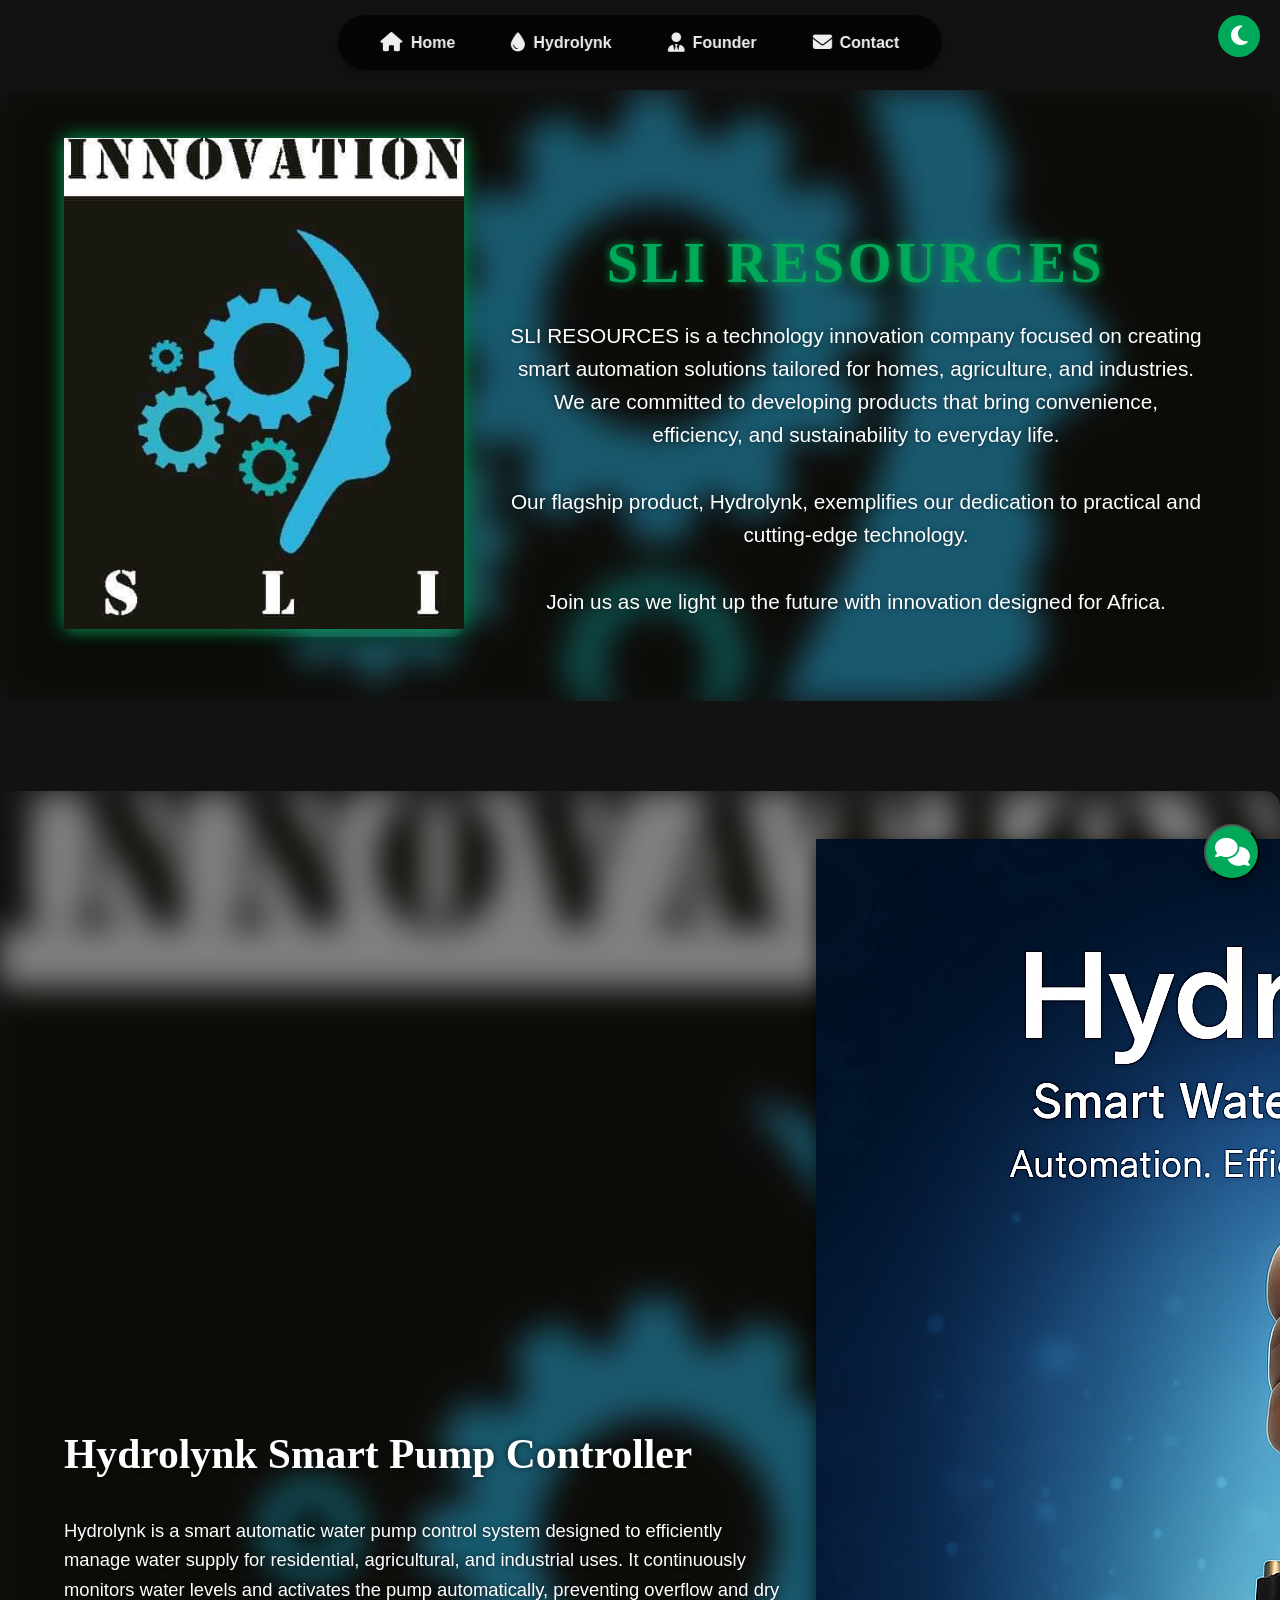
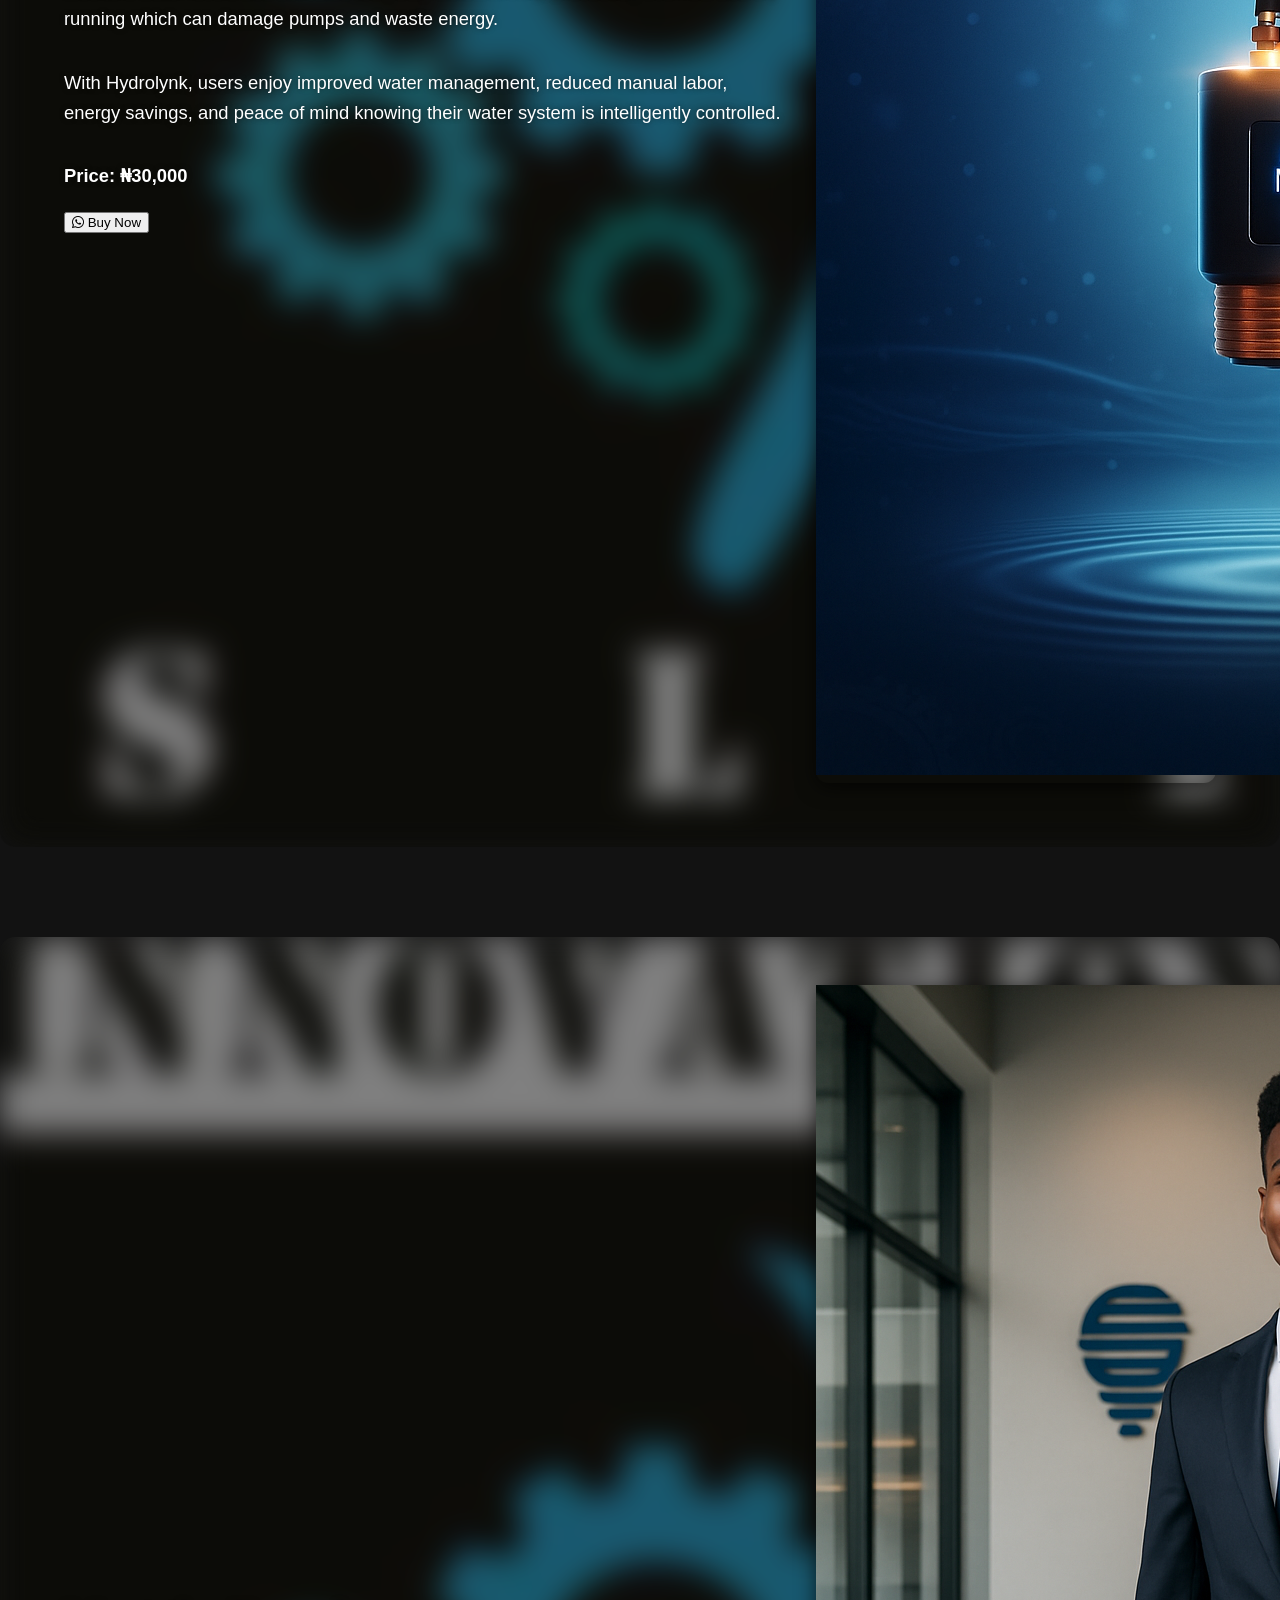
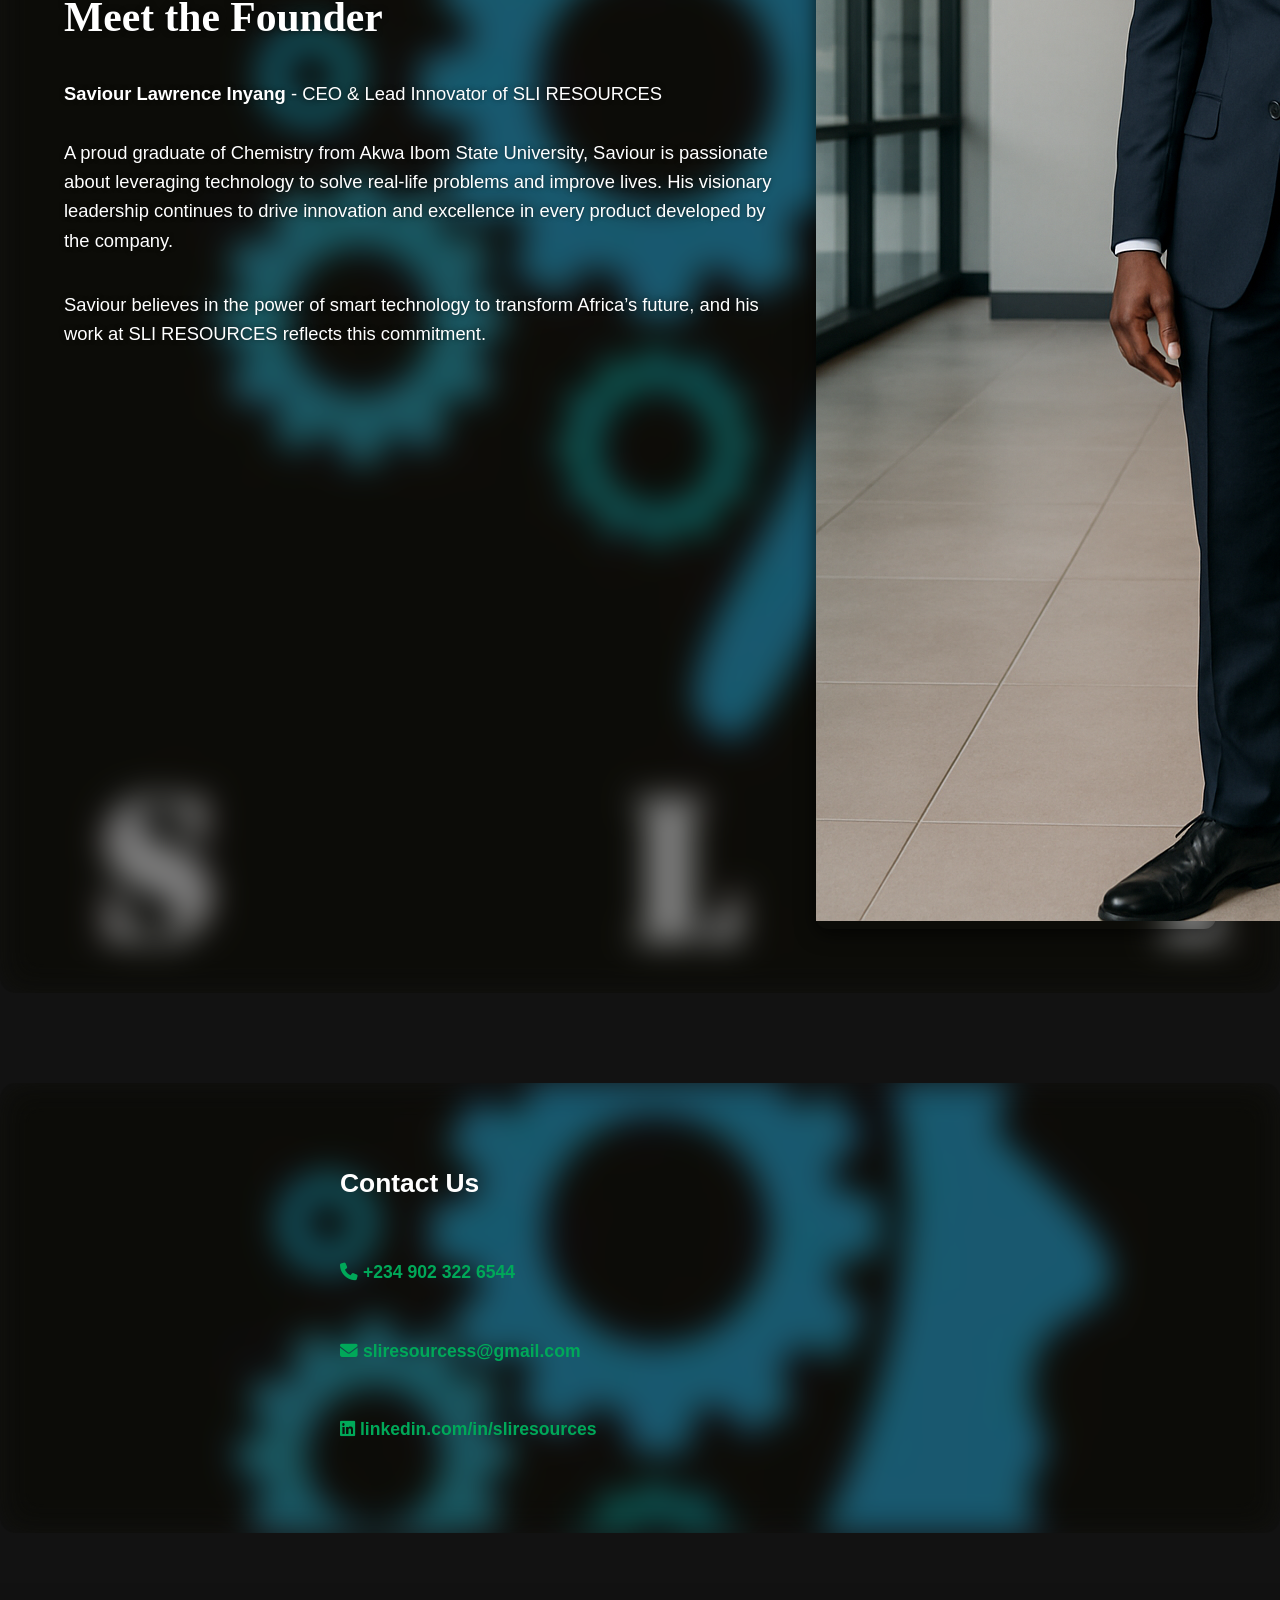
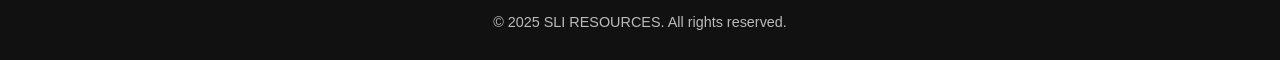
==== index.html @ bd96d29f "Update index.html" ====
<!DOCTYPE html>
<html lang="en">
<head>
<meta charset="UTF-8" />
<meta name="viewport" content="width=device-width, initial-scale=1" />
<title>SLI RESOURCES</title>
<link
  href="https://cdnjs.cloudflare.com/ajax/libs/font-awesome/6.5.0/css/all.min.css"
  rel="stylesheet"
/>
<style>
  /* Reset */
  * {
    box-sizing: border-box;
  }
  body {
    margin: 0;
    font-family: 'Segoe UI', Tahoma, Geneva, Verdana, sans-serif;
    background: #121212;
    color: #eee;
    overflow-x: hidden;
    transition: background-color 0.5s, color 0.5s;
  }
  body.light-mode {
    background: #fafafa;
    color: #222;
  }

  /* Floating Horizontal Menu */
  nav {
    position: fixed;
    top: 15px;
    left: 50%;
    transform: translateX(-50%);
    background: rgba(0,0,0,0.7);
    backdrop-filter: blur(10px);
    border-radius: 40px;
    padding: 8px 25px;
    display: flex;
    gap: 20px;
    z-index: 9999;
    box-shadow: 0 4px 12px rgba(0,0,0,0.3);
    transition: background 0.5s;
  }
  body.light-mode nav {
    background: rgba(255,255,255,0.9);
    box-shadow: 0 4px 15px rgba(0,0,0,0.15);
  }

  nav a {
    color: #eee;
    font-weight: 600;
    font-size: 1rem;
    text-decoration: none;
    display: flex;
    align-items: center;
    gap: 8px;
    padding: 10px 18px;
    border-radius: 30px;
    transition: background 0.3s, color 0.3s;
  }
  nav a i {
    font-size: 1.2rem;
  }
  nav a:hover,
  nav a:focus {
    background: #00a859;
    color: white;
  }
  body.light-mode nav a {
    color: #222;
  }
  body.light-mode nav a:hover,
  body.light-mode nav a:focus {
    background: #007d45;
    color: white;
  }

  /* Dark/Light mode toggle */
  .toggle-theme {
    position: fixed;
    top: 15px;
    right: 20px;
    background: #00a859;
    border: none;
    width: 42px;
    height: 42px;
    border-radius: 50%;
    cursor: pointer;
    color: white;
    font-size: 1.4rem;
    display: flex;
    align-items: center;
    justify-content: center;
    z-index: 10000;
    transition: background 0.3s;
  }
  .toggle-theme:hover {
    background: #007d45;
  }
  body.light-mode .toggle-theme {
    background: #555;
    color: #eee;
  }
  body.light-mode .toggle-theme:hover {
    background: #333;
  }

  /* Section base style */
  section {
    position: relative;
    min-height: 450px;
    padding: 3rem 5vw 4rem 5vw;
    display: flex;
    align-items: center;
    justify-content: center;
    overflow: hidden;
    color: white;
    margin-top: 90px; /* offset for fixed nav */
    border-radius: 15px;
    font-size: 1.1rem;
    line-height: 1.6;
    animation: fadeInUp 1s ease forwards;
  }
  body.light-mode section {
    color: #222;
  }

  /* Background image blur effect */
  section::before {
    content: "";
    position: absolute;
    top: 0; left: 0; right: 0; bottom: 0;
    background-repeat: no-repeat;
    background-position: center;
    background-size: cover;
    filter: blur(16px) brightness(0.5);
    z-index: 0;
    border-radius: 15px;
    transition: filter 0.5s;
  }
  body.light-mode section::before {
    filter: blur(16px) brightness(0.85);
  }

  /* Section content container */
  .content-wrapper {
    position: relative;
    z-index: 1;
    max-width: 1200px;
    width: 100%;
    display: flex;
    flex-wrap: wrap;
    gap: 2rem;
  }

  /* Text containers */
  .text-left, .text-right {
    flex: 1 1 400px;
    display: flex;
    flex-direction: column;
    justify-content: center;
  }
  .text-left h2, .text-right h2 {
    font-family: 'Georgia', serif;
    font-size: 2.6rem;
    margin-bottom: 0.6rem;
    text-shadow: 0 0 6px rgba(0,0,0,0.7);
  }
  body.light-mode .text-left h2,
  body.light-mode .text-right h2 {
    text-shadow: none;
  }
  .text-left p, .text-right p {
    font-family: 'Trebuchet MS', sans-serif;
    font-size: 1.15rem;
    margin-bottom: 1rem;
    text-shadow: 0 0 5px rgba(0,0,0,0.5);
  }
  body.light-mode .text-left p,
  body.light-mode .text-right p {
    text-shadow: none;
  }

  /* Images style */
  .side-image {
    flex: 1 1 380px;
    max-width: 380px;
    border-radius: 12px;
    box-shadow: 0 4px 20px rgba(0,0,0,0.7);
    transition: transform 0.3s ease;
    align-self: center;
  }
  .side-image:hover {
    transform: scale(1.05);
  }

  /* Specific backgrounds for each section */
  #home::before {
    background-image: url('sli-logo.png');
  }
  #hydrolynk::before {
    background-image: url('sli-logo.png');
  }
  #founder::before {
    background-image: url('sli-logo.png');
  }
  #contact::before {
    background-image: url('sli-logo.png');
  }

  /* Footer */
  footer {
    background: #111;
    color: #bbb;
    text-align: center;
    padding: 1rem 0;
    font-size: 0.9rem;
    margin-top: 50px;
  }
  body.light-mode footer {
    background: #eee;
    color: #444;
  }

  /* Chatbot */
  #chatbox {
    position: fixed;
    bottom: 80px;
    right: 20px;
    width: 320px;
    max-height: 420px;
    background: #fff;
    border: 2px solid #00a859;
    border-radius: 14px;
    display: none;
    flex-direction: column;
    box-shadow: 0 8px 20px rgba(0,0,0,0.3);
    z-index: 10001;
  }
  #chatbox-header {
    background: #00a859;
    color: #fff;
    padding: 12px 16px;
    border-radius: 12px 12px 0 0;
    font-weight: 700;
    font-size: 1.2rem;
  }
  #chatlog {
    flex: 1;
    overflow-y: auto;
    padding: 12px 16px;
    font-size: 14px;
    color: #222;
    background: #f7f7f7;
  }
  #userinput {
    border: none;
    border-top: 1px solid #ccc;
    padding: 12px 15px;
    font-size: 14px;
    outline: none;
  }

  /* Chat toggle button */
  .chat-toggle {
    position: fixed;
    bottom: 20px;
    right: 20px;
    background: #00a859;
    color: white;
    width: 56px;
    height: 56px;
    border-radius: 50%;
    font-size: 28px;
    cursor: pointer;
    display: flex;
    align-items: center;
    justify-content: center;
    box-shadow: 0 6px 14px rgba(0,0,0,0.3);
    z-index: 10000;
    transition: background 0.3s;
  }
  .chat-toggle:hover {
    background: #007d45;
  }

  /* Animations */
  @keyframes fadeInUp {
    0% {
      opacity: 0;
      transform: translateY(30px);
    }
    100% {
      opacity: 1;
      transform: translateY(0);
    }
  }

  /* Responsive */
  @media (max-width: 900px) {
    section {
      padding: 2rem 3vw 3rem 3vw;
    }
    .content-wrapper {
      flex-direction: column;
      align-items: center;
      gap: 1.8rem;
    }
    .text-left, .text-right, .side-image {
      max-width: 100%;
      flex: 1 1 100%;
    }
    nav {
      top: auto;
      bottom: 80px;
      left: 50%;
      transform: translateX(-50%);
      padding: 8px 15px;
      gap: 12px;
      border-radius: 25px;
    }
  }

  /* Links in contact */
  #contact a {
    color: #00a859;
    font-weight: 600;
    text-decoration: none;
  }
  body.light-mode #contact a {
    color: #007d45;
  }
  #contact a:hover {
    text-decoration: underline;
  }
</style>
</head>
<body>

  <!-- Dark/Light mode toggle -->
  <button aria-label="Toggle Dark/Light Mode" class="toggle-theme" onclick="toggleTheme()">
    <i class="fas fa-moon"></i>
  </button>

  <!-- Floating horizontal menu -->
  <nav aria-label="Primary">
    <a href="#home"><i class="fas fa-home"></i> Home</a>
    <a href="#hydrolynk"><i class="fas fa-tint"></i> Hydrolynk</a>
    <a href="#founder"><i class="fas fa-user-tie"></i> Founder</a>
    <a href="#contact"><i class="fas fa-envelope"></i> Contact</a>
  </nav>

  <!-- Home / Landing Section -->
  <section id="home" aria-label="About SLI RESOURCES">
    <div class="content-wrapper">
      <div class="side-image" style="flex-basis:100%; max-width:400px; margin: 0 auto;">
        <img src="sli-logo.png" alt="SLI RESOURCES Logo" style="width:100%; filter: drop-shadow(0 0 10px #00a859);" />
      </div>
      <div class="text-left" style="text-align:center; margin-top:1rem;">
        <h2 style="font-family: 'Georgia', serif; font-size: 3.5rem; letter-spacing: 4px; color: #00a859; text-shadow: 0 0 10px #00a859;">
          SLI RESOURCES
        </h2>
        <p style="font-family: 'Trebuchet MS', sans-serif; font-size: 1.3rem; max-width: 700px; margin: 0 auto; line-height: 1.6;">
          SLI RESOURCES is a technology innovation company focused on creating smart automation solutions tailored for homes, agriculture, and industries. We are committed to developing products that bring convenience, efficiency, and sustainability to everyday life.<br><br>
          Our flagship product, Hydrolynk, exemplifies our dedication to practical and cutting-edge technology.<br><br>
          Join us as we light up the future with innovation designed for Africa.
        </p>
      </div>
    </div>
  </section>

  <!-- Hydrolynk Product Section -->
  <section id="hydrolynk" aria-label="Hydrolynk Product">
    <div class="content-wrapper" style="justify-content: space-between;">
      <div class="text-left" style="flex-basis: 50%;">
        <h2>Hydrolynk Smart Pump Controller</h2>
        <p>
          Hydrolynk is a smart automatic water pump control system designed to efficiently manage water supply for residential, agricultural, and industrial uses. 
          It continuously monitors water levels and activates the pump automatically, preventing overflow and dry running which can damage pumps and waste energy.
        </p>
        <p>
          With Hydrolynk, users enjoy improved water management, reduced manual labor, energy savings, and peace of mind knowing their water system is intelligently controlled.
        </p>
        <p><strong>Price: ₦30,000</strong></p>
        <a href="https://wa.me/2349023226544?text=I%20want%20to%20buy%20Hydrolynk" target="_blank" rel="noopener" aria-label="Buy Hydrolynk on WhatsApp">
          <button class="buy-button"><i class="fab fa-whatsapp"></i> Buy Now</button>
        </a>
      </div>
      <div class="side-image" style="flex-basis: 45%; max-width: 400px;">
        <img src="hydrolynk.png" alt="Hydrolynk Smart Pump Controller" />
      </div>
    </div>
  </section>

  <!-- Founder Section -->
  <section id="founder" aria-label="Founder Saviour Lawrence Inyang">
    <div class="content-wrapper" style="justify-content: space-between;">
      <div class="text-left" style="flex-basis: 50%;">
        <h2>Meet the Founder</h2>
        <p>
          <strong>Saviour Lawrence Inyang</strong> - CEO & Lead Innovator of SLI RESOURCES<br><br>
          A proud graduate of Chemistry from Akwa Ibom State University, Saviour is passionate about leveraging technology to solve real-life problems and improve lives. 
          His visionary leadership continues to drive innovation and excellence in every product developed by the company.
        </p>
        <p>
          Saviour believes in the power of smart technology to transform Africa’s future, and his work at SLI RESOURCES reflects this commitment.
        </p>
      </div>
      <div class="side-image" style="flex-basis: 45%; max-width: 400px;">
        <img src="founder.png" alt="Saviour Lawrence Inyang, Founder" />
      </div>
    </div>
  </section>

  <!-- Contact Section -->
  <section id="contact" aria-label="Contact Information">
    <div class="content-wrapper" style="flex-direction: column; gap: 15px; max-width: 600px; margin: 0 auto;">
      <h2>Contact Us</h2>
      <p><i class="fas fa-phone" style="color:#00a859;"></i> <a href="tel:+2349023226544" aria-label="Call SLI Resources">+234 902 322 6544</a></p>
      <p><i class="fas fa-envelope" style="color:#00a859;"></i> <a href="mailto:sliresourcess@gmail.com" aria-label="Email SLI Resources">sliresourcess@gmail.com</a></p>
      <p><i class="fab fa-linkedin" style="color:#00a859;"></i> <a href="https://www.linkedin.com/in/sliresources" target="_blank" rel="noopener" aria-label="LinkedIn SLI Resources">linkedin.com/in/sliresources</a></p>
    </div>
  </section>

  <footer>
    <p>© 2025 SLI RESOURCES. All rights reserved.</p>
  </footer>

  <!-- ChatGPT Chatbot (FANNYREX) -->
  <div id="chatbox" role="region" aria-live="polite" aria-label="FANNYREX chat assistant">
    <div id="chatbox-header" aria-live="assertive">FANNYREX 💬</div>
    <div id="chatlog"></div>
    <input
      id="userinput"
      type="text"
      placeholder="Ask FANNYREX..."
      aria-label="Type your message to FANNYREX"
      autocomplete="off"
    />
  </div>
  <button class="chat-toggle" aria-label="Open Chat with FANNYREX" onclick="toggleChat()">
    <i class="fas fa-comments"></i>
  </button>

  <script>
    // Toggle Dark/Light Mode
    function toggleTheme() {
      document.body.classList.toggle('light-mode');
      const btn = document.querySelector('.toggle-theme i');
      if(document.body.classList.contains('light-mode')) {
        btn.classList.remove('fa-moon');
        btn.classList.add('fa-sun');
      } else {
        btn.classList.remove('fa-sun');
        btn.classList.add('fa-moon');
      }
    }

    // Toggle Chatbox
    function toggleChat() {
      const chatbox = document.getElement
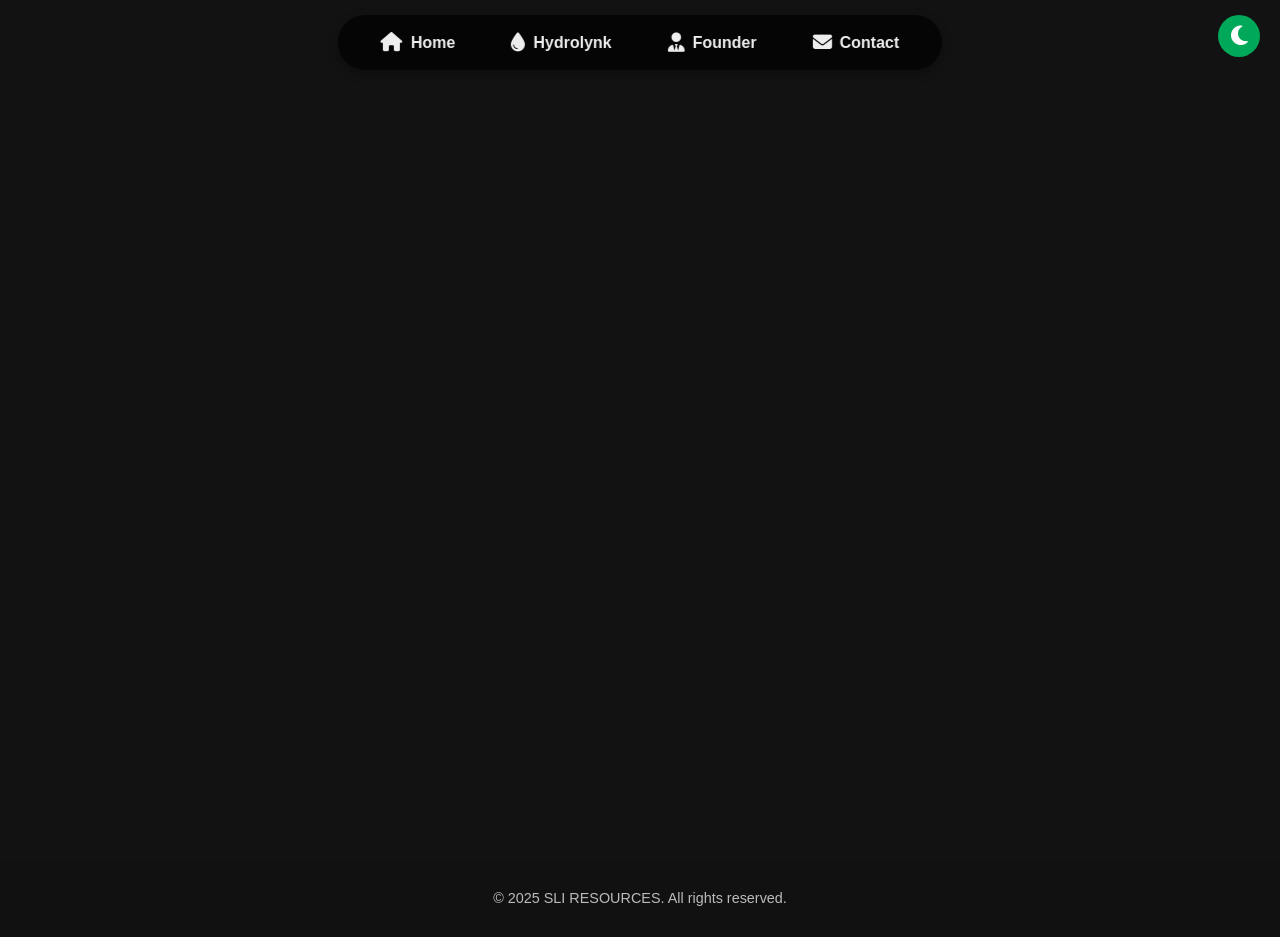
==== commit a4e82281: "Update index.html" ====
--- a/index.html
+++ b/index.html
@@ -9,7 +9,7 @@
   rel="stylesheet"
 />
 <style>
-  /* Reset */
+  /* Reset and base */
   * {
     box-sizing: border-box;
   }
@@ -46,7 +46,6 @@
     background: rgba(255,255,255,0.9);
     box-shadow: 0 4px 15px rgba(0,0,0,0.15);
   }
-
   nav a {
     color: #eee;
     font-weight: 600;
@@ -58,6 +57,7 @@
     padding: 10px 18px;
     border-radius: 30px;
     transition: background 0.3s, color 0.3s;
+    cursor: pointer;
   }
   nav a i {
     font-size: 1.2rem;
@@ -106,44 +106,74 @@
     background: #333;
   }
 
-  /* Section base style */
+  /* Sections container to hold all sections horizontally */
+  #sections-container {
+    display: flex;
+    overflow-x: auto;
+    scroll-behavior: smooth;
+    padding-top: 100px; /* leave space for nav */
+    gap: 2rem;
+    max-width: 100vw;
+    height: 90vh;
+  }
+
+  /* Hide scrollbar */
+  #sections-container::-webkit-scrollbar {
+    display: none;
+  }
+  #sections-container {
+    -ms-overflow-style: none;
+    scrollbar-width: none;
+  }
+
+  /* Each section: full width in horizontal scroll */
   section {
+    flex: 0 0 100vw;
+    max-width: 100vw;
     position: relative;
-    min-height: 450px;
     padding: 3rem 5vw 4rem 5vw;
     display: flex;
     align-items: center;
     justify-content: center;
     overflow: hidden;
     color: white;
-    margin-top: 90px; /* offset for fixed nav */
     border-radius: 15px;
     font-size: 1.1rem;
     line-height: 1.6;
-    animation: fadeInUp 1s ease forwards;
+    transition: background-color 0.5s, color 0.5s;
+    opacity: 0;
+    transform: translateY(40px);
+    animation-fill-mode: forwards;
   }
   body.light-mode section {
     color: #222;
   }
-
-  /* Background image blur effect */
+  section.visible {
+    animation: fadeInUp 1s ease forwards;
+  }
+
+  /* Background blur with max size SLI logo */
   section::before {
     content: "";
     position: absolute;
-    top: 0; left: 0; right: 0; bottom: 0;
+    top: 50%;
+    left: 50%;
+    width: 150vw;
+    height: 150vh;
     background-repeat: no-repeat;
     background-position: center;
-    background-size: cover;
-    filter: blur(16px) brightness(0.5);
+    background-size: contain;
+    filter: blur(16px) brightness(0.4);
     z-index: 0;
     border-radius: 15px;
+    transform: translate(-50%, -50%);
     transition: filter 0.5s;
   }
   body.light-mode section::before {
-    filter: blur(16px) brightness(0.85);
-  }
-
-  /* Section content container */
+    filter: blur(16px) brightness(0.75);
+  }
+
+  /* Section content wrapper */
   .content-wrapper {
     position: relative;
     z-index: 1;
@@ -195,16 +225,10 @@
     transform: scale(1.05);
   }
 
-  /* Specific backgrounds for each section */
-  #home::before {
-    background-image: url('sli-logo.png');
-  }
-  #hydrolynk::before {
-    background-image: url('sli-logo.png');
-  }
-  #founder::before {
-    background-image: url('sli-logo.png');
-  }
+  /* Specific background images: all use SLI logo png */
+  #home::before,
+  #hydrolynk::before,
+  #founder::before,
   #contact::before {
     background-image: url('sli-logo.png');
   }
@@ -289,7 +313,7 @@
   @keyframes fadeInUp {
     0% {
       opacity: 0;
-      transform: translateY(30px);
+      transform: translateY(40px);
     }
     100% {
       opacity: 1;
@@ -299,17 +323,17 @@
 
   /* Responsive */
   @media (max-width: 900px) {
+    #sections-container {
+      height: auto;
+      flex-direction: column;
+      padding-top: 80px;
+    }
     section {
-      padding: 2rem 3vw 3rem 3vw;
-    }
-    .content-wrapper {
-      flex-direction: column;
-      align-items: center;
-      gap: 1.8rem;
-    }
-    .text-left, .text-right, .side-image {
+      flex: none;
       max-width: 100%;
-      flex: 1 1 100%;
+      margin-bottom: 3rem;
+      opacity: 1 !important;
+      transform: none !important;
     }
     nav {
       top: auto;
@@ -320,9 +344,21 @@
       gap: 12px;
       border-radius: 25px;
     }
-  }
-
-  /* Links in contact */
+    .content-wrapper {
+      flex-direction: column;
+      gap: 1.5rem;
+    }
+    .text-left, .text-right, .side-image {
+      max-width: 100%;
+      flex: none;
+      text-align: center;
+    }
+    .side-image {
+      margin: 0 auto;
+    }
+  }
+
+  /* Contact links */
   #contact a {
     color: #00a859;
     font-weight: 600;
@@ -334,6 +370,7 @@
   #contact a:hover {
     text-decoration: underline;
   }
+
 </style>
 </head>
 <body>
@@ -344,84 +381,91 @@
   </button>
 
   <!-- Floating horizontal menu -->
-  <nav aria-label="Primary">
-    <a href="#home"><i class="fas fa-home"></i> Home</a>
-    <a href="#hydrolynk"><i class="fas fa-tint"></i> Hydrolynk</a>
-    <a href="#founder"><i class="fas fa-user-tie"></i> Founder</a>
-    <a href="#contact"><i class="fas fa-envelope"></i> Contact</a>
+  <nav aria-label="Primary Navigation">
+    <a href="#" data-section="home"><i class="fas fa-home"></i> Home</a>
+    <a href="#" data-section="hydrolynk"><i class="fas fa-tint"></i> Hydrolynk</a>
+    <a href="#" data-section="founder"><i class="fas fa-user-tie"></i> Founder</a>
+    <a href="#" data-section="contact"><i class="fas fa-envelope"></i> Contact</a>
   </nav>
 
-  <!-- Home / Landing Section -->
-  <section id="home" aria-label="About SLI RESOURCES">
-    <div class="content-wrapper">
-      <div class="side-image" style="flex-basis:100%; max-width:400px; margin: 0 auto;">
-        <img src="sli-logo.png" alt="SLI RESOURCES Logo" style="width:100%; filter: drop-shadow(0 0 10px #00a859);" />
+  <!-- Sections container - horizontally scrollable and click to view -->
+  <div id="sections-container" role="main" aria-live="polite">
+    
+    <!-- Home Section -->
+    <section id="home" aria-label="About SLI RESOURCES">
+      <div class="content-wrapper">
+        <div class="side-image" style="flex-basis:100%; max-width:400px; margin: 0 auto;">
+          <img src="sli-logo.png" alt="SLI RESOURCES Logo" style="width:100%; filter: drop-shadow(0 0 12px #00a859);" />
+        </div>
+        <div class="text-left" style="text-align:center; margin-top:1rem;">
+          <h2 style="font-family: 'Georgia', serif; font-size: 3.5rem; letter-spacing: 4px; color: #00a859; text-shadow: 0 0 12px #00a859;">
+            SLI RESOURCES
+          </h2>
+          <p style="font-family: 'Trebuchet MS', sans-serif; font-size: 1.3rem; max-width: 700px; margin: 0 auto; line-height: 1.6;">
+            SLI RESOURCES is a pioneering technology innovation company focused on developing smart automation solutions tailored for homes, agriculture, and industries. 
+            We pride ourselves on creating products that combine convenience, efficiency, and sustainability.<br><br>
+            Our mission is to improve everyday life through practical, cutting-edge technology designed for Africa’s unique needs. Our flagship product, Hydrolynk, demonstrates our commitment to quality and innovation.<br><br>
+            Join us as we light up the future with solutions that matter.
+          </p>
+        </div>
       </div>
-      <div class="text-left" style="text-align:center; margin-top:1rem;">
-        <h2 style="font-family: 'Georgia', serif; font-size: 3.5rem; letter-spacing: 4px; color: #00a859; text-shadow: 0 0 10px #00a859;">
-          SLI RESOURCES
-        </h2>
-        <p style="font-family: 'Trebuchet MS', sans-serif; font-size: 1.3rem; max-width: 700px; margin: 0 auto; line-height: 1.6;">
-          SLI RESOURCES is a technology innovation company focused on creating smart automation solutions tailored for homes, agriculture, and industries. We are committed to developing products that bring convenience, efficiency, and sustainability to everyday life.<br><br>
-          Our flagship product, Hydrolynk, exemplifies our dedication to practical and cutting-edge technology.<br><br>
-          Join us as we light up the future with innovation designed for Africa.
-        </p>
+    </section>
+
+    <!-- Hydrolynk Product Section -->
+    <section id="hydrolynk" aria-label="Hydrolynk Product">
+      <div class="content-wrapper" style="justify-content: space-between;">
+        <div class="text-left" style="flex-basis: 50%;">
+          <h2>Hydrolynk Smart Pump Controller</h2>
+          <p>
+            Hydrolynk is an intelligent automatic water pump control system designed to provide efficient water management for homes, farms, and industries. 
+            It monitors water levels in tanks and reservoirs and automatically controls the pump to prevent dry running and overflow, extending pump life and conserving energy.
+          </p>
+          <p>
+            Featuring an intuitive design, Hydrolynk ensures reliable water supply with minimal manual intervention, reducing labor and providing peace of mind.
+          </p>
+          <p><strong>Price: ₦30,000</strong></p>
+          <a href="https://wa.me/2349023226544?text=I%20want%20to%20buy%20Hydrolynk" target="_blank" rel="noopener" aria-label="Buy Hydrolynk on WhatsApp">
+            <button class="buy-button" style="background:#25D366; color:#fff; font-weight:700; padding: 10px 20px; border:none; border-radius:6px; cursor:pointer;">
+              <i class="fab fa-whatsapp"></i> Buy Now
+            </button>
+          </a>
+        </div>
+        <div class="side-image" style="flex-basis: 45%; max-width: 400px;">
+          <img src="hydrolynk.png" alt="Hydrolynk Smart Pump Controller" />
+        </div>
       </div>
-    </div>
-  </section>
-
-  <!-- Hydrolynk Product Section -->
-  <section id="hydrolynk" aria-label="Hydrolynk Product">
-    <div class="content-wrapper" style="justify-content: space-between;">
-      <div class="text-left" style="flex-basis: 50%;">
-        <h2>Hydrolynk Smart Pump Controller</h2>
-        <p>
-          Hydrolynk is a smart automatic water pump control system designed to efficiently manage water supply for residential, agricultural, and industrial uses. 
-          It continuously monitors water levels and activates the pump automatically, preventing overflow and dry running which can damage pumps and waste energy.
-        </p>
-        <p>
-          With Hydrolynk, users enjoy improved water management, reduced manual labor, energy savings, and peace of mind knowing their water system is intelligently controlled.
-        </p>
-        <p><strong>Price: ₦30,000</strong></p>
-        <a href="https://wa.me/2349023226544?text=I%20want%20to%20buy%20Hydrolynk" target="_blank" rel="noopener" aria-label="Buy Hydrolynk on WhatsApp">
-          <button class="buy-button"><i class="fab fa-whatsapp"></i> Buy Now</button>
-        </a>
+    </section>
+
+    <!-- Founder Section -->
+    <section id="founder" aria-label="Founder Saviour Lawrence Inyang">
+      <div class="content-wrapper" style="justify-content: space-between;">
+        <div class="text-left" style="flex-basis: 50%;">
+          <h2>Meet the Founder</h2>
+          <p>
+            <strong>Saviour Lawrence Inyang</strong> – CEO & Lead Innovator at SLI RESOURCES<br><br>
+            A graduate of Chemistry from Akwa Ibom State University, Saviour is passionate about leveraging technology to solve real-life challenges and improve the quality of life.
+          </p>
+          <p>
+            Under his visionary leadership, SLI RESOURCES continues to develop impactful innovations such as Hydrolynk and other smart devices tailored for the African market.
+          </p>
+        </div>
+        <div class="side-image" style="flex-basis: 45%; max-width: 400px;">
+          <img src="founder.png" alt="Saviour Lawrence Inyang, Founder" />
+        </div>
       </div>
-      <div class="side-image" style="flex-basis: 45%; max-width: 400px;">
-        <img src="hydrolynk.png" alt="Hydrolynk Smart Pump Controller" />
+    </section>
+
+    <!-- Contact Section -->
+    <section id="contact" aria-label="Contact Information">
+      <div class="content-wrapper" style="flex-direction: column; gap: 15px; max-width: 600px; margin: 0 auto;">
+        <h2>Contact Us</h2>
+        <p><i class="fas fa-phone" style="color:#00a859;"></i> <a href="tel:+2349023226544" aria-label="Call SLI Resources">+234 902 322 6544</a></p>
+        <p><i class="fas fa-envelope" style="color:#00a859;"></i> <a href="mailto:sliresourcess@gmail.com" aria-label="Email SLI Resources">sliresourcess@gmail.com</a></p>
+        <p><i class="fab fa-linkedin" style="color:#00a859;"></i> <a href="https://www.linkedin.com/in/sliresources" target="_blank" rel="noopener" aria-label="LinkedIn SLI Resources">linkedin.com/in/sliresources</a></p>
       </div>
-    </div>
-  </section>
-
-  <!-- Founder Section -->
-  <section id="founder" aria-label="Founder Saviour Lawrence Inyang">
-    <div class="content-wrapper" style="justify-content: space-between;">
-      <div class="text-left" style="flex-basis: 50%;">
-        <h2>Meet the Founder</h2>
-        <p>
-          <strong>Saviour Lawrence Inyang</strong> - CEO & Lead Innovator of SLI RESOURCES<br><br>
-          A proud graduate of Chemistry from Akwa Ibom State University, Saviour is passionate about leveraging technology to solve real-life problems and improve lives. 
-          His visionary leadership continues to drive innovation and excellence in every product developed by the company.
-        </p>
-        <p>
-          Saviour believes in the power of smart technology to transform Africa’s future, and his work at SLI RESOURCES reflects this commitment.
-        </p>
-      </div>
-      <div class="side-image" style="flex-basis: 45%; max-width: 400px;">
-        <img src="founder.png" alt="Saviour Lawrence Inyang, Founder" />
-      </div>
-    </div>
-  </section>
-
-  <!-- Contact Section -->
-  <section id="contact" aria-label="Contact Information">
-    <div class="content-wrapper" style="flex-direction: column; gap: 15px; max-width: 600px; margin: 0 auto;">
-      <h2>Contact Us</h2>
-      <p><i class="fas fa-phone" style="color:#00a859;"></i> <a href="tel:+2349023226544" aria-label="Call SLI Resources">+234 902 322 6544</a></p>
-      <p><i class="fas fa-envelope" style="color:#00a859;"></i> <a href="mailto:sliresourcess@gmail.com" aria-label="Email SLI Resources">sliresourcess@gmail.com</a></p>
-      <p><i class="fab fa-linkedin" style="color:#00a859;"></i> <a href="https://www.linkedin.com/in/sliresources" target="_blank" rel="noopener" aria-label="LinkedIn SLI Resources">linkedin.com/in/sliresources</a></p>
-    </div>
-  </section>
+    </section>
+
+  </div>
 
   <footer>
     <p>© 2025 SLI RESOURCES. All rights reserved.</p>
@@ -429,34 +473,14 @@
 
   <!-- ChatGPT Chatbot (FANNYREX) -->
   <div id="chatbox" role="region" aria-live="polite" aria-label="FANNYREX chat assistant">
-    <div id="chatbox-header" aria-live="assertive">FANNYREX 💬</div>
-    <div id="chatlog"></div>
+    <div id="chatbox-header" aria-live="assertive" style="background:#00a859; color:#fff; padding:10px 15px; font-weight:bold; border-radius: 12px 12px 0 0;">
+      FANNYREX 💬
+    </div>
+    <div id="chatlog" style="flex:1; overflow-y:auto; padding:12px 15px; background:#f7f7f7; color:#222; font-size:14px; max-height:300px;"></div>
     <input
       id="userinput"
       type="text"
       placeholder="Ask FANNYREX..."
       aria-label="Type your message to FANNYREX"
       autocomplete="off"
-    />
-  </div>
-  <button class="chat-toggle" aria-label="Open Chat with FANNYREX" onclick="toggleChat()">
-    <i class="fas fa-comments"></i>
-  </button>
-
-  <script>
-    // Toggle Dark/Light Mode
-    function toggleTheme() {
-      document.body.classList.toggle('light-mode');
-      const btn = document.querySelector('.toggle-theme i');
-      if(document.body.classList.contains('light-mode')) {
-        btn.classList.remove('fa-moon');
-        btn.classList.add('fa-sun');
-      } else {
-        btn.classList.remove('fa-sun');
-        btn.classList.add('fa-moon');
-      }
-    }
-
-    // Toggle Chatbox
-    function toggleChat() {
-      const chatbox = document.getElement
+      style
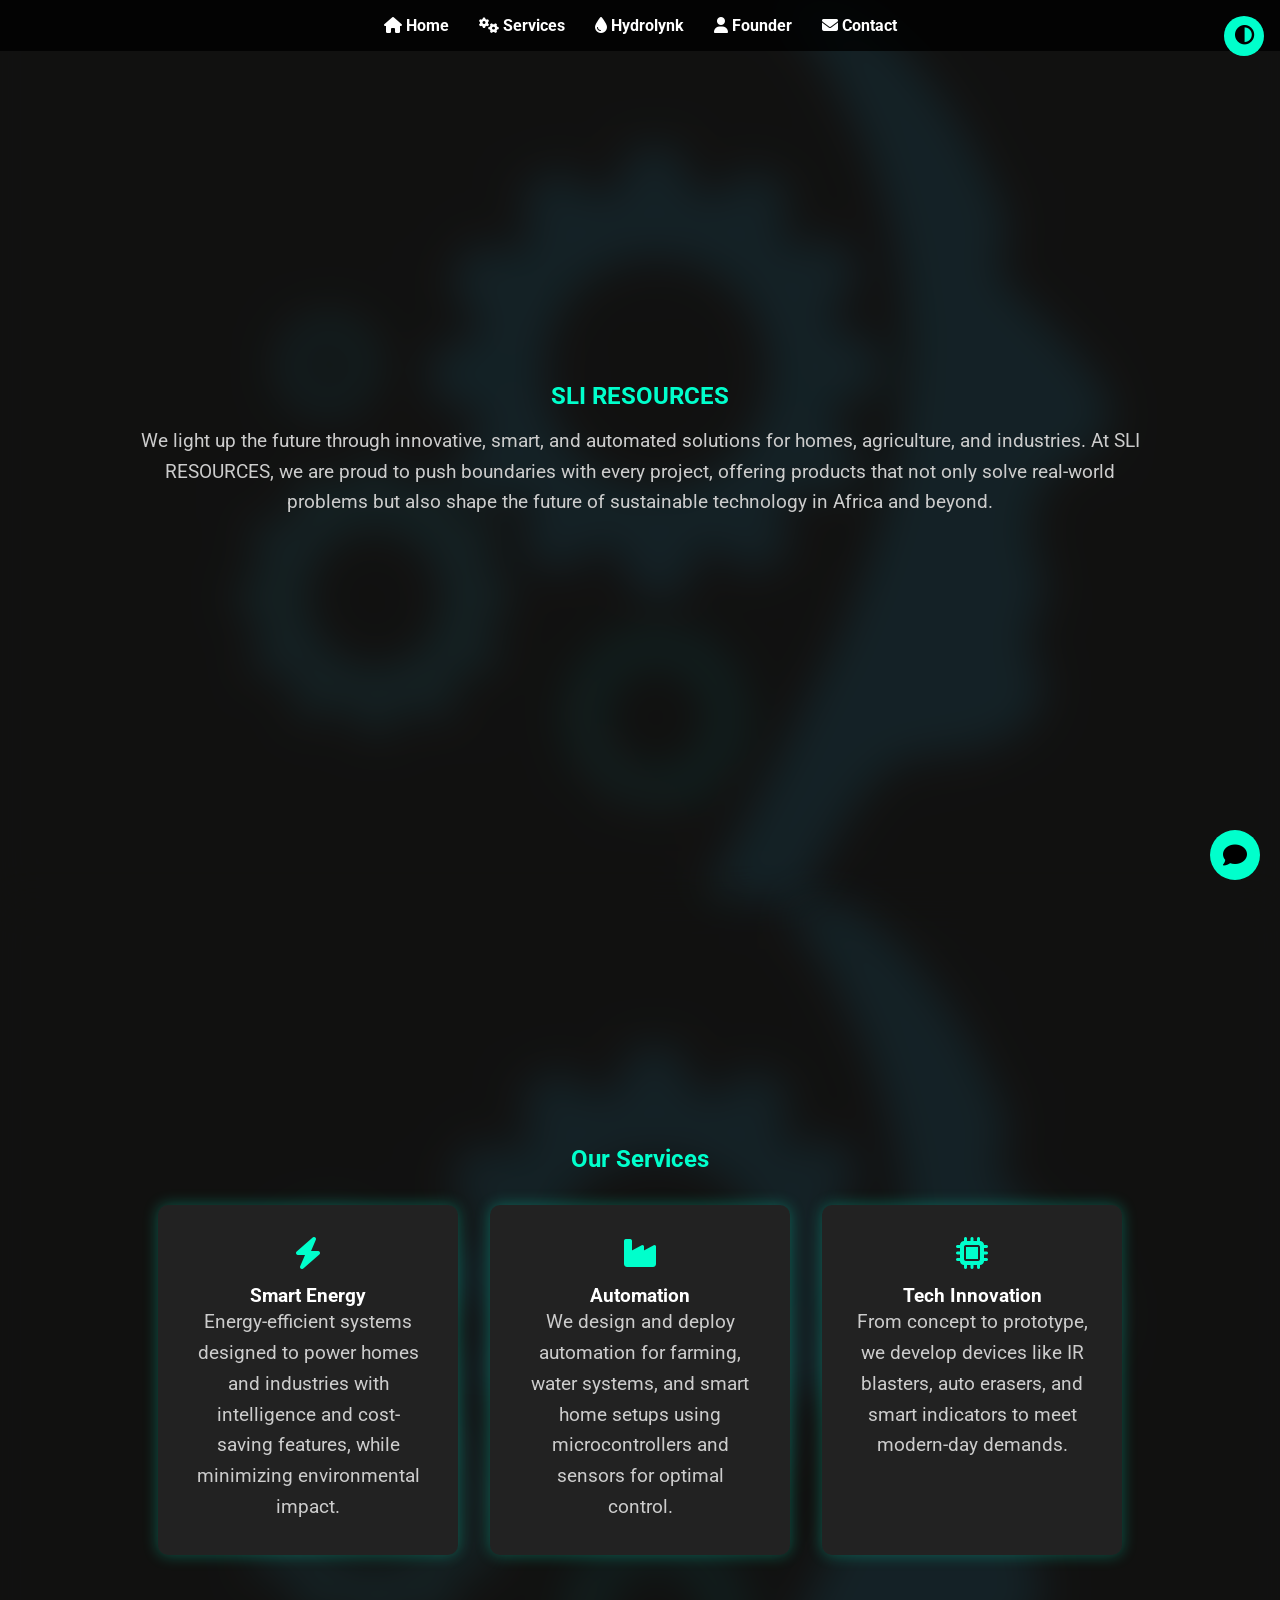
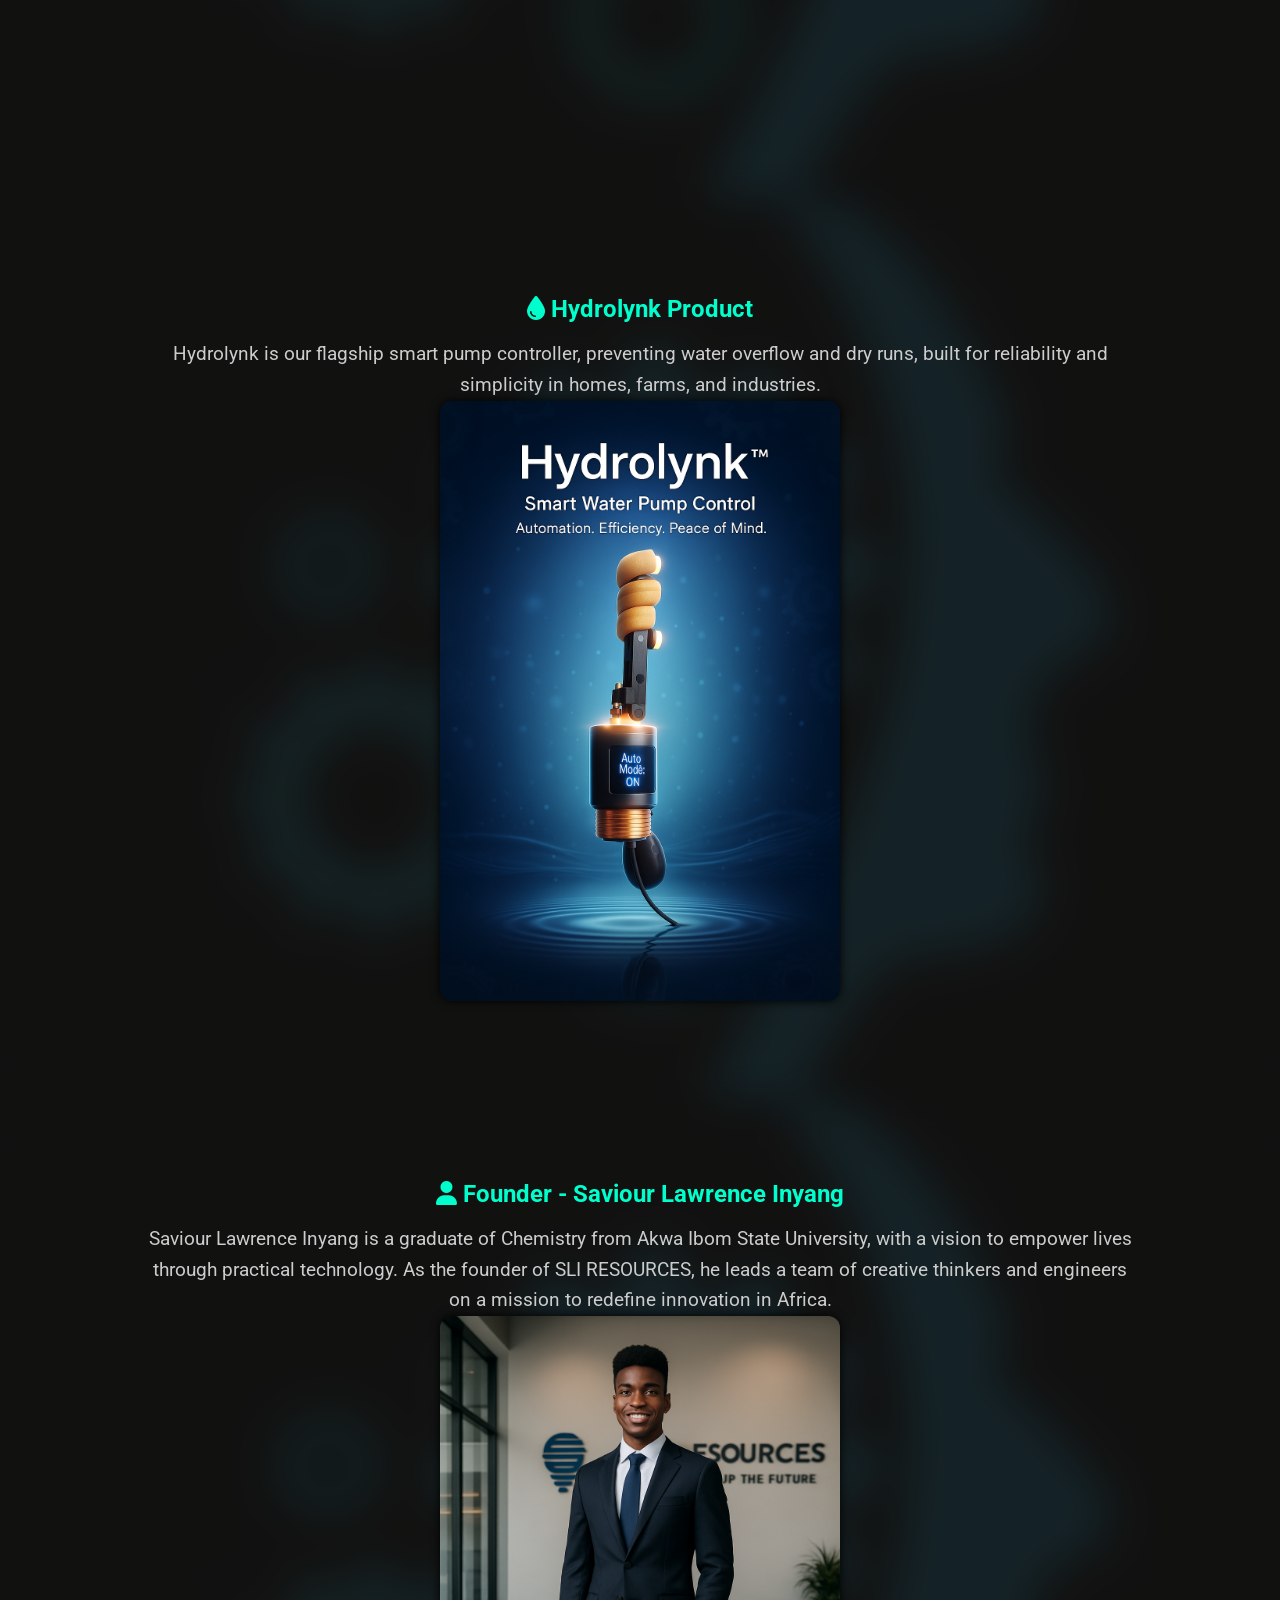
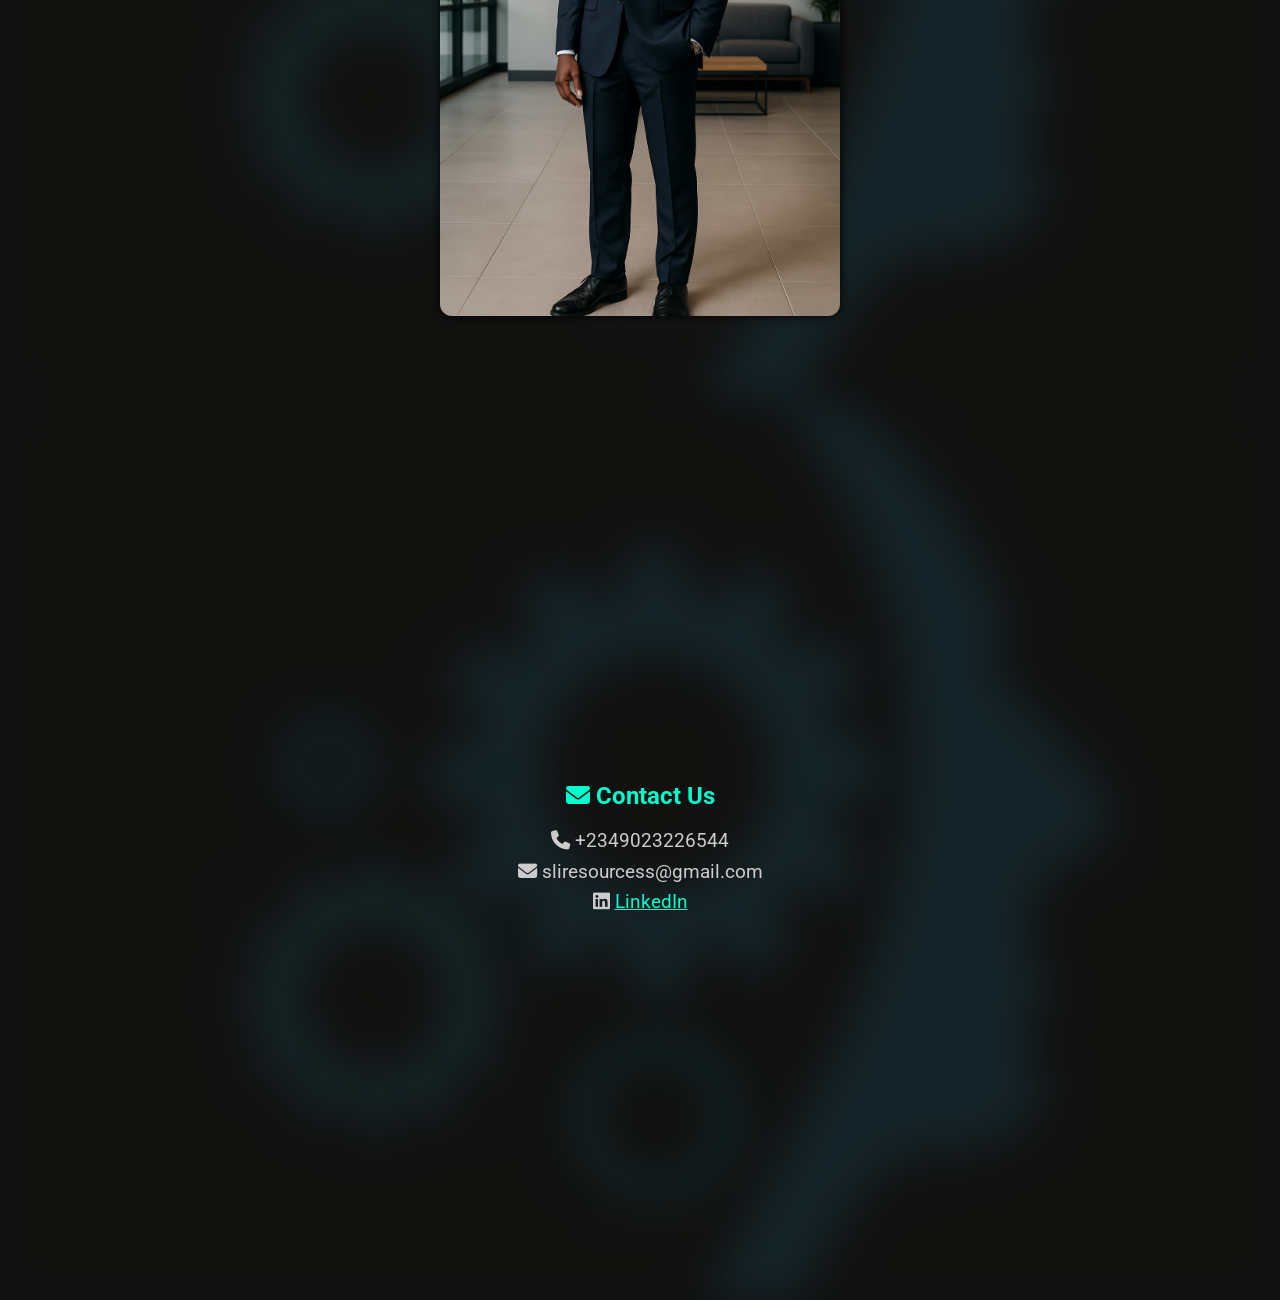
==== commit 6b762389: "Update index.html" ====
--- a/index.html
+++ b/index.html
@@ -1,486 +1,234 @@
 <!DOCTYPE html>
 <html lang="en">
 <head>
-<meta charset="UTF-8" />
-<meta name="viewport" content="width=device-width, initial-scale=1" />
-<title>SLI RESOURCES</title>
-<link
-  href="https://cdnjs.cloudflare.com/ajax/libs/font-awesome/6.5.0/css/all.min.css"
-  rel="stylesheet"
-/>
-<style>
-  /* Reset and base */
-  * {
-    box-sizing: border-box;
-  }
-  body {
-    margin: 0;
-    font-family: 'Segoe UI', Tahoma, Geneva, Verdana, sans-serif;
-    background: #121212;
-    color: #eee;
-    overflow-x: hidden;
-    transition: background-color 0.5s, color 0.5s;
-  }
-  body.light-mode {
-    background: #fafafa;
-    color: #222;
-  }
-
-  /* Floating Horizontal Menu */
-  nav {
-    position: fixed;
-    top: 15px;
-    left: 50%;
-    transform: translateX(-50%);
-    background: rgba(0,0,0,0.7);
-    backdrop-filter: blur(10px);
-    border-radius: 40px;
-    padding: 8px 25px;
-    display: flex;
-    gap: 20px;
-    z-index: 9999;
-    box-shadow: 0 4px 12px rgba(0,0,0,0.3);
-    transition: background 0.5s;
-  }
-  body.light-mode nav {
-    background: rgba(255,255,255,0.9);
-    box-shadow: 0 4px 15px rgba(0,0,0,0.15);
-  }
-  nav a {
-    color: #eee;
-    font-weight: 600;
-    font-size: 1rem;
-    text-decoration: none;
-    display: flex;
-    align-items: center;
-    gap: 8px;
-    padding: 10px 18px;
-    border-radius: 30px;
-    transition: background 0.3s, color 0.3s;
-    cursor: pointer;
-  }
-  nav a i {
-    font-size: 1.2rem;
-  }
-  nav a:hover,
-  nav a:focus {
-    background: #00a859;
-    color: white;
-  }
-  body.light-mode nav a {
-    color: #222;
-  }
-  body.light-mode nav a:hover,
-  body.light-mode nav a:focus {
-    background: #007d45;
-    color: white;
-  }
-
-  /* Dark/Light mode toggle */
-  .toggle-theme {
-    position: fixed;
-    top: 15px;
-    right: 20px;
-    background: #00a859;
-    border: none;
-    width: 42px;
-    height: 42px;
-    border-radius: 50%;
-    cursor: pointer;
-    color: white;
-    font-size: 1.4rem;
-    display: flex;
-    align-items: center;
-    justify-content: center;
-    z-index: 10000;
-    transition: background 0.3s;
-  }
-  .toggle-theme:hover {
-    background: #007d45;
-  }
-  body.light-mode .toggle-theme {
-    background: #555;
-    color: #eee;
-  }
-  body.light-mode .toggle-theme:hover {
-    background: #333;
-  }
-
-  /* Sections container to hold all sections horizontally */
-  #sections-container {
-    display: flex;
-    overflow-x: auto;
-    scroll-behavior: smooth;
-    padding-top: 100px; /* leave space for nav */
-    gap: 2rem;
-    max-width: 100vw;
-    height: 90vh;
-  }
-
-  /* Hide scrollbar */
-  #sections-container::-webkit-scrollbar {
-    display: none;
-  }
-  #sections-container {
-    -ms-overflow-style: none;
-    scrollbar-width: none;
-  }
-
-  /* Each section: full width in horizontal scroll */
-  section {
-    flex: 0 0 100vw;
-    max-width: 100vw;
-    position: relative;
-    padding: 3rem 5vw 4rem 5vw;
-    display: flex;
-    align-items: center;
-    justify-content: center;
-    overflow: hidden;
-    color: white;
-    border-radius: 15px;
-    font-size: 1.1rem;
-    line-height: 1.6;
-    transition: background-color 0.5s, color 0.5s;
-    opacity: 0;
-    transform: translateY(40px);
-    animation-fill-mode: forwards;
-  }
-  body.light-mode section {
-    color: #222;
-  }
-  section.visible {
-    animation: fadeInUp 1s ease forwards;
-  }
-
-  /* Background blur with max size SLI logo */
-  section::before {
-    content: "";
-    position: absolute;
-    top: 50%;
-    left: 50%;
-    width: 150vw;
-    height: 150vh;
-    background-repeat: no-repeat;
-    background-position: center;
-    background-size: contain;
-    filter: blur(16px) brightness(0.4);
-    z-index: 0;
-    border-radius: 15px;
-    transform: translate(-50%, -50%);
-    transition: filter 0.5s;
-  }
-  body.light-mode section::before {
-    filter: blur(16px) brightness(0.75);
-  }
-
-  /* Section content wrapper */
-  .content-wrapper {
-    position: relative;
-    z-index: 1;
-    max-width: 1200px;
-    width: 100%;
-    display: flex;
-    flex-wrap: wrap;
-    gap: 2rem;
-  }
-
-  /* Text containers */
-  .text-left, .text-right {
-    flex: 1 1 400px;
-    display: flex;
-    flex-direction: column;
-    justify-content: center;
-  }
-  .text-left h2, .text-right h2 {
-    font-family: 'Georgia', serif;
-    font-size: 2.6rem;
-    margin-bottom: 0.6rem;
-    text-shadow: 0 0 6px rgba(0,0,0,0.7);
-  }
-  body.light-mode .text-left h2,
-  body.light-mode .text-right h2 {
-    text-shadow: none;
-  }
-  .text-left p, .text-right p {
-    font-family: 'Trebuchet MS', sans-serif;
-    font-size: 1.15rem;
-    margin-bottom: 1rem;
-    text-shadow: 0 0 5px rgba(0,0,0,0.5);
-  }
-  body.light-mode .text-left p,
-  body.light-mode .text-right p {
-    text-shadow: none;
-  }
-
-  /* Images style */
-  .side-image {
-    flex: 1 1 380px;
-    max-width: 380px;
-    border-radius: 12px;
-    box-shadow: 0 4px 20px rgba(0,0,0,0.7);
-    transition: transform 0.3s ease;
-    align-self: center;
-  }
-  .side-image:hover {
-    transform: scale(1.05);
-  }
-
-  /* Specific background images: all use SLI logo png */
-  #home::before,
-  #hydrolynk::before,
-  #founder::before,
-  #contact::before {
-    background-image: url('sli-logo.png');
-  }
-
-  /* Footer */
-  footer {
-    background: #111;
-    color: #bbb;
-    text-align: center;
-    padding: 1rem 0;
-    font-size: 0.9rem;
-    margin-top: 50px;
-  }
-  body.light-mode footer {
-    background: #eee;
-    color: #444;
-  }
-
-  /* Chatbot */
-  #chatbox {
-    position: fixed;
-    bottom: 80px;
-    right: 20px;
-    width: 320px;
-    max-height: 420px;
-    background: #fff;
-    border: 2px solid #00a859;
-    border-radius: 14px;
-    display: none;
-    flex-direction: column;
-    box-shadow: 0 8px 20px rgba(0,0,0,0.3);
-    z-index: 10001;
-  }
-  #chatbox-header {
-    background: #00a859;
-    color: #fff;
-    padding: 12px 16px;
-    border-radius: 12px 12px 0 0;
-    font-weight: 700;
-    font-size: 1.2rem;
-  }
-  #chatlog {
-    flex: 1;
-    overflow-y: auto;
-    padding: 12px 16px;
-    font-size: 14px;
-    color: #222;
-    background: #f7f7f7;
-  }
-  #userinput {
-    border: none;
-    border-top: 1px solid #ccc;
-    padding: 12px 15px;
-    font-size: 14px;
-    outline: none;
-  }
-
-  /* Chat toggle button */
-  .chat-toggle {
-    position: fixed;
-    bottom: 20px;
-    right: 20px;
-    background: #00a859;
-    color: white;
-    width: 56px;
-    height: 56px;
-    border-radius: 50%;
-    font-size: 28px;
-    cursor: pointer;
-    display: flex;
-    align-items: center;
-    justify-content: center;
-    box-shadow: 0 6px 14px rgba(0,0,0,0.3);
-    z-index: 10000;
-    transition: background 0.3s;
-  }
-  .chat-toggle:hover {
-    background: #007d45;
-  }
-
-  /* Animations */
-  @keyframes fadeInUp {
-    0% {
-      opacity: 0;
-      transform: translateY(40px);
-    }
-    100% {
-      opacity: 1;
-      transform: translateY(0);
-    }
-  }
-
-  /* Responsive */
-  @media (max-width: 900px) {
-    #sections-container {
-      height: auto;
+  <meta charset="UTF-8" />
+  <meta name="viewport" content="width=device-width, initial-scale=1.0" />
+  <title>SLI RESOURCES</title>
+  <link rel="stylesheet" href="https://cdnjs.cloudflare.com/ajax/libs/font-awesome/6.5.0/css/all.min.css"/>
+  <link href="https://fonts.googleapis.com/css2?family=Roboto:wght@400;700&display=swap" rel="stylesheet">
+  <style>
+    * { margin: 0; padding: 0; box-sizing: border-box; }
+    html, body { font-family: 'Roboto', sans-serif; scroll-behavior: smooth; }
+    body { background-color: #111; color: #fff; overflow-x: hidden; }
+
+    nav {
+      position: fixed;
+      top: 0;
+      left: 0;
+      right: 0;
+      background: rgba(0, 0, 0, 0.8);
+      display: flex;
+      justify-content: center;
+      gap: 30px;
+      padding: 1rem;
+      z-index: 999;
+    }
+    nav a {
+      color: #fff;
+      text-decoration: none;
+      font-weight: bold;
+      transition: color 0.3s;
+    }
+    nav a:hover {
+      color: #00ffcc;
+    }
+
+    .toggle-mode {
+      position: fixed;
+      top: 1rem;
+      right: 1rem;
+      background: #00ffcc;
+      color: #000;
+      border: none;
+      border-radius: 50%;
+      width: 40px;
+      height: 40px;
+      font-size: 1.2rem;
+      cursor: pointer;
+      z-index: 1000;
+    }
+
+    section {
+      min-height: 100vh;
+      display: flex;
+      align-items: center;
+      justify-content: center;
+      position: relative;
+      padding: 4rem 2rem;
+      text-align: center;
+    }
+    section::before {
+      content: "";
+      position: absolute;
+      top: 0;
+      left: 0;
+      width: 100%;
+      height: 100%;
+      background-image: url('sli-logo.png');
+      background-size: cover;
+      background-position: center;
+      opacity: 0.1;
+      filter: blur(20px);
+      z-index: 0;
+    }
+    .content {
+      position: relative;
+      z-index: 1;
+      max-width: 1000px;
+      margin: auto;
+    }
+    h1, h2 {
+      color: #00ffcc;
+      margin-bottom: 1rem;
+    }
+    p {
+      font-size: 1.2rem;
+      line-height: 1.6;
+      color: #ccc;
+    }
+    img.side-image {
+      width: 100%;
+      max-width: 400px;
+      border-radius: 12px;
+      box-shadow: 0 0 10px #000;
+    }
+
+    .chatbot {
+      position: fixed;
+      bottom: 80px;
+      right: 20px;
+      width: 320px;
+      height: 400px;
+      background: #fff;
+      border-radius: 10px;
+      display: none;
       flex-direction: column;
-      padding-top: 80px;
-    }
-    section {
-      flex: none;
-      max-width: 100%;
-      margin-bottom: 3rem;
-      opacity: 1 !important;
-      transform: none !important;
-    }
-    nav {
-      top: auto;
-      bottom: 80px;
-      left: 50%;
-      transform: translateX(-50%);
-      padding: 8px 15px;
-      gap: 12px;
-      border-radius: 25px;
-    }
-    .content-wrapper {
-      flex-direction: column;
-      gap: 1.5rem;
-    }
-    .text-left, .text-right, .side-image {
-      max-width: 100%;
-      flex: none;
-      text-align: center;
-    }
-    .side-image {
-      margin: 0 auto;
-    }
-  }
-
-  /* Contact links */
-  #contact a {
-    color: #00a859;
-    font-weight: 600;
-    text-decoration: none;
-  }
-  body.light-mode #contact a {
-    color: #007d45;
-  }
-  #contact a:hover {
-    text-decoration: underline;
-  }
-
-</style>
+      z-index: 9999;
+    }
+    .chat-toggle {
+      position: fixed;
+      bottom: 20px;
+      right: 20px;
+      width: 50px;
+      height: 50px;
+      background: #00ffcc;
+      color: #000;
+      border-radius: 50%;
+      display: flex;
+      align-items: center;
+      justify-content: center;
+      font-size: 1.5rem;
+      cursor: pointer;
+      z-index: 1000;
+    }
+
+    .services {
+      display: flex;
+      flex-wrap: wrap;
+      justify-content: center;
+      gap: 2rem;
+      margin-top: 2rem;
+    }
+    .service {
+      background: #222;
+      padding: 2rem;
+      border-radius: 10px;
+      max-width: 300px;
+      box-shadow: 0 0 15px rgba(0, 255, 204, 0.3);
+    }
+    .service i {
+      font-size: 2rem;
+      color: #00ffcc;
+      margin-bottom: 1rem;
+    }
+  </style>
 </head>
 <body>
-
-  <!-- Dark/Light mode toggle -->
-  <button aria-label="Toggle Dark/Light Mode" class="toggle-theme" onclick="toggleTheme()">
-    <i class="fas fa-moon"></i>
-  </button>
-
-  <!-- Floating horizontal menu -->
-  <nav aria-label="Primary Navigation">
-    <a href="#" data-section="home"><i class="fas fa-home"></i> Home</a>
-    <a href="#" data-section="hydrolynk"><i class="fas fa-tint"></i> Hydrolynk</a>
-    <a href="#" data-section="founder"><i class="fas fa-user-tie"></i> Founder</a>
-    <a href="#" data-section="contact"><i class="fas fa-envelope"></i> Contact</a>
+  <button class="toggle-mode" onclick="document.body.classList.toggle('light')"><i class="fas fa-adjust"></i></button>
+
+  <nav>
+    <a href="#home"><i class="fas fa-house"></i> Home</a>
+    <a href="#services"><i class="fas fa-cogs"></i> Services</a>
+    <a href="#hydrolynk"><i class="fas fa-tint"></i> Hydrolynk</a>
+    <a href="#founder"><i class="fas fa-user"></i> Founder</a>
+    <a href="#contact"><i class="fas fa-envelope"></i> Contact</a>
   </nav>
 
-  <!-- Sections container - horizontally scrollable and click to view -->
-  <div id="sections-container" role="main" aria-live="polite">
-    
-    <!-- Home Section -->
-    <section id="home" aria-label="About SLI RESOURCES">
-      <div class="content-wrapper">
-        <div class="side-image" style="flex-basis:100%; max-width:400px; margin: 0 auto;">
-          <img src="sli-logo.png" alt="SLI RESOURCES Logo" style="width:100%; filter: drop-shadow(0 0 12px #00a859);" />
+  <section id="home">
+    <div class="content">
+      <h1>SLI RESOURCES</h1>
+      <p>We light up the future through innovative, smart, and automated solutions for homes, agriculture, and industries. At SLI RESOURCES, we are proud to push boundaries with every project, offering products that not only solve real-world problems but also shape the future of sustainable technology in Africa and beyond.</p>
+    </div>
+  </section>
+
+  <section id="services">
+    <div class="content">
+      <h2>Our Services</h2>
+      <div class="services">
+        <div class="service">
+          <i class="fas fa-bolt"></i>
+          <h3>Smart Energy</h3>
+          <p>Energy-efficient systems designed to power homes and industries with intelligence and cost-saving features, while minimizing environmental impact.</p>
         </div>
-        <div class="text-left" style="text-align:center; margin-top:1rem;">
-          <h2 style="font-family: 'Georgia', serif; font-size: 3.5rem; letter-spacing: 4px; color: #00a859; text-shadow: 0 0 12px #00a859;">
-            SLI RESOURCES
-          </h2>
-          <p style="font-family: 'Trebuchet MS', sans-serif; font-size: 1.3rem; max-width: 700px; margin: 0 auto; line-height: 1.6;">
-            SLI RESOURCES is a pioneering technology innovation company focused on developing smart automation solutions tailored for homes, agriculture, and industries. 
-            We pride ourselves on creating products that combine convenience, efficiency, and sustainability.<br><br>
-            Our mission is to improve everyday life through practical, cutting-edge technology designed for Africa’s unique needs. Our flagship product, Hydrolynk, demonstrates our commitment to quality and innovation.<br><br>
-            Join us as we light up the future with solutions that matter.
-          </p>
+        <div class="service">
+          <i class="fas fa-industry"></i>
+          <h3>Automation</h3>
+          <p>We design and deploy automation for farming, water systems, and smart home setups using microcontrollers and sensors for optimal control.</p>
+        </div>
+        <div class="service">
+          <i class="fas fa-microchip"></i>
+          <h3>Tech Innovation</h3>
+          <p>From concept to prototype, we develop devices like IR blasters, auto erasers, and smart indicators to meet modern-day demands.</p>
         </div>
       </div>
-    </section>
-
-    <!-- Hydrolynk Product Section -->
-    <section id="hydrolynk" aria-label="Hydrolynk Product">
-      <div class="content-wrapper" style="justify-content: space-between;">
-        <div class="text-left" style="flex-basis: 50%;">
-          <h2>Hydrolynk Smart Pump Controller</h2>
-          <p>
-            Hydrolynk is an intelligent automatic water pump control system designed to provide efficient water management for homes, farms, and industries. 
-            It monitors water levels in tanks and reservoirs and automatically controls the pump to prevent dry running and overflow, extending pump life and conserving energy.
-          </p>
-          <p>
-            Featuring an intuitive design, Hydrolynk ensures reliable water supply with minimal manual intervention, reducing labor and providing peace of mind.
-          </p>
-          <p><strong>Price: ₦30,000</strong></p>
-          <a href="https://wa.me/2349023226544?text=I%20want%20to%20buy%20Hydrolynk" target="_blank" rel="noopener" aria-label="Buy Hydrolynk on WhatsApp">
-            <button class="buy-button" style="background:#25D366; color:#fff; font-weight:700; padding: 10px 20px; border:none; border-radius:6px; cursor:pointer;">
-              <i class="fab fa-whatsapp"></i> Buy Now
-            </button>
-          </a>
-        </div>
-        <div class="side-image" style="flex-basis: 45%; max-width: 400px;">
-          <img src="hydrolynk.png" alt="Hydrolynk Smart Pump Controller" />
-        </div>
-      </div>
-    </section>
-
-    <!-- Founder Section -->
-    <section id="founder" aria-label="Founder Saviour Lawrence Inyang">
-      <div class="content-wrapper" style="justify-content: space-between;">
-        <div class="text-left" style="flex-basis: 50%;">
-          <h2>Meet the Founder</h2>
-          <p>
-            <strong>Saviour Lawrence Inyang</strong> – CEO & Lead Innovator at SLI RESOURCES<br><br>
-            A graduate of Chemistry from Akwa Ibom State University, Saviour is passionate about leveraging technology to solve real-life challenges and improve the quality of life.
-          </p>
-          <p>
-            Under his visionary leadership, SLI RESOURCES continues to develop impactful innovations such as Hydrolynk and other smart devices tailored for the African market.
-          </p>
-        </div>
-        <div class="side-image" style="flex-basis: 45%; max-width: 400px;">
-          <img src="founder.png" alt="Saviour Lawrence Inyang, Founder" />
-        </div>
-      </div>
-    </section>
-
-    <!-- Contact Section -->
-    <section id="contact" aria-label="Contact Information">
-      <div class="content-wrapper" style="flex-direction: column; gap: 15px; max-width: 600px; margin: 0 auto;">
-        <h2>Contact Us</h2>
-        <p><i class="fas fa-phone" style="color:#00a859;"></i> <a href="tel:+2349023226544" aria-label="Call SLI Resources">+234 902 322 6544</a></p>
-        <p><i class="fas fa-envelope" style="color:#00a859;"></i> <a href="mailto:sliresourcess@gmail.com" aria-label="Email SLI Resources">sliresourcess@gmail.com</a></p>
-        <p><i class="fab fa-linkedin" style="color:#00a859;"></i> <a href="https://www.linkedin.com/in/sliresources" target="_blank" rel="noopener" aria-label="LinkedIn SLI Resources">linkedin.com/in/sliresources</a></p>
-      </div>
-    </section>
-
+    </div>
+  </section>
+
+  <section id="hydrolynk">
+    <div class="content">
+      <h2><i class="fas fa-tint"></i> Hydrolynk Product</h2>
+      <p>Hydrolynk is our flagship smart pump controller, preventing water overflow and dry runs, built for reliability and simplicity in homes, farms, and industries.</p>
+      <img class="side-image" src="hydrolynk.png" alt="Hydrolynk Product" />
+    </div>
+  </section>
+
+  <section id="founder">
+    <div class="content">
+      <h2><i class="fas fa-user"></i> Founder - Saviour Lawrence Inyang</h2>
+      <p>Saviour Lawrence Inyang is a graduate of Chemistry from Akwa Ibom State University, with a vision to empower lives through practical technology. As the founder of SLI RESOURCES, he leads a team of creative thinkers and engineers on a mission to redefine innovation in Africa.</p>
+      <img class="side-image" src="founder.png" alt="Founder Image" />
+    </div>
+  </section>
+
+  <section id="contact">
+    <div class="content">
+      <h2><i class="fas fa-envelope"></i> Contact Us</h2>
+      <p><i class="fas fa-phone"></i> +2349023226544</p>
+      <p><i class="fas fa-envelope"></i> sliresourcess@gmail.com</p>
+      <p><i class="fab fa-linkedin"></i> <a href="https://www.linkedin.com/in/sliresources" target="_blank" style="color: #00ffcc;">LinkedIn</a></p>
+    </div>
+  </section>
+
+  <!-- Chatbot Toggle -->
+  <div class="chat-toggle" onclick="toggleChatbot()">
+    <i class="fas fa-comment"></i>
   </div>
 
-  <footer>
-    <p>© 2025 SLI RESOURCES. All rights reserved.</p>
-  </footer>
-
-  <!-- ChatGPT Chatbot (FANNYREX) -->
-  <div id="chatbox" role="region" aria-live="polite" aria-label="FANNYREX chat assistant">
-    <div id="chatbox-header" aria-live="assertive" style="background:#00a859; color:#fff; padding:10px 15px; font-weight:bold; border-radius: 12px 12px 0 0;">
-      FANNYREX 💬
-    </div>
-    <div id="chatlog" style="flex:1; overflow-y:auto; padding:12px 15px; background:#f7f7f7; color:#222; font-size:14px; max-height:300px;"></div>
-    <input
-      id="userinput"
-      type="text"
-      placeholder="Ask FANNYREX..."
-      aria-label="Type your message to FANNYREX"
-      autocomplete="off"
-      style
+  <!-- Chatbot Box -->
+  <div class="chatbot" id="chatbot">
+    <iframe
+      src="https://chat.openai.com/"
+      width="100%"
+      height="100%"
+      style="border:none; border-radius: 10px;">
+    </iframe>
+  </div>
+
+  <script>
+    function toggleChatbot() {
+      const chatbot = document.getElementById('chatbot');
+      chatbot.style.display = chatbot.style.display === 'flex' ? 'none' : 'flex';
+    }
+  </script>
+</body>
+  </html>
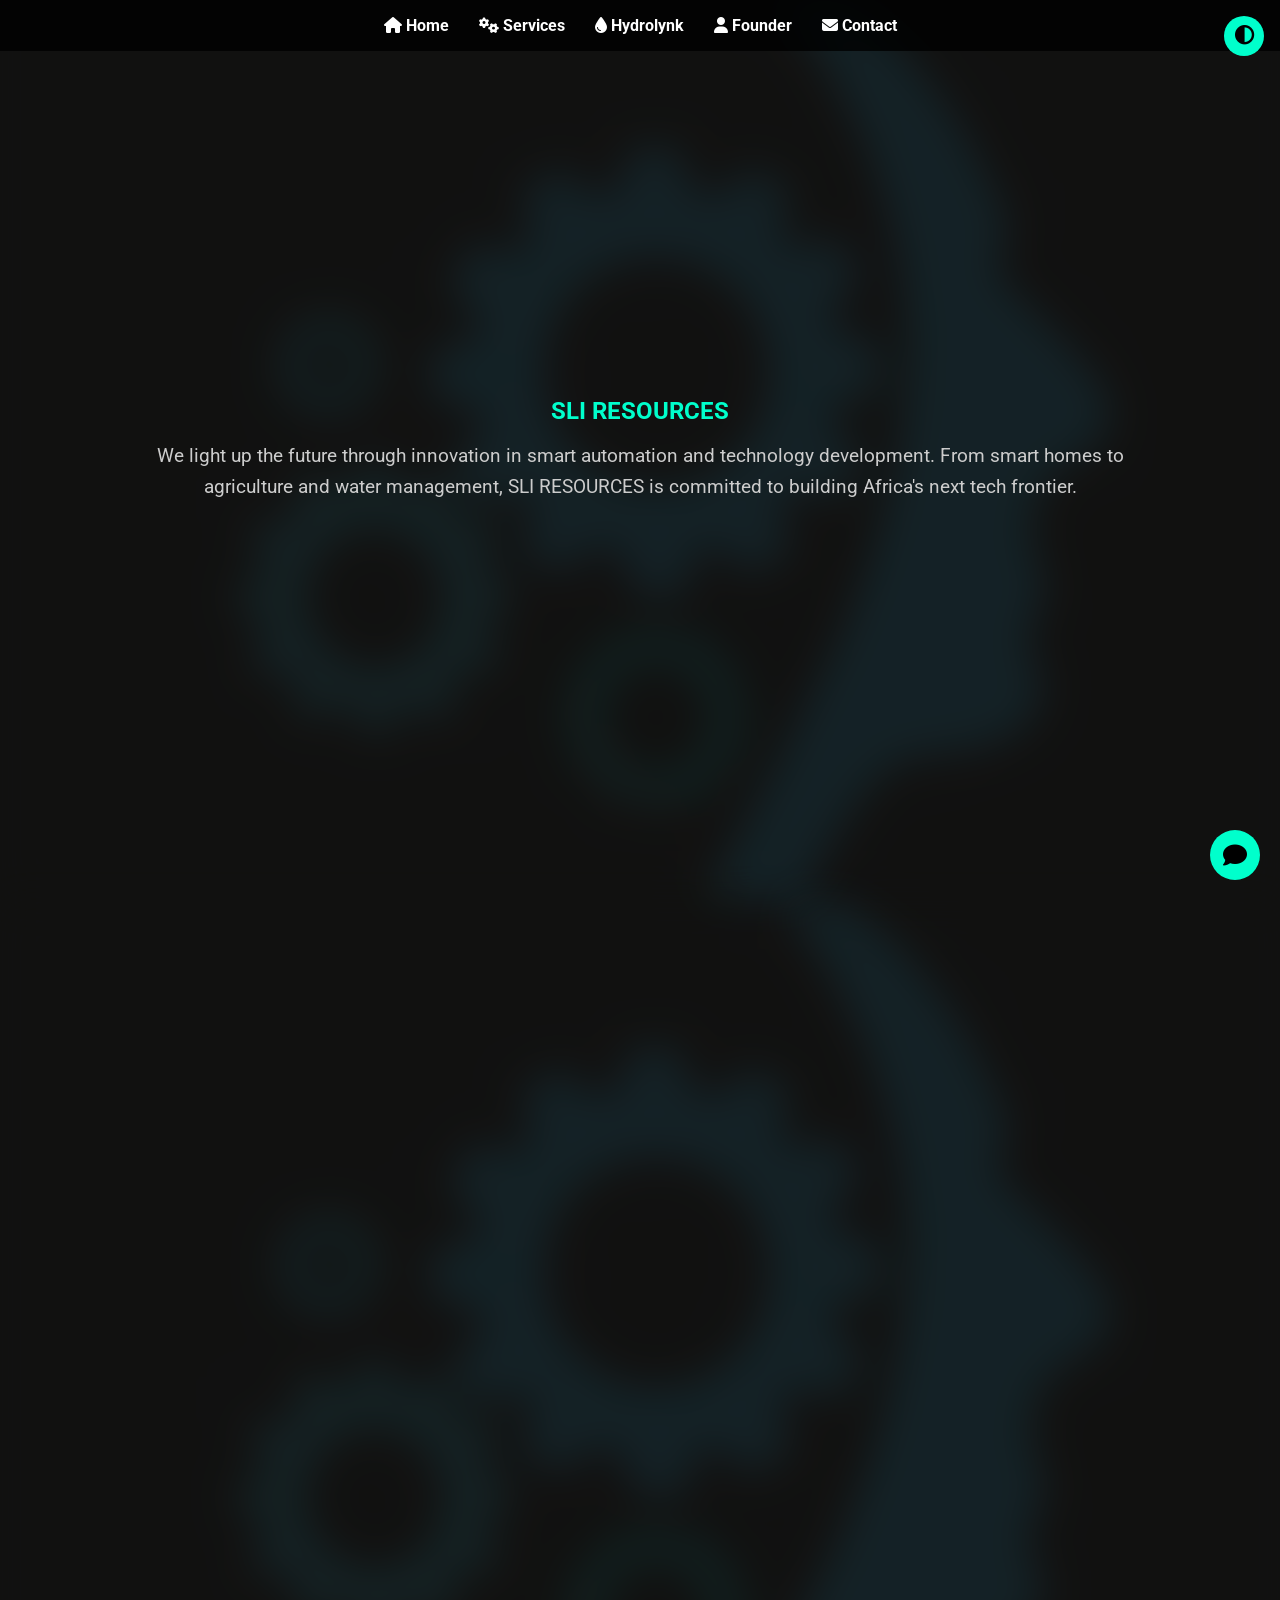
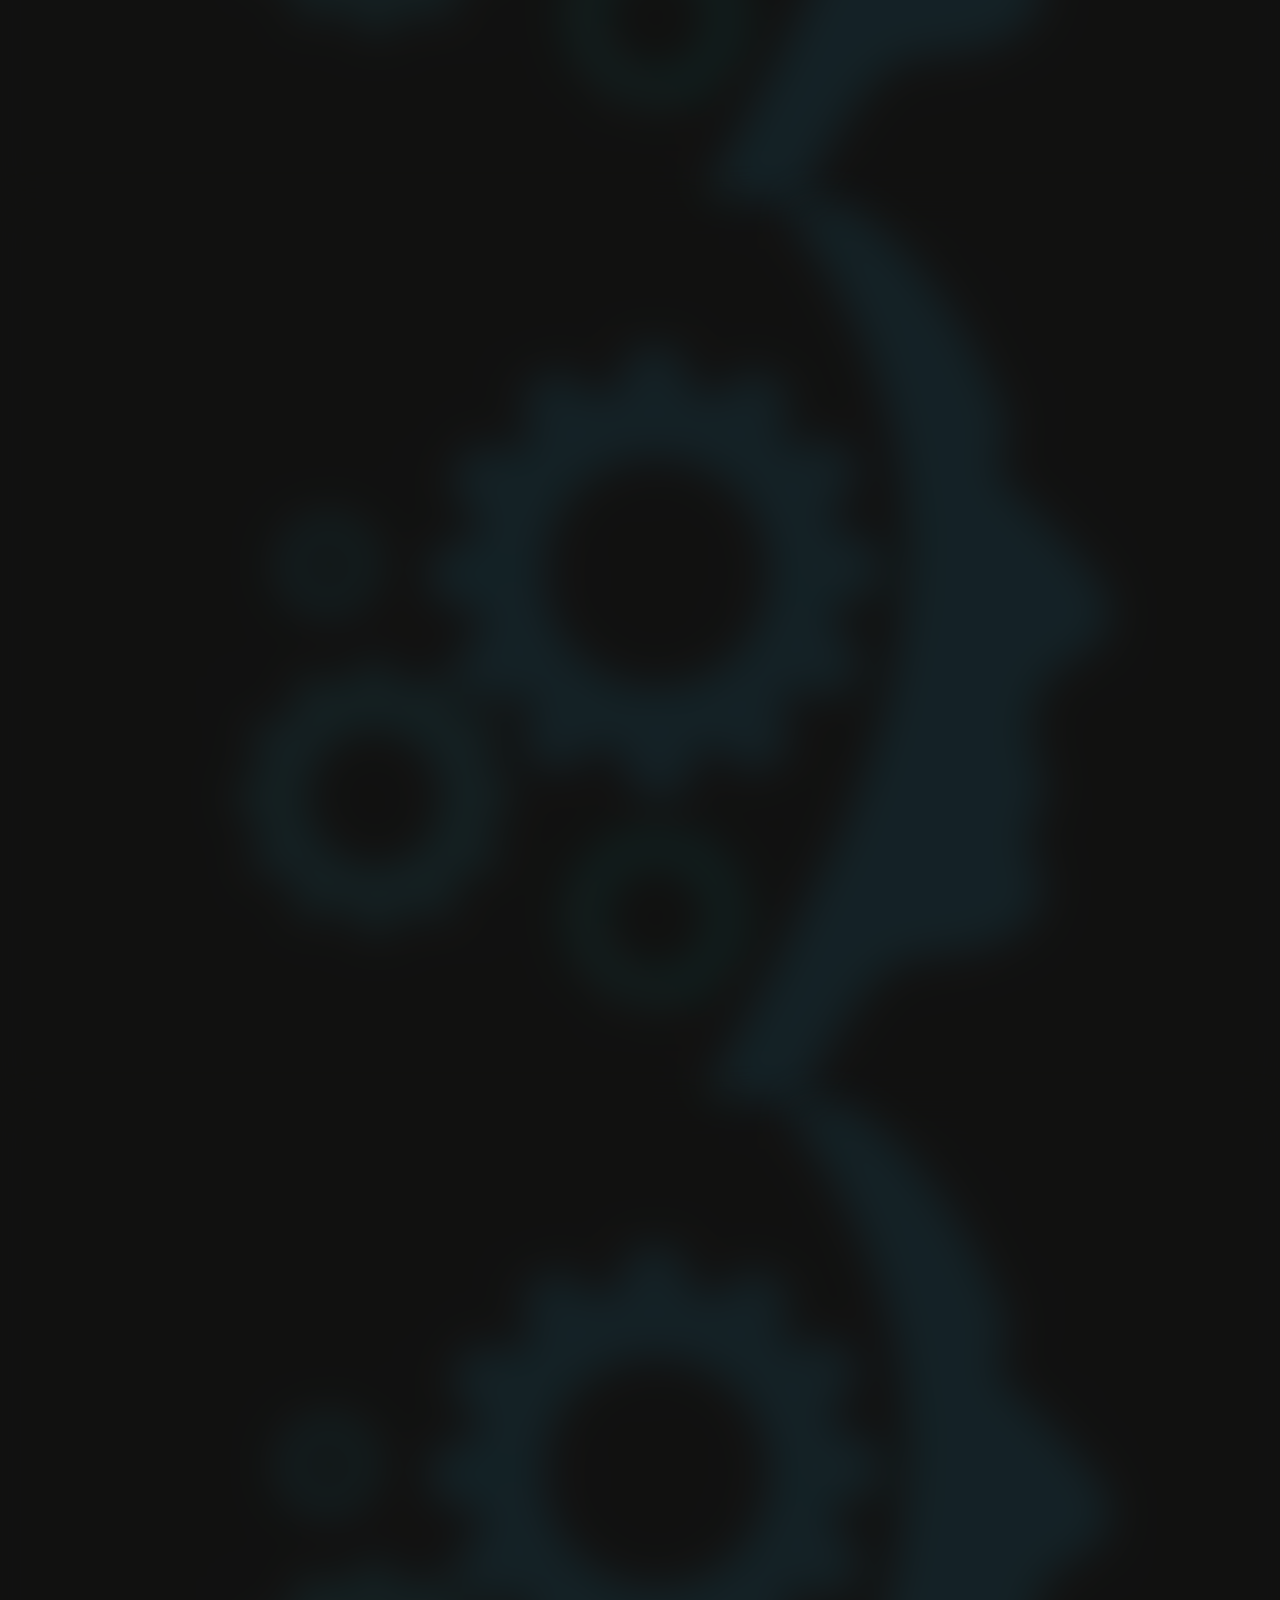
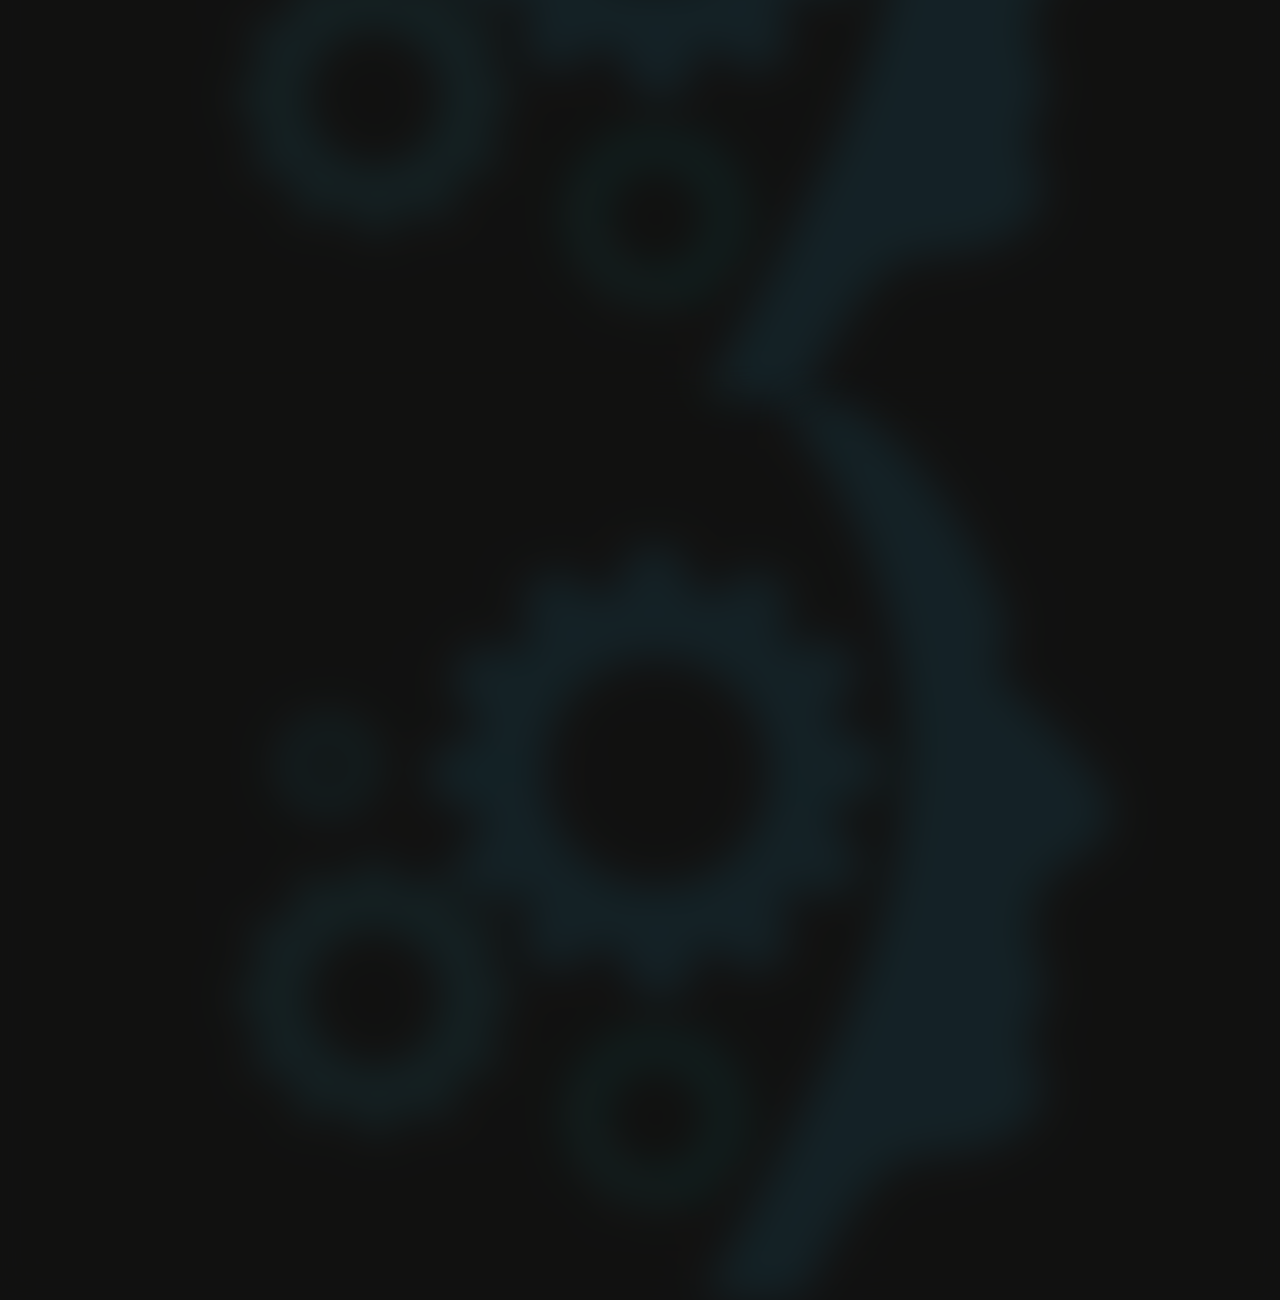
==== commit 63f96e81: "Update index.html" ====
--- a/index.html
+++ b/index.html
@@ -1,234 +1,214 @@
-<!DOCTYPE html>
-<html lang="en">
+<!DOCTYPE html><html lang="en">
 <head>
-  <meta charset="UTF-8" />
-  <meta name="viewport" content="width=device-width, initial-scale=1.0" />
+  <meta charset="UTF-8">
+  <meta name="viewport" content="width=device-width, initial-scale=1.0">
   <title>SLI RESOURCES</title>
-  <link rel="stylesheet" href="https://cdnjs.cloudflare.com/ajax/libs/font-awesome/6.5.0/css/all.min.css"/>
-  <link href="https://fonts.googleapis.com/css2?family=Roboto:wght@400;700&display=swap" rel="stylesheet">
+  <link rel="stylesheet" href="https://cdnjs.cloudflare.com/ajax/libs/font-awesome/6.5.0/css/all.min.css">
+  <link href="https://fonts.googleapis.com/css2?family=Roboto:wght@300;700&display=swap" rel="stylesheet">
   <style>
     * { margin: 0; padding: 0; box-sizing: border-box; }
-    html, body { font-family: 'Roboto', sans-serif; scroll-behavior: smooth; }
-    body { background-color: #111; color: #fff; overflow-x: hidden; }
-
-    nav {
-      position: fixed;
-      top: 0;
-      left: 0;
-      right: 0;
-      background: rgba(0, 0, 0, 0.8);
-      display: flex;
-      justify-content: center;
-      gap: 30px;
-      padding: 1rem;
-      z-index: 999;
-    }
-    nav a {
+    html, body {
+      font-family: 'Roboto', sans-serif;
+      background-color: #111;
       color: #fff;
-      text-decoration: none;
-      font-weight: bold;
-      transition: color 0.3s;
-    }
-    nav a:hover {
-      color: #00ffcc;
-    }
-
-    .toggle-mode {
-      position: fixed;
-      top: 1rem;
-      right: 1rem;
-      background: #00ffcc;
-      color: #000;
-      border: none;
-      border-radius: 50%;
-      width: 40px;
-      height: 40px;
-      font-size: 1.2rem;
-      cursor: pointer;
-      z-index: 1000;
-    }
-
-    section {
-      min-height: 100vh;
-      display: flex;
-      align-items: center;
-      justify-content: center;
-      position: relative;
-      padding: 4rem 2rem;
-      text-align: center;
-    }
-    section::before {
-      content: "";
-      position: absolute;
-      top: 0;
-      left: 0;
-      width: 100%;
-      height: 100%;
-      background-image: url('sli-logo.png');
-      background-size: cover;
-      background-position: center;
-      opacity: 0.1;
-      filter: blur(20px);
-      z-index: 0;
-    }
-    .content {
-      position: relative;
-      z-index: 1;
-      max-width: 1000px;
-      margin: auto;
-    }
-    h1, h2 {
-      color: #00ffcc;
-      margin-bottom: 1rem;
-    }
-    p {
-      font-size: 1.2rem;
-      line-height: 1.6;
-      color: #ccc;
-    }
-    img.side-image {
-      width: 100%;
-      max-width: 400px;
-      border-radius: 12px;
-      box-shadow: 0 0 10px #000;
-    }
-
-    .chatbot {
-      position: fixed;
-      bottom: 80px;
-      right: 20px;
-      width: 320px;
-      height: 400px;
-      background: #fff;
-      border-radius: 10px;
-      display: none;
-      flex-direction: column;
-      z-index: 9999;
-    }
-    .chat-toggle {
-      position: fixed;
-      bottom: 20px;
-      right: 20px;
-      width: 50px;
-      height: 50px;
-      background: #00ffcc;
-      color: #000;
-      border-radius: 50%;
-      display: flex;
-      align-items: center;
-      justify-content: center;
-      font-size: 1.5rem;
-      cursor: pointer;
-      z-index: 1000;
-    }
-
-    .services {
-      display: flex;
-      flex-wrap: wrap;
-      justify-content: center;
-      gap: 2rem;
-      margin-top: 2rem;
-    }
-    .service {
-      background: #222;
-      padding: 2rem;
-      border-radius: 10px;
-      max-width: 300px;
-      box-shadow: 0 0 15px rgba(0, 255, 204, 0.3);
-    }
-    .service i {
-      font-size: 2rem;
-      color: #00ffcc;
-      margin-bottom: 1rem;
-    }
+      scroll-behavior: smooth;
+      overflow-x: hidden;
+    }body.light {
+  background-color: #f5f5f5;
+  color: #000;
+}
+
+nav {
+  position: fixed;
+  top: 0;
+  width: 100%;
+  background: rgba(0, 0, 0, 0.8);
+  display: flex;
+  justify-content: center;
+  gap: 30px;
+  padding: 1rem;
+  z-index: 1000;
+}
+nav a {
+  color: #fff;
+  font-weight: bold;
+  text-decoration: none;
+}
+nav a:hover {
+  color: #00ffcc;
+}
+
+.toggle-mode {
+  position: fixed;
+  top: 1rem;
+  right: 1rem;
+  background: #00ffcc;
+  color: #000;
+  border: none;
+  border-radius: 50%;
+  width: 40px;
+  height: 40px;
+  font-size: 1.2rem;
+  cursor: pointer;
+  z-index: 1001;
+}
+
+section {
+  min-height: 100vh;
+  display: flex;
+  align-items: center;
+  justify-content: center;
+  position: relative;
+  padding: 4rem 2rem;
+  text-align: center;
+}
+section::before {
+  content: "";
+  position: absolute;
+  top: 0;
+  left: 0;
+  width: 100%;
+  height: 100%;
+  background-image: url('sli-logo.png');
+  background-size: cover;
+  background-position: center;
+  opacity: 0.1;
+  filter: blur(20px);
+  z-index: 0;
+}
+
+.content {
+  position: relative;
+  z-index: 1;
+  max-width: 1000px;
+  display: none;
+  flex-direction: column;
+  align-items: center;
+  text-align: center;
+}
+
+.active { display: flex !important; }
+
+h1, h2 {
+  color: #00ffcc;
+  margin-bottom: 1rem;
+}
+p {
+  font-size: 1.2rem;
+  line-height: 1.6;
+  color: #ccc;
+}
+
+.row {
+  display: flex;
+  flex-direction: row;
+  flex-wrap: wrap;
+  justify-content: center;
+  gap: 2rem;
+}
+
+.side-image {
+  max-width: 400px;
+  height: auto;
+  border-radius: 12px;
+  box-shadow: 0 0 10px #000;
+}
+
+.chatbot {
+  position: fixed;
+  bottom: 80px;
+  right: 20px;
+  width: 320px;
+  height: 400px;
+  background: #fff;
+  border-radius: 10px;
+  display: none;
+  flex-direction: column;
+  z-index: 9999;
+}
+.chat-toggle {
+  position: fixed;
+  bottom: 20px;
+  right: 20px;
+  width: 50px;
+  height: 50px;
+  background: #00ffcc;
+  color: #000;
+  border-radius: 50%;
+  display: flex;
+  align-items: center;
+  justify-content: center;
+  font-size: 1.5rem;
+  cursor: pointer;
+  z-index: 1000;
+}
+
   </style>
 </head>
 <body>
-  <button class="toggle-mode" onclick="document.body.classList.toggle('light')"><i class="fas fa-adjust"></i></button>
-
-  <nav>
-    <a href="#home"><i class="fas fa-house"></i> Home</a>
-    <a href="#services"><i class="fas fa-cogs"></i> Services</a>
-    <a href="#hydrolynk"><i class="fas fa-tint"></i> Hydrolynk</a>
-    <a href="#founder"><i class="fas fa-user"></i> Founder</a>
-    <a href="#contact"><i class="fas fa-envelope"></i> Contact</a>
-  </nav>
-
-  <section id="home">
-    <div class="content">
+  <button class="toggle-mode" onclick="document.body.classList.toggle('light')">
+    <i class="fas fa-adjust"></i>
+  </button>  <nav>
+    <a href="#" onclick="showSection('home')"><i class="fas fa-house"></i> Home</a>
+    <a href="#" onclick="showSection('services')"><i class="fas fa-cogs"></i> Services</a>
+    <a href="#" onclick="showSection('hydrolynk')"><i class="fas fa-tint"></i> Hydrolynk</a>
+    <a href="#" onclick="showSection('founder')"><i class="fas fa-user"></i> Founder</a>
+    <a href="#" onclick="showSection('contact')"><i class="fas fa-envelope"></i> Contact</a>
+  </nav>  <section id="home">
+    <div class="content active">
       <h1>SLI RESOURCES</h1>
-      <p>We light up the future through innovative, smart, and automated solutions for homes, agriculture, and industries. At SLI RESOURCES, we are proud to push boundaries with every project, offering products that not only solve real-world problems but also shape the future of sustainable technology in Africa and beyond.</p>
-    </div>
-  </section>
-
-  <section id="services">
+      <p>We light up the future through innovation in smart automation and technology development. From smart homes to agriculture and water management, SLI RESOURCES is committed to building Africa's next tech frontier.</p>
+    </div>
+  </section>  <section id="services">
     <div class="content">
       <h2>Our Services</h2>
-      <div class="services">
-        <div class="service">
-          <i class="fas fa-bolt"></i>
-          <h3>Smart Energy</h3>
-          <p>Energy-efficient systems designed to power homes and industries with intelligence and cost-saving features, while minimizing environmental impact.</p>
+      <p>SLI RESOURCES provides services in smart energy systems, IoT automation, and hardware development. We specialize in solutions like Hydrolynk, IR blasters, and smart erasers to transform how users interact with technology.</p>
+    </div>
+  </section>  <section id="hydrolynk">
+    <div class="content">
+      <div class="row">
+        <div>
+          <h2>Hydrolynk</h2>
+          <p>Hydrolynk is an automatic water pump controller that ensures optimal water usage without manual intervention. It prevents dry runs and overflow with real-time monitoring, suitable for homes, farms, and industries.</p>
         </div>
-        <div class="service">
-          <i class="fas fa-industry"></i>
-          <h3>Automation</h3>
-          <p>We design and deploy automation for farming, water systems, and smart home setups using microcontrollers and sensors for optimal control.</p>
+        <img src="hydrolynk.png" alt="Hydrolynk" class="side-image">
+      </div>
+    </div>
+  </section>  <section id="founder">
+    <div class="content">
+      <div class="row">
+        <div>
+          <h2>Saviour Lawrence Inyang</h2>
+          <p>Founder & CEO, SLI RESOURCES. A graduate of Chemistry from Akwa Ibom State University with a deep passion for innovation and transforming challenges into scalable tech solutions.</p>
         </div>
-        <div class="service">
-          <i class="fas fa-microchip"></i>
-          <h3>Tech Innovation</h3>
-          <p>From concept to prototype, we develop devices like IR blasters, auto erasers, and smart indicators to meet modern-day demands.</p>
-        </div>
+        <img src="founder.png" alt="Founder" class="side-image">
       </div>
     </div>
-  </section>
-
-  <section id="hydrolynk">
-    <div class="content">
-      <h2><i class="fas fa-tint"></i> Hydrolynk Product</h2>
-      <p>Hydrolynk is our flagship smart pump controller, preventing water overflow and dry runs, built for reliability and simplicity in homes, farms, and industries.</p>
-      <img class="side-image" src="hydrolynk.png" alt="Hydrolynk Product" />
-    </div>
-  </section>
-
-  <section id="founder">
-    <div class="content">
-      <h2><i class="fas fa-user"></i> Founder - Saviour Lawrence Inyang</h2>
-      <p>Saviour Lawrence Inyang is a graduate of Chemistry from Akwa Ibom State University, with a vision to empower lives through practical technology. As the founder of SLI RESOURCES, he leads a team of creative thinkers and engineers on a mission to redefine innovation in Africa.</p>
-      <img class="side-image" src="founder.png" alt="Founder Image" />
-    </div>
-  </section>
-
-  <section id="contact">
-    <div class="content">
-      <h2><i class="fas fa-envelope"></i> Contact Us</h2>
+  </section>  <section id="contact">
+    <div class="content">
+      <h2>Contact Us</h2>
       <p><i class="fas fa-phone"></i> +2349023226544</p>
       <p><i class="fas fa-envelope"></i> sliresourcess@gmail.com</p>
-      <p><i class="fab fa-linkedin"></i> <a href="https://www.linkedin.com/in/sliresources" target="_blank" style="color: #00ffcc;">LinkedIn</a></p>
-    </div>
-  </section>
-
-  <!-- Chatbot Toggle -->
-  <div class="chat-toggle" onclick="toggleChatbot()">
+      <p><i class="fab fa-linkedin"></i> <a href="https://www.linkedin.com/in/sliresources" target="_blank" style="color:#00ffcc;">LinkedIn</a></p>
+    </div>
+  </section>  <div class="chat-toggle" onclick="toggleChatbot()">
     <i class="fas fa-comment"></i>
-  </div>
-
-  <!-- Chatbot Box -->
-  <div class="chatbot" id="chatbot">
+  </div>  <div class="chatbot" id="chatbot">
     <iframe
       src="https://chat.openai.com/"
       width="100%"
       height="100%"
       style="border:none; border-radius: 10px;">
     </iframe>
-  </div>
-
-  <script>
+  </div>  <script>
     function toggleChatbot() {
-      const chatbot = document.getElementById('chatbot');
-      chatbot.style.display = chatbot.style.display === 'flex' ? 'none' : 'flex';
+      const bot = document.getElementById('chatbot');
+      bot.style.display = bot.style.display === 'flex' ? 'none' : 'flex';
     }
-  </script>
-</body>
-  </html>
+
+    function showSection(id) {
+      document.querySelectorAll('.content').forEach(sec => sec.classList.remove('active'));
+      document.querySelector(`#${id} .content`).classList.add('active');
+    }
+  </script></body>
+      </html>
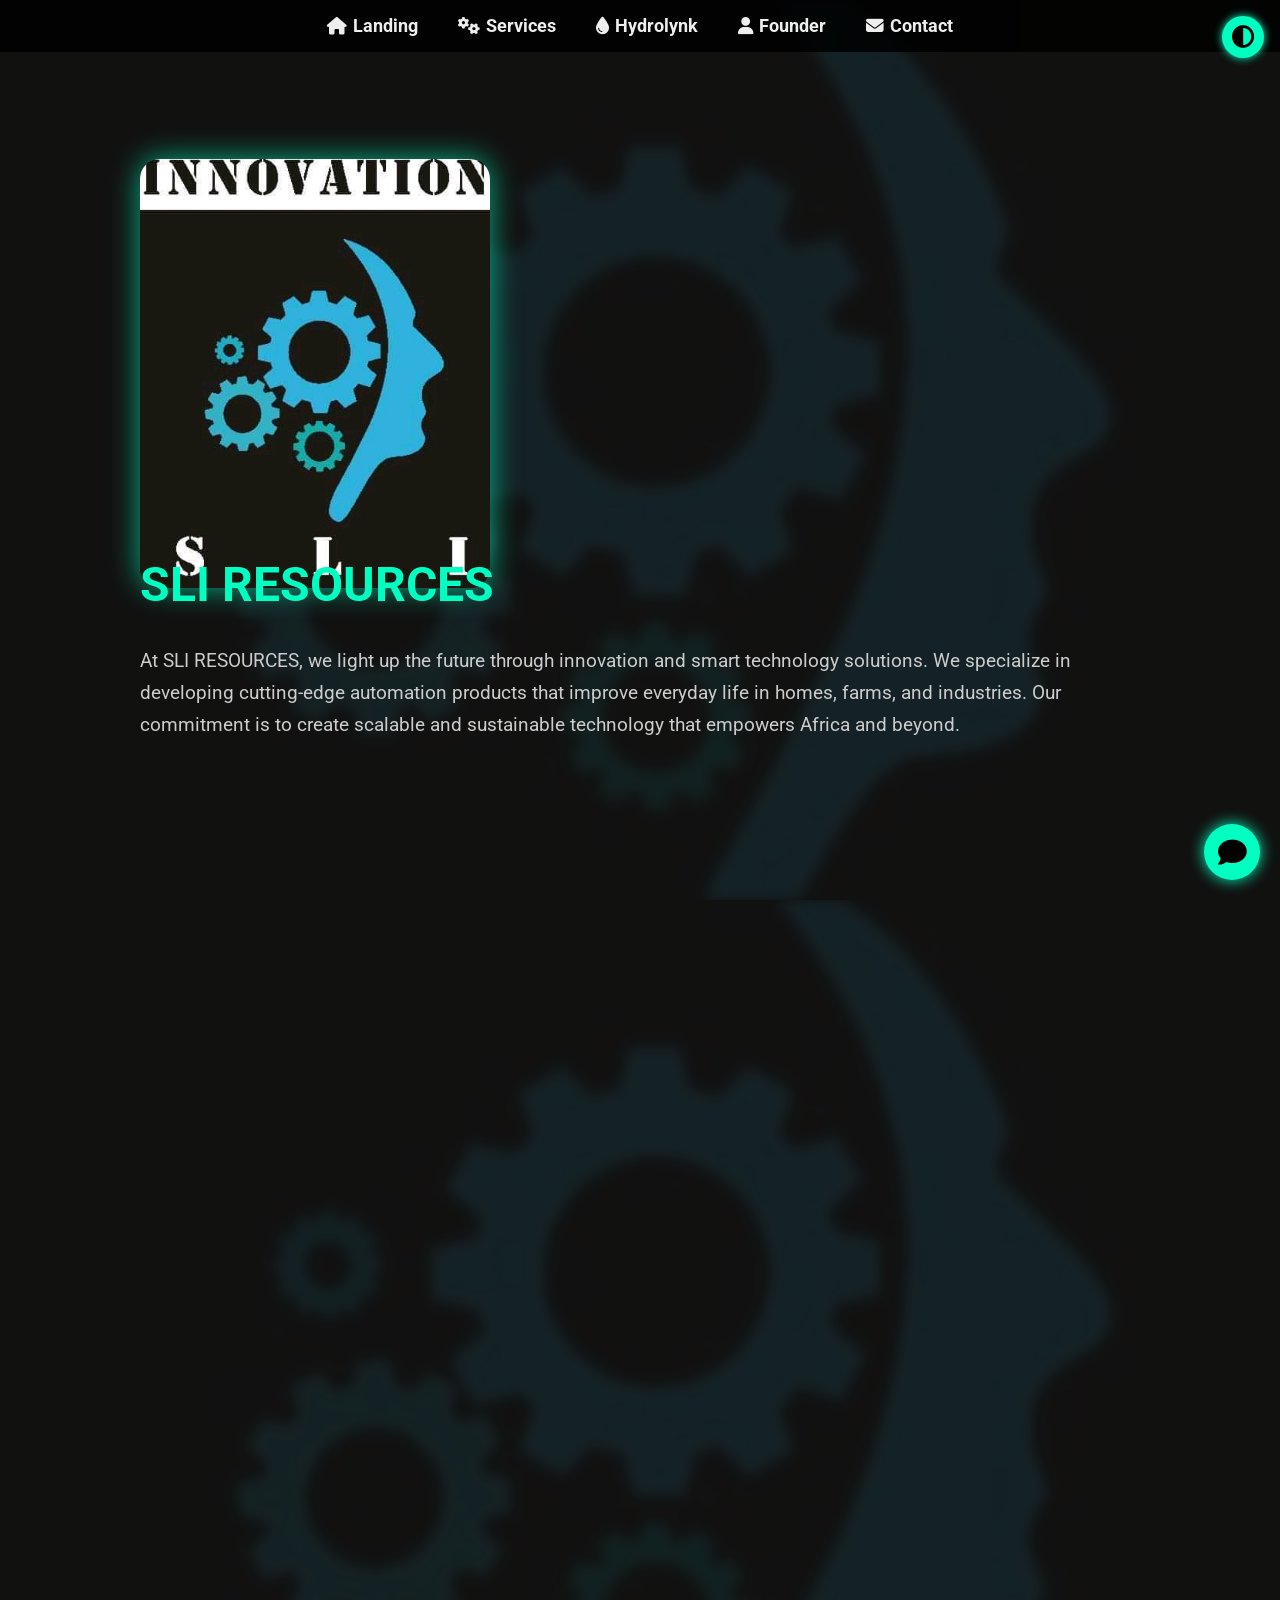
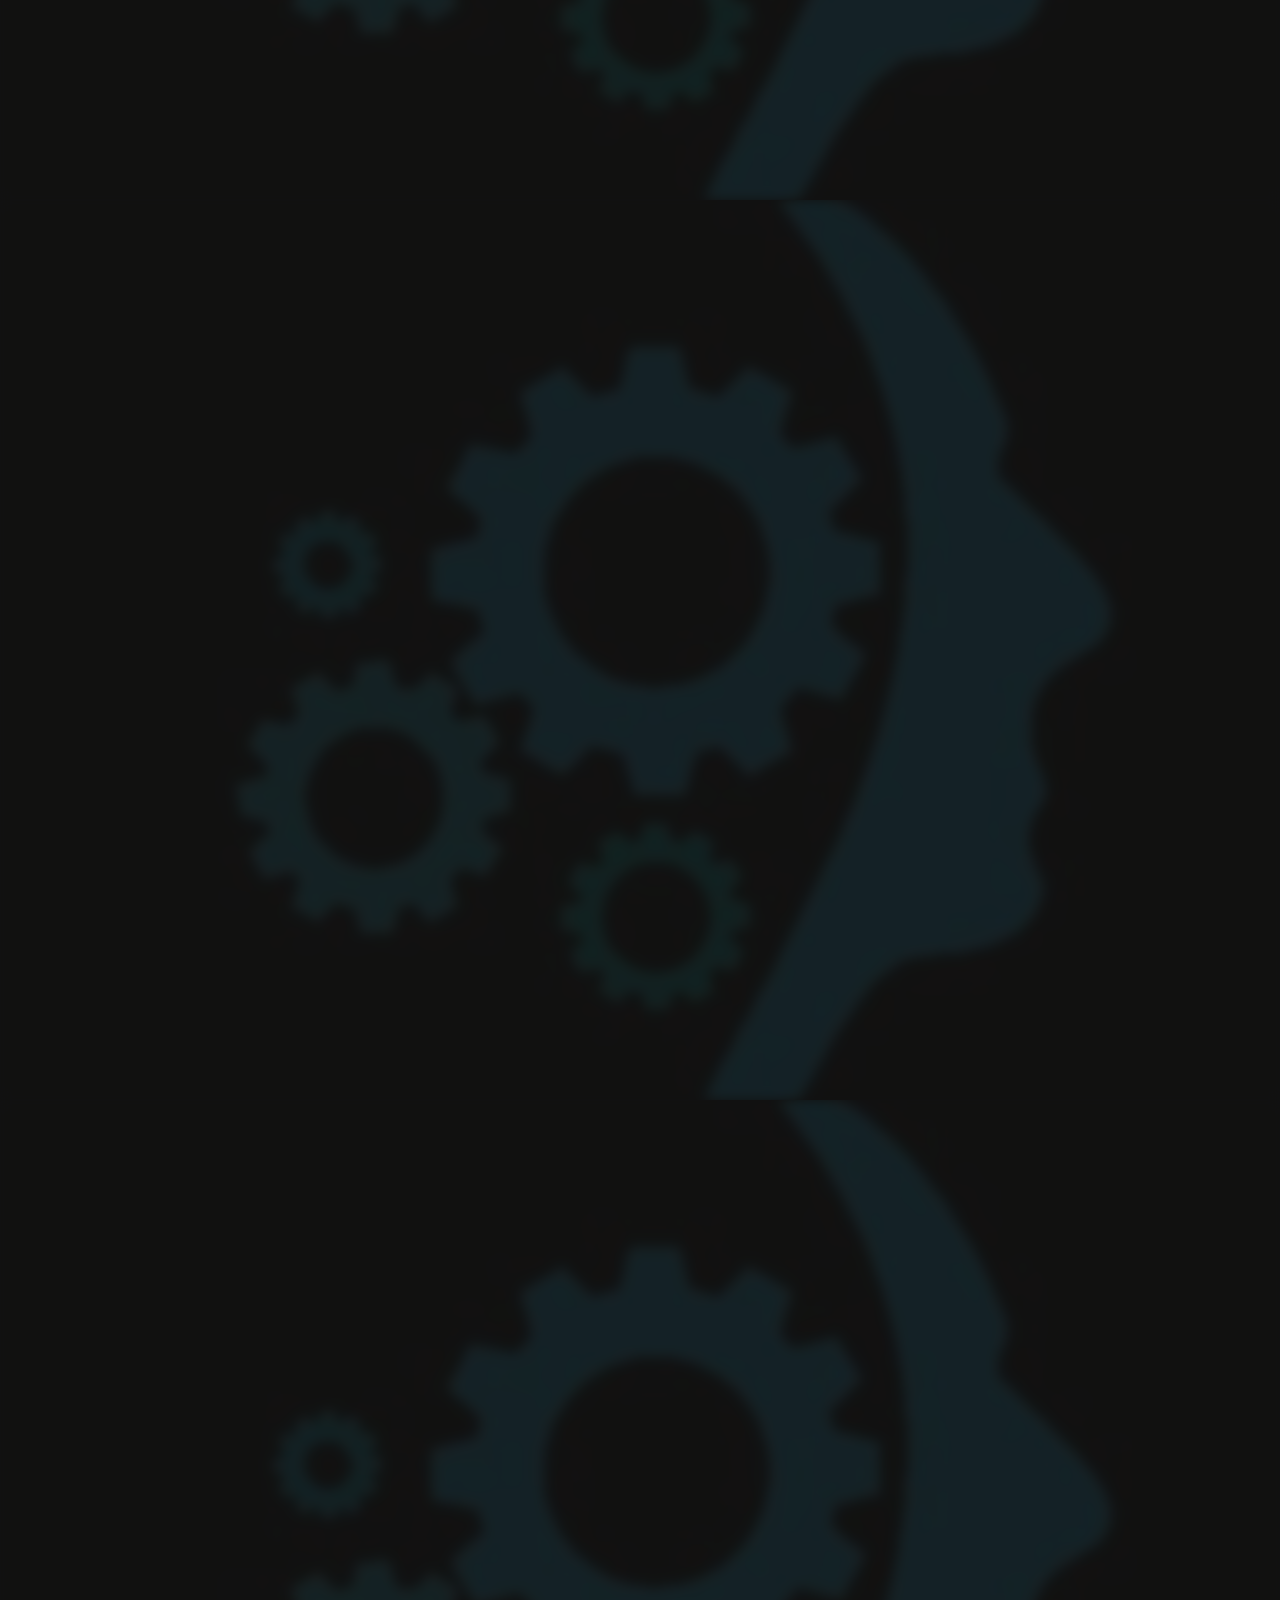
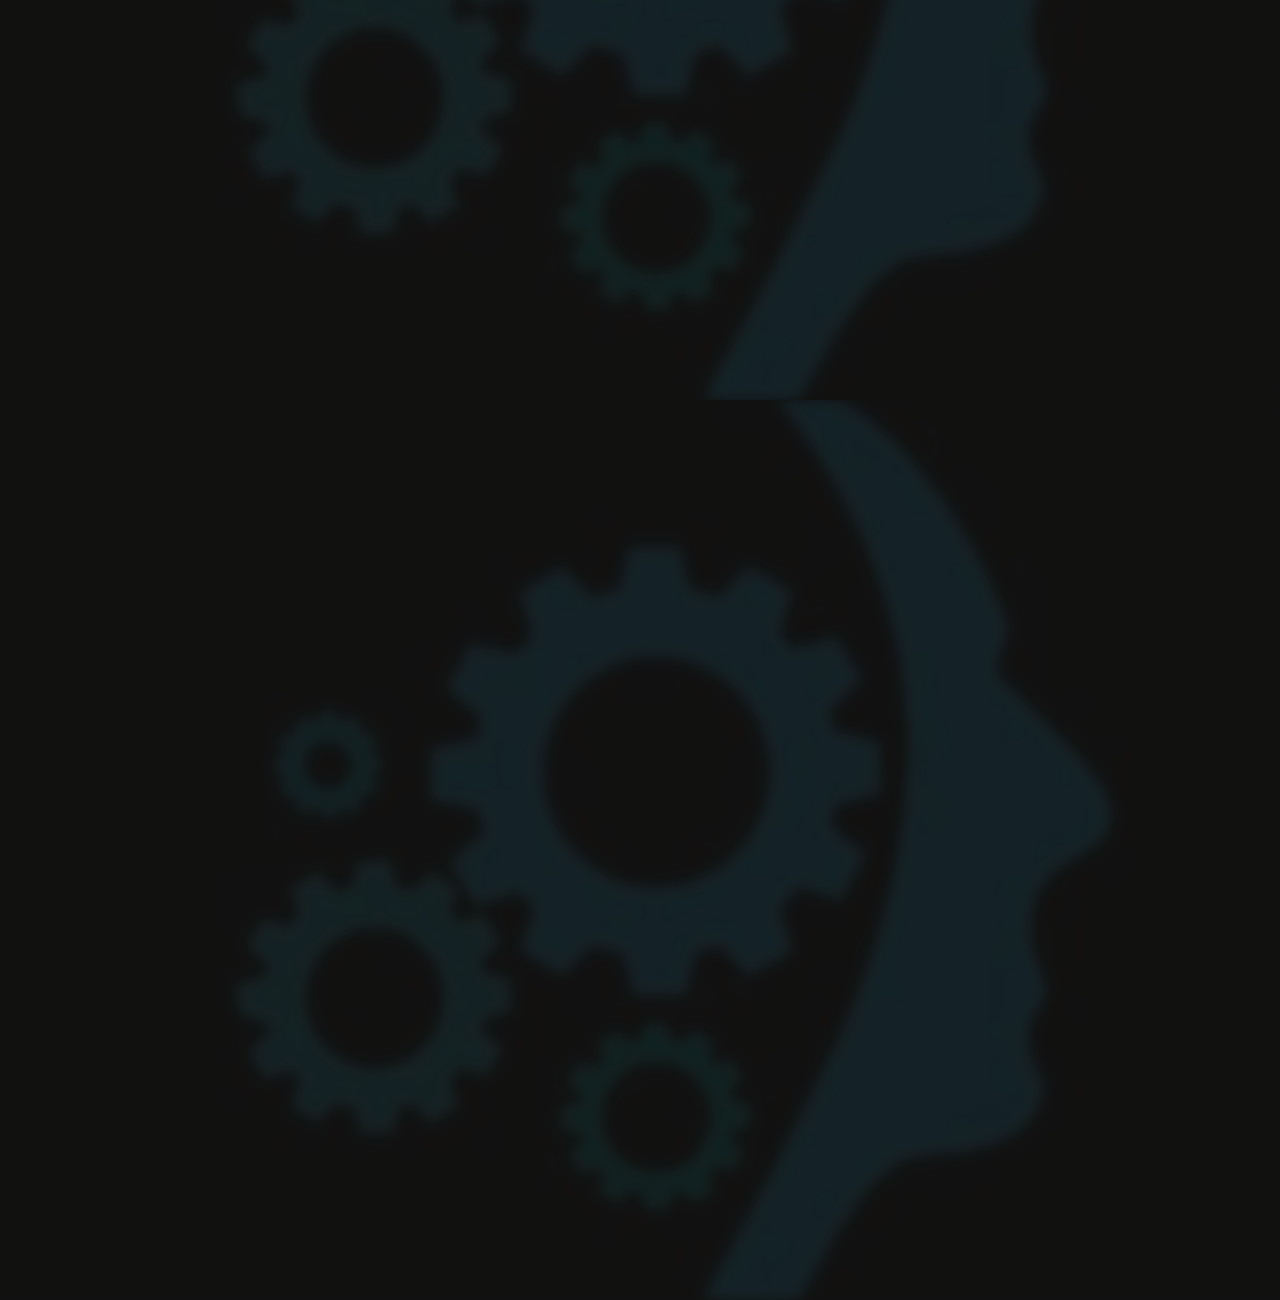
==== commit 0de44985: "Update index.html" ====
--- a/index.html
+++ b/index.html
@@ -1,214 +1,424 @@
-<!DOCTYPE html><html lang="en">
+<!DOCTYPE html>
+<html lang="en">
 <head>
-  <meta charset="UTF-8">
-  <meta name="viewport" content="width=device-width, initial-scale=1.0">
-  <title>SLI RESOURCES</title>
-  <link rel="stylesheet" href="https://cdnjs.cloudflare.com/ajax/libs/font-awesome/6.5.0/css/all.min.css">
-  <link href="https://fonts.googleapis.com/css2?family=Roboto:wght@300;700&display=swap" rel="stylesheet">
-  <style>
-    * { margin: 0; padding: 0; box-sizing: border-box; }
-    html, body {
-      font-family: 'Roboto', sans-serif;
-      background-color: #111;
-      color: #fff;
-      scroll-behavior: smooth;
-      overflow-x: hidden;
-    }body.light {
-  background-color: #f5f5f5;
-  color: #000;
-}
-
-nav {
-  position: fixed;
-  top: 0;
-  width: 100%;
-  background: rgba(0, 0, 0, 0.8);
-  display: flex;
-  justify-content: center;
-  gap: 30px;
-  padding: 1rem;
-  z-index: 1000;
-}
-nav a {
-  color: #fff;
-  font-weight: bold;
-  text-decoration: none;
-}
-nav a:hover {
-  color: #00ffcc;
-}
-
-.toggle-mode {
-  position: fixed;
-  top: 1rem;
-  right: 1rem;
-  background: #00ffcc;
-  color: #000;
-  border: none;
-  border-radius: 50%;
-  width: 40px;
-  height: 40px;
-  font-size: 1.2rem;
-  cursor: pointer;
-  z-index: 1001;
-}
-
-section {
-  min-height: 100vh;
-  display: flex;
-  align-items: center;
-  justify-content: center;
-  position: relative;
-  padding: 4rem 2rem;
-  text-align: center;
-}
-section::before {
-  content: "";
-  position: absolute;
-  top: 0;
-  left: 0;
-  width: 100%;
-  height: 100%;
-  background-image: url('sli-logo.png');
-  background-size: cover;
-  background-position: center;
-  opacity: 0.1;
-  filter: blur(20px);
-  z-index: 0;
-}
-
-.content {
-  position: relative;
-  z-index: 1;
-  max-width: 1000px;
-  display: none;
-  flex-direction: column;
-  align-items: center;
-  text-align: center;
-}
-
-.active { display: flex !important; }
-
-h1, h2 {
-  color: #00ffcc;
-  margin-bottom: 1rem;
-}
-p {
-  font-size: 1.2rem;
-  line-height: 1.6;
-  color: #ccc;
-}
-
-.row {
-  display: flex;
-  flex-direction: row;
-  flex-wrap: wrap;
-  justify-content: center;
-  gap: 2rem;
-}
-
-.side-image {
-  max-width: 400px;
-  height: auto;
-  border-radius: 12px;
-  box-shadow: 0 0 10px #000;
-}
-
-.chatbot {
-  position: fixed;
-  bottom: 80px;
-  right: 20px;
-  width: 320px;
-  height: 400px;
-  background: #fff;
-  border-radius: 10px;
-  display: none;
-  flex-direction: column;
-  z-index: 9999;
-}
-.chat-toggle {
-  position: fixed;
-  bottom: 20px;
-  right: 20px;
-  width: 50px;
-  height: 50px;
-  background: #00ffcc;
-  color: #000;
-  border-radius: 50%;
-  display: flex;
-  align-items: center;
-  justify-content: center;
-  font-size: 1.5rem;
-  cursor: pointer;
-  z-index: 1000;
-}
-
-  </style>
+<meta charset="UTF-8" />
+<meta name="viewport" content="width=device-width, initial-scale=1" />
+<title>SLI RESOURCES</title>
+<link rel="stylesheet" href="https://cdnjs.cloudflare.com/ajax/libs/font-awesome/6.5.0/css/all.min.css" />
+<link href="https://fonts.googleapis.com/css2?family=Roboto:wght@300;700&display=swap" rel="stylesheet" />
+<style>
+  /* Reset & basics */
+  * {
+    margin: 0; padding: 0; box-sizing: border-box;
+  }
+  body {
+    font-family: 'Roboto', sans-serif;
+    background-color: #111;
+    color: #eee;
+    overflow-x: hidden;
+    scroll-behavior: smooth;
+  }
+  body.light {
+    background-color: #f9f9f9;
+    color: #222;
+  }
+
+  /* Blurred background with SLI logo for all sections */
+  section::before {
+    content: "";
+    position: absolute;
+    top: 0; left: 0; width: 100%; height: 100%;
+    background-image: url('sli-logo.png');
+    background-repeat: no-repeat;
+    background-position: center;
+    background-size: cover;
+    filter: blur(6px);
+    opacity: 0.1;
+    z-index: 0;
+  }
+
+  /* Sections base styles */
+  section {
+    position: relative;
+    min-height: 100vh;
+    display: flex;
+    align-items: center;
+    justify-content: center;
+    padding: 4rem 2rem;
+    overflow: hidden;
+  }
+  section .content {
+    position: relative;
+    z-index: 1;
+    max-width: 1000px;
+    display: none;
+    flex-direction: column;
+    gap: 1rem;
+    text-align: left;
+  }
+  section .content.active {
+    display: flex;
+  }
+
+  /* Nav styles - horizontal, floating */
+  nav {
+    position: fixed;
+    top: 0; left: 0; right: 0;
+    background: rgba(0,0,0,0.85);
+    display: flex;
+    justify-content: center;
+    gap: 2.5rem;
+    padding: 1rem 2rem;
+    z-index: 10000;
+    font-weight: 700;
+  }
+  nav a {
+    color: #eee;
+    text-decoration: none;
+    display: flex;
+    align-items: center;
+    gap: 6px;
+    font-size: 1.1rem;
+    transition: color 0.3s ease;
+    cursor: pointer;
+  }
+  nav a:hover {
+    color: #00ffc1;
+  }
+  body.light nav {
+    background: rgba(255,255,255,0.85);
+  }
+  body.light nav a {
+    color: #222;
+  }
+  body.light nav a:hover {
+    color: #009973;
+  }
+
+  /* Dark/Light mode toggle */
+  .toggle-mode {
+    position: fixed;
+    top: 1rem;
+    right: 1rem;
+    background: #00ffc1;
+    color: #000;
+    border: none;
+    border-radius: 50%;
+    width: 42px;
+    height: 42px;
+    font-size: 1.4rem;
+    cursor: pointer;
+    z-index: 10001;
+    display: flex;
+    align-items: center;
+    justify-content: center;
+    box-shadow: 0 0 8px #00ffc1;
+    transition: background 0.3s ease;
+  }
+  .toggle-mode:hover {
+    background: #00d8a8;
+  }
+
+  /* Section headings */
+  h1, h2 {
+    color: #00ffc1;
+    margin-bottom: 1rem;
+    user-select: none;
+  }
+  body.light h1, body.light h2 {
+    color: #009973;
+  }
+
+  /* Paragraph styles */
+  p {
+    font-size: 1.18rem;
+    line-height: 1.7;
+    color: #ccc;
+  }
+  body.light p {
+    color: #444;
+  }
+
+  /* Layout for Hydrolynk and Founder - image left, text right */
+  .row {
+    display: flex;
+    flex-wrap: wrap;
+    align-items: center;
+    gap: 2rem;
+  }
+  .row img {
+    max-width: 400px;
+    width: 100%;
+    border-radius: 12px;
+    box-shadow: 0 0 15px rgba(0,255,193,0.3);
+    z-index: 1;
+    user-select: none;
+  }
+  .row .text {
+    flex: 1;
+  }
+
+  /* Landing section (SLI Resources picture + title below) */
+  #landing {
+    flex-direction: column;
+    text-align: center;
+    justify-content: center;
+    gap: 2rem;
+  }
+  #landing img {
+    max-width: 350px;
+    border-radius: 20px;
+    box-shadow: 0 0 30px #00ffc1aa;
+  }
+  #landing h1 {
+    font-size: 3rem;
+    margin-top: -3rem;
+    user-select: none;
+  }
+
+  /* Contact section with floating icons */
+  #contact p {
+    display: flex;
+    align-items: center;
+    gap: 12px;
+    font-size: 1.2rem;
+  }
+  #contact p i {
+    color: #00ffc1;
+    min-width: 22px;
+    text-align: center;
+  }
+  body.light #contact p i {
+    color: #009973;
+  }
+
+  /* Floating chat icon bottom right */
+  .chat-toggle {
+    position: fixed;
+    bottom: 20px;
+    right: 20px;
+    width: 56px;
+    height: 56px;
+    background: #00ffc1;
+    border-radius: 50%;
+    display: flex;
+    align-items: center;
+    justify-content: center;
+    color: #000;
+    font-size: 1.8rem;
+    cursor: pointer;
+    box-shadow: 0 0 15px #00ffc1;
+    z-index: 10002;
+  }
+  .chatbot {
+    position: fixed;
+    bottom: 86px;
+    right: 20px;
+    width: 360px;
+    height: 480px;
+    background: #fff;
+    border-radius: 12px;
+    box-shadow: 0 0 30px #00ffc1cc;
+    display: none;
+    flex-direction: column;
+    z-index: 10003;
+  }
+  body.light .chatbot {
+    background: #f9f9f9;
+  }
+  .chatbot iframe {
+    border: none;
+    border-radius: 12px;
+    width: 100%;
+    height: 100%;
+  }
+
+  /* Animations for section reveal */
+  @keyframes fadeInUp {
+    from {
+      opacity: 0;
+      transform: translateY(20px);
+    }
+    to {
+      opacity: 1;
+      transform: translateY(0);
+    }
+  }
+  .content.active {
+    animation: fadeInUp 0.7s ease forwards;
+  }
+
+  /* Responsive */
+  @media (max-width: 900px) {
+    nav {
+      gap: 1.2rem;
+      padding: 0.7rem 1rem;
+    }
+    nav a {
+      font-size: 0.95rem;
+    }
+    .row {
+      flex-direction: column;
+    }
+    .row img {
+      max-width: 100%;
+    }
+    .row .text {
+      width: 100%;
+    }
+    #landing h1 {
+      font-size: 2.2rem;
+    }
+  }
+</style>
 </head>
 <body>
-  <button class="toggle-mode" onclick="document.body.classList.toggle('light')">
-    <i class="fas fa-adjust"></i>
-  </button>  <nav>
-    <a href="#" onclick="showSection('home')"><i class="fas fa-house"></i> Home</a>
-    <a href="#" onclick="showSection('services')"><i class="fas fa-cogs"></i> Services</a>
-    <a href="#" onclick="showSection('hydrolynk')"><i class="fas fa-tint"></i> Hydrolynk</a>
-    <a href="#" onclick="showSection('founder')"><i class="fas fa-user"></i> Founder</a>
-    <a href="#" onclick="showSection('contact')"><i class="fas fa-envelope"></i> Contact</a>
-  </nav>  <section id="home">
-    <div class="content active">
-      <h1>SLI RESOURCES</h1>
-      <p>We light up the future through innovation in smart automation and technology development. From smart homes to agriculture and water management, SLI RESOURCES is committed to building Africa's next tech frontier.</p>
-    </div>
-  </section>  <section id="services">
-    <div class="content">
-      <h2>Our Services</h2>
-      <p>SLI RESOURCES provides services in smart energy systems, IoT automation, and hardware development. We specialize in solutions like Hydrolynk, IR blasters, and smart erasers to transform how users interact with technology.</p>
-    </div>
-  </section>  <section id="hydrolynk">
-    <div class="content">
-      <div class="row">
-        <div>
-          <h2>Hydrolynk</h2>
-          <p>Hydrolynk is an automatic water pump controller that ensures optimal water usage without manual intervention. It prevents dry runs and overflow with real-time monitoring, suitable for homes, farms, and industries.</p>
-        </div>
-        <img src="hydrolynk.png" alt="Hydrolynk" class="side-image">
+
+<!-- Dark/Light toggle -->
+<button class="toggle-mode" aria-label="Toggle dark/light mode" title="Toggle dark/light mode" onclick="toggleDarkLight()">
+  <i class="fas fa-adjust"></i>
+</button>
+
+<!-- Navigation -->
+<nav>
+  <a onclick="showSection('landing')" role="button" tabindex="0"><i class="fas fa-house"></i> Landing</a>
+  <a onclick="showSection('services')" role="button" tabindex="0"><i class="fas fa-cogs"></i> Services</a>
+  <a onclick="showSection('hydrolynk')" role="button" tabindex="0"><i class="fas fa-tint"></i> Hydrolynk</a>
+  <a onclick="showSection('founder')" role="button" tabindex="0"><i class="fas fa-user"></i> Founder</a>
+  <a onclick="showSection('contact')" role="button" tabindex="0"><i class="fas fa-envelope"></i> Contact</a>
+</nav>
+
+<!-- Landing Section -->
+<section id="landing">
+  <div class="content active">
+    <img src="sli-logo.png" alt="SLI Resources Logo" draggable="false" />
+    <h1>SLI RESOURCES</h1>
+    <p>
+      At SLI RESOURCES, we light up the future through innovation and smart technology solutions. 
+      We specialize in developing cutting-edge automation products that improve everyday life in homes, farms, and industries. Our commitment is to create scalable and sustainable technology that empowers Africa and beyond.
+    </p>
+  </div>
+</section>
+
+<!-- Services Section -->
+<section id="services">
+  <div class="content">
+    <h2>Our Services</h2>
+    <p>
+      SLI RESOURCES offers comprehensive tech services including IoT solutions, smart energy systems, hardware design, and software integration.
+      We deliver customized smart products such as automatic water pump controllers, rechargeable whiteboards with erasers, IR blasters, and more.
+      Our expert team works closely with clients to transform ideas into reliable, market-ready products.
+    </p>
+    <p>
+      We also provide consultancy in product innovation, prototyping, and manufacturing, focusing on quality and user-friendly designs.
+      Whether for personal or industrial use, our services aim to automate, simplify, and improve technological interactions.
+    </p>
+  </div>
+</section>
+
+<!-- Hydrolynk Section -->
+<section id="hydrolynk">
+  <div class="content">
+    <div class="row" style="justify-content:center;">
+      <img src="hydrolynk.png" alt="Hydrolynk Smart Pump Controller" draggable="false" />
+      <div class="text">
+        <h2>Hydrolynk Smart Pump Controller</h2>
+        <p>
+          Hydrolynk is an innovative automatic water pump controller designed to intelligently manage water flow.
+          It prevents dry running of pumps and flooding by monitoring water levels continuously.
+          Suitable for home use, farms, and industrial applications, Hydrolynk saves energy and protects your equipment.
+        </p>
+        <p>
+          Equipped with durable components and easy installation, Hydrolynk helps you conserve water and reduce manual labor.
+          Enjoy smart control, alerts, and efficient water management with our flagship product.
+        </p>
+        <p><strong>Price: ₦30,000</strong></p>
+        <a href="https://wa.me/2349023226544?text=I%20want%20to%20buy%20Hydrolynk" target="_blank" style="text-decoration:none;">
+          <button style="padding: 12px 25px; font-size:1rem; background:#00ffc1; border:none; border-radius:8px; cursor:pointer; color:#000; box-shadow: 0 0 10px #00ffc1;">
+            <i class="fas fa-shopping-cart"></i> Buy Now on WhatsApp
+          </button>
+        </a>
       </div>
     </div>
-  </section>  <section id="founder">
-    <div class="content">
-      <div class="row">
-        <div>
-          <h2>Saviour Lawrence Inyang</h2>
-          <p>Founder & CEO, SLI RESOURCES. A graduate of Chemistry from Akwa Ibom State University with a deep passion for innovation and transforming challenges into scalable tech solutions.</p>
-        </div>
-        <img src="founder.png" alt="Founder" class="side-image">
+  </div>
+</section>
+
+<!-- Founder Section -->
+<section id="founder">
+  <div class="content">
+    <div class="row" style="justify-content:center; flex-wrap: nowrap;">
+      <img src="founder.png" alt="Saviour Lawrence Inyang, Founder of SLI RESOURCES" draggable="false" />
+      <div class="text">
+        <h2>Saviour Lawrence Inyang</h2>
+        <p>
+          Founder & CEO of SLI RESOURCES, Saviour Lawrence is a visionary innovator and entrepreneur with a Chemistry degree from Akwa Ibom State University.
+          With a passion for transforming ideas into impactful technology, he leads the company towards creating smart, sustainable solutions for everyday challenges.
+        </p>
+        <p>
+          Under his guidance, SLI RESOURCES has grown into a hub of innovation, focused on smart automation, energy efficiency, and practical tech products that empower communities.
+        </p>
       </div>
     </div>
-  </section>  <section id="contact">
-    <div class="content">
-      <h2>Contact Us</h2>
-      <p><i class="fas fa-phone"></i> +2349023226544</p>
-      <p><i class="fas fa-envelope"></i> sliresourcess@gmail.com</p>
-      <p><i class="fab fa-linkedin"></i> <a href="https://www.linkedin.com/in/sliresources" target="_blank" style="color:#00ffcc;">LinkedIn</a></p>
-    </div>
-  </section>  <div class="chat-toggle" onclick="toggleChatbot()">
-    <i class="fas fa-comment"></i>
-  </div>  <div class="chatbot" id="chatbot">
-    <iframe
-      src="https://chat.openai.com/"
-      width="100%"
-      height="100%"
-      style="border:none; border-radius: 10px;">
-    </iframe>
-  </div>  <script>
-    function toggleChatbot() {
-      const bot = document.getElementById('chatbot');
-      bot.style.display = bot.style.display === 'flex' ? 'none' : 'flex';
-    }
-
-    function showSection(id) {
-      document.querySelectorAll('.content').forEach(sec => sec.classList.remove('active'));
-      document.querySelector(`#${id} .content`).classList.add('active');
-    }
-  </script></body>
-      </html>
+  </div>
+</section>
+
+<!-- Contact Section -->
+<section id="contact">
+  <div class="content">
+    <h2>Contact Us</h2>
+    <p><i class="fas fa-phone"></i> +234 902 322 6544</p>
+    <p><i class="fas fa-envelope"></i> sliresourcess@gmail.com</p>
+    <p><i class="fab fa-linkedin"></i> <a href="https://www.linkedin.com/in/sliresources" target="_blank" style="color:#00ffc1; text-decoration:none;">LinkedIn Profile</a></p>
+  </div>
+</section>
+
+<!-- Floating Chatbot Icon -->
+<div class="chat-toggle" title="Chat with FANNYREX AI" aria-label="Chat with FANNYREX AI" tabindex="0" role="button" onclick="toggleChatbot()">
+  <i class="fas fa-comment"></i>
+</div>
+
+<!-- Chatbot container -->
+<div class="chatbot" id="chatbot" aria-live="polite" aria-label="Chatbot window">
+  <iframe src="https://chat.openai.com" allow="clipboard-read; clipboard-write" loading="lazy" title="FANNYREX AI Chatbot"></iframe>
+</div>
+
+<script>
+  // Dark/Light mode toggle
+  function toggleDarkLight() {
+    document.body.classList.toggle('light');
+  }
+
+  // Show/hide sections content
+  function showSection(id) {
+    document.querySelectorAll('section .content').forEach(c => c.classList.remove('active'));
+    document.getElementById(id).querySelector('.content').classList.add('active');
+    // Scroll to top of section smoothly
+    window.scrollTo({ top: document.getElementById(id).offsetTop - 60, behavior: 'smooth' });
+  }
+
+  // Chatbot toggle
+  function toggleChatbot() {
+    const bot = document.getElementById('chatbot');
+    if (bot.style.display === 'flex') {
+      bot.style.display = 'none';
+    } else {
+      bot.style.display = 'flex';
+    }
+  }
+
+  // Accessibility: allow nav links to open on keyboard Enter key
+  document.querySelectorAll('nav a').forEach(link => {
+    link.addEventListener('keydown', e => {
+      if (e.key === 'Enter' || e.key === ' ') {
+        e.preventDefault();
+        link.click();
+      }
+    });
+  });
+
+  // Initially show landing content only
+  showSection('landing');
+</script>
+
+</body>
+  </html>
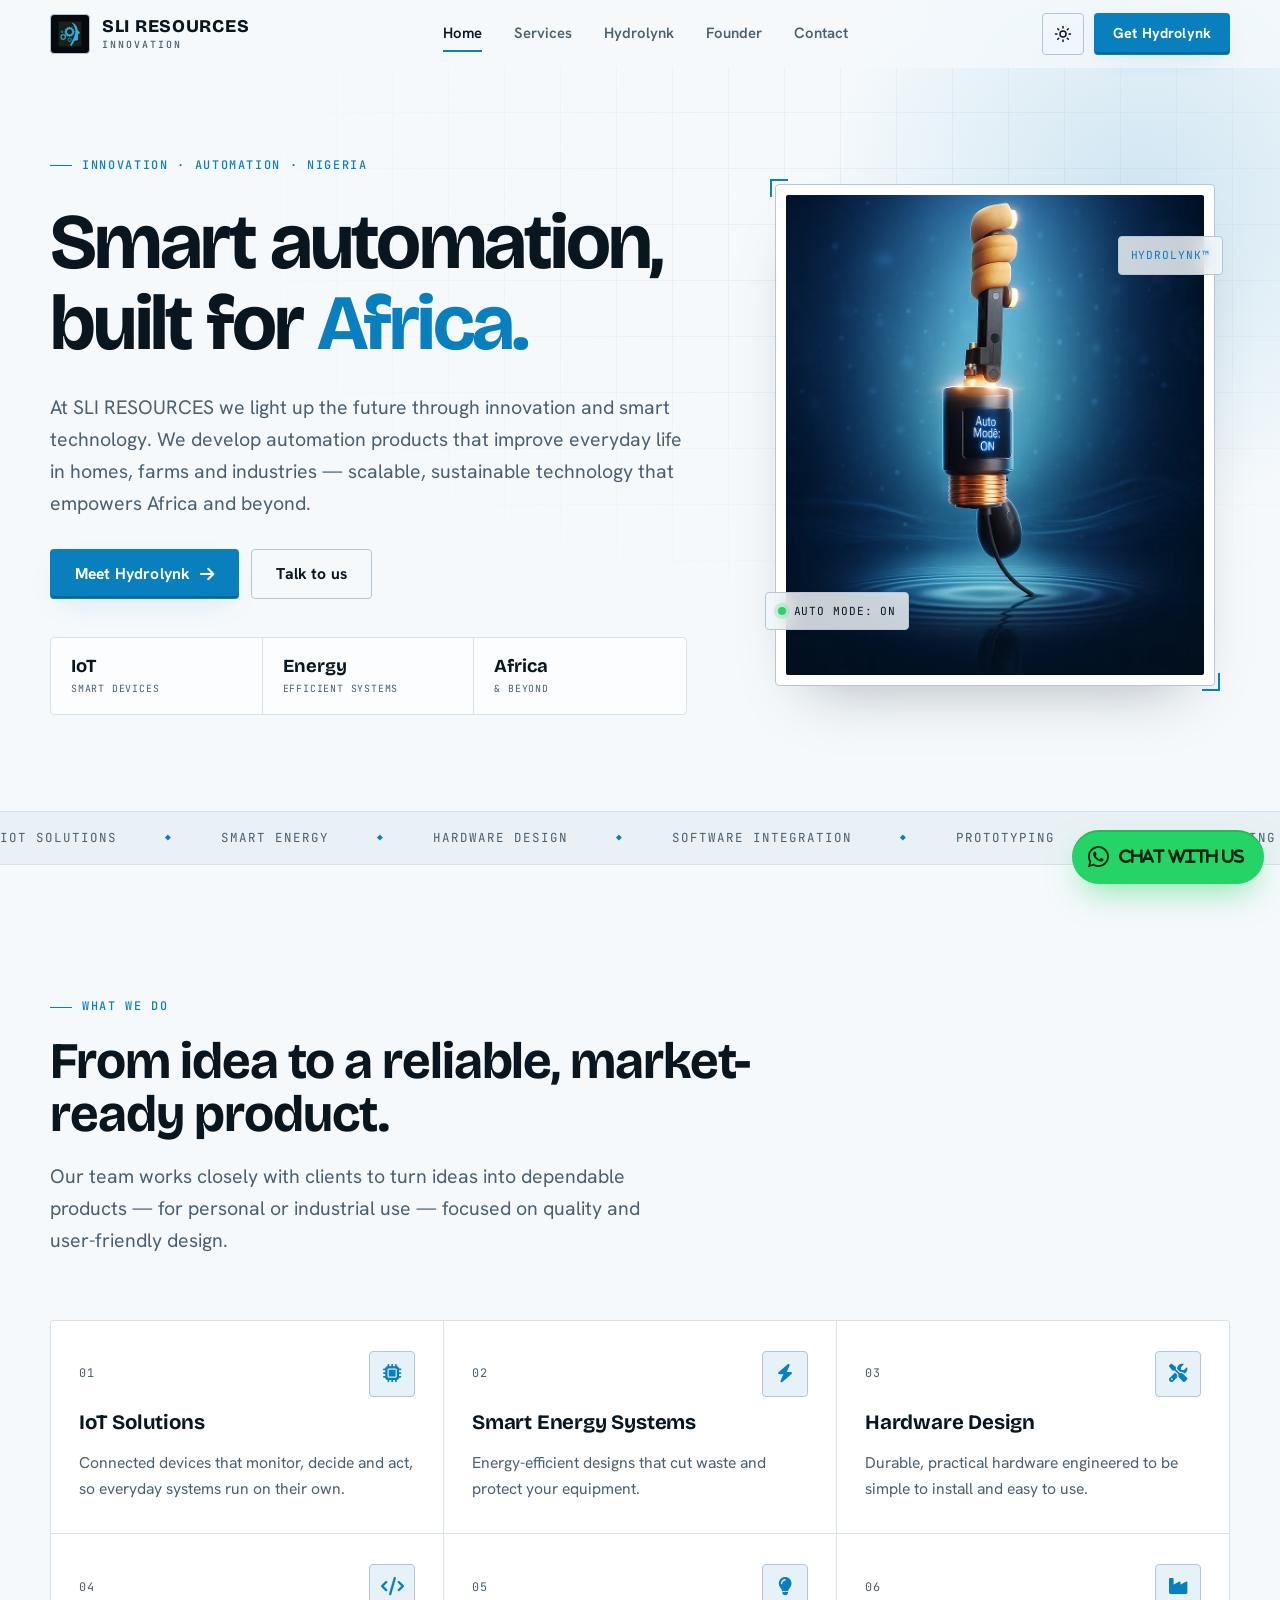
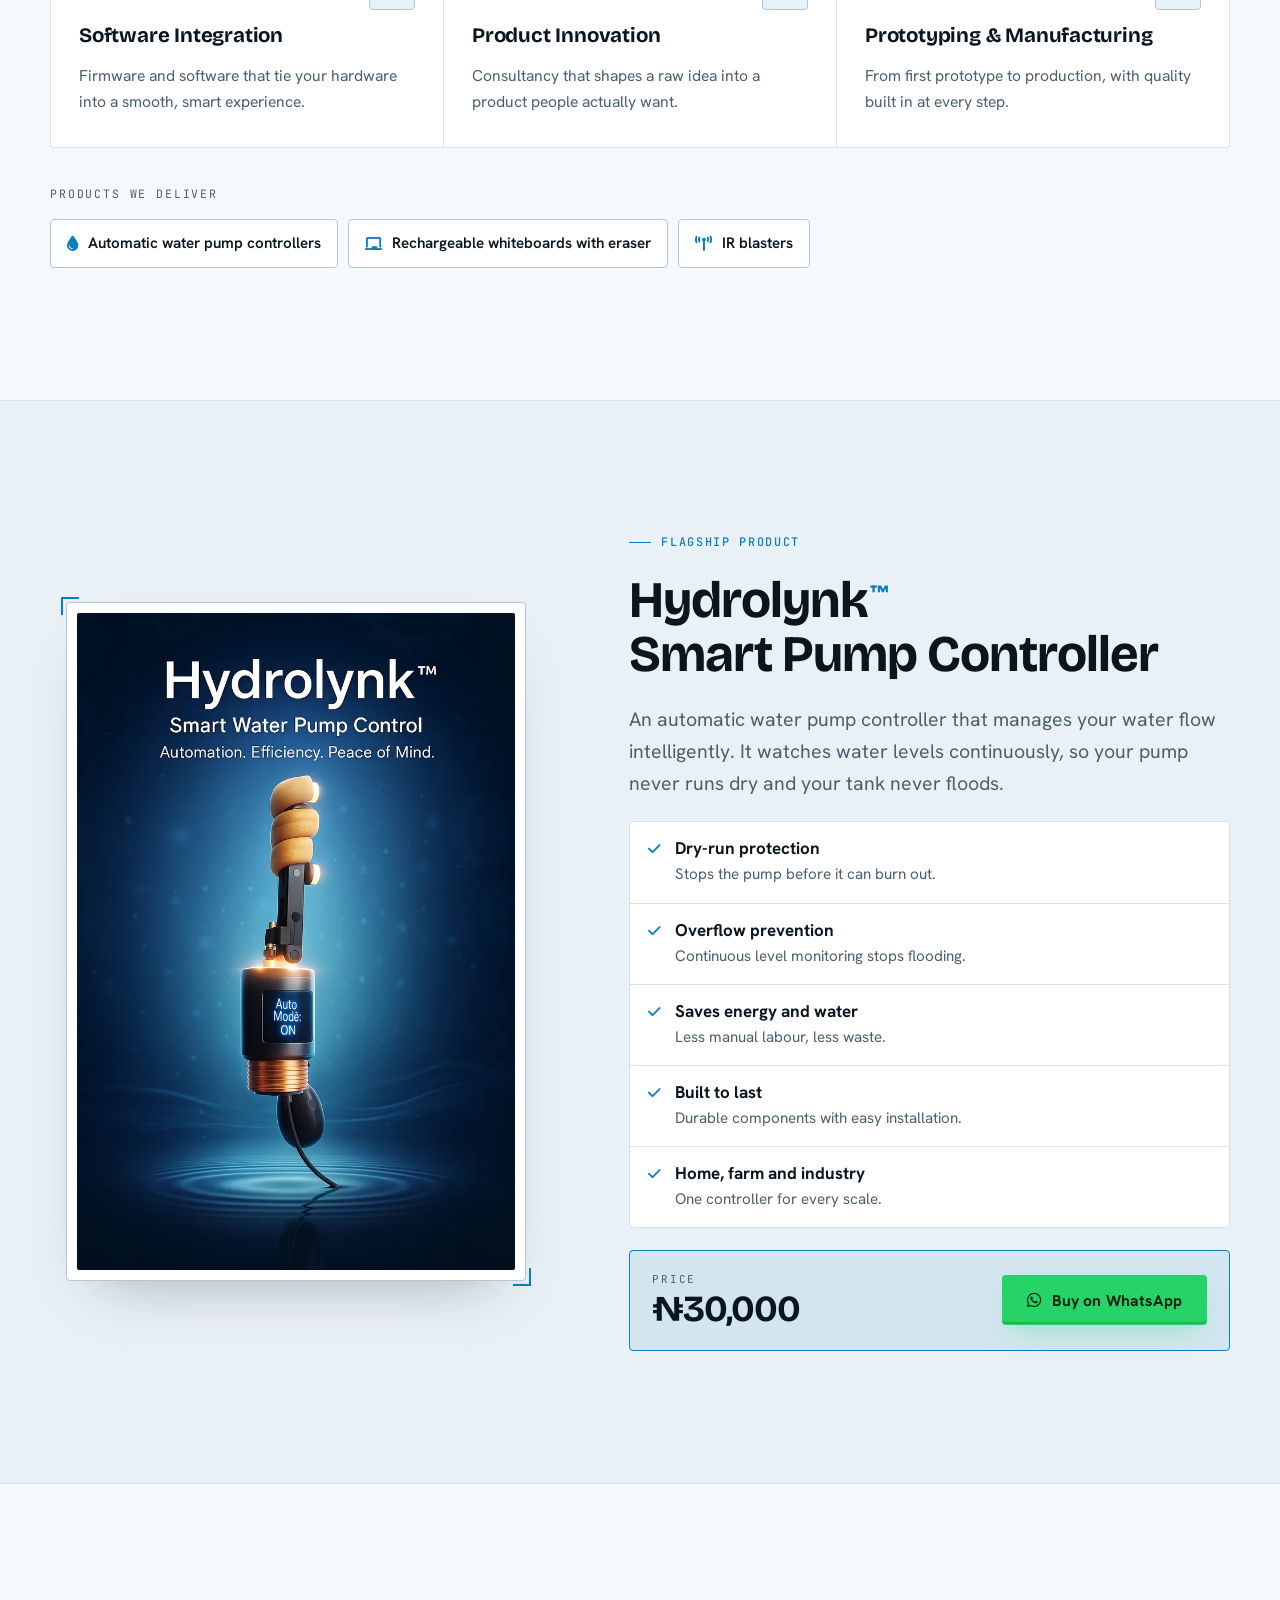
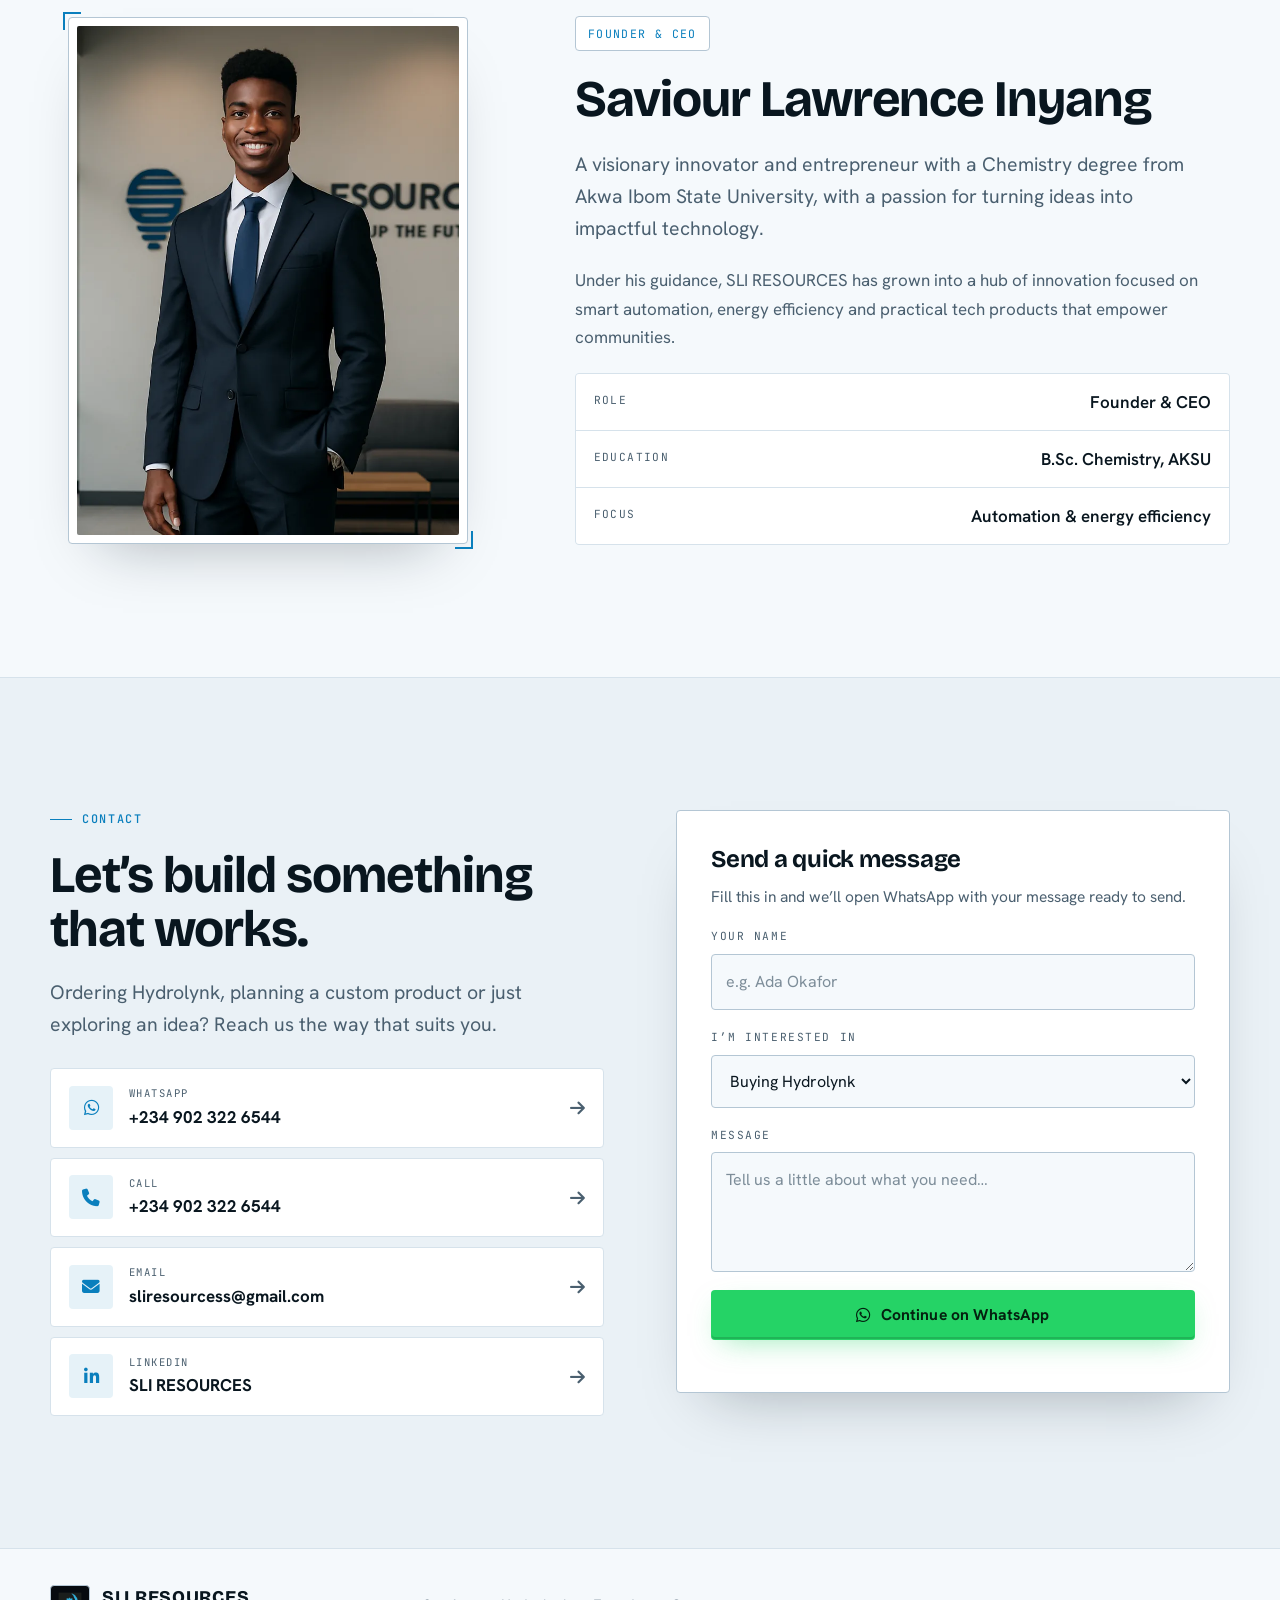
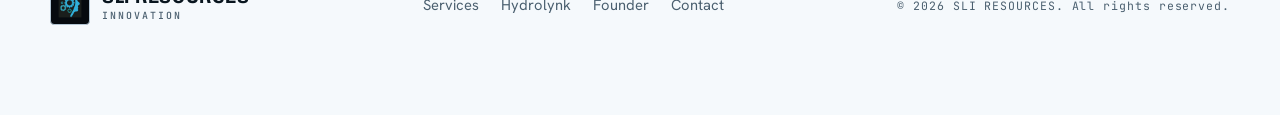
==== commit 0df445b6: "Redesign site: sharp responsive UI, fix blank sections, optimize assets - Real scrolling single-page" ====
--- a/index.html
+++ b/index.html
@@ -1,424 +1,352 @@
 <!DOCTYPE html>
-<html lang="en">
+<html lang="en" data-theme="dark">
 <head>
 <meta charset="UTF-8" />
-<meta name="viewport" content="width=device-width, initial-scale=1" />
-<title>SLI RESOURCES</title>
+<meta name="viewport" content="width=device-width, initial-scale=1, viewport-fit=cover" />
+<title>SLI RESOURCES — Smart automation, built for Africa</title>
+<meta name="description" content="SLI RESOURCES builds smart automation products for homes, farms and industries. Home of Hydrolynk, the automatic water pump controller. Based in Nigeria." />
+<meta name="theme-color" content="#060a0f" />
+<link rel="canonical" href="https://rexphenom.github.io/Sli_Resources/" />
+
+<!-- Social preview -->
+<meta property="og:type" content="website" />
+<meta property="og:site_name" content="SLI RESOURCES" />
+<meta property="og:title" content="SLI RESOURCES — Smart automation, built for Africa" />
+<meta property="og:description" content="Smart automation products for homes, farms and industries. Meet Hydrolynk, the automatic water pump controller." />
+<meta property="og:url" content="https://rexphenom.github.io/Sli_Resources/" />
+<meta property="og:image" content="https://rexphenom.github.io/Sli_Resources/assets/img/og.jpg" />
+<meta property="og:image:width" content="1200" />
+<meta property="og:image:height" content="630" />
+<meta name="twitter:card" content="summary_large_image" />
+
+<link rel="icon" type="image/png" href="assets/img/favicon.png" />
+<link rel="apple-touch-icon" href="assets/img/apple-touch-icon.png" />
+
+<!-- Set theme before first paint (no flash) -->
+<script>
+  (function () {
+    try {
+      var saved = localStorage.getItem("sli-theme");
+      var theme = saved || (window.matchMedia("(prefers-color-scheme: light)").matches ? "light" : "dark");
+      document.documentElement.setAttribute("data-theme", theme);
+      document.documentElement.classList.add("js");
+      var m = document.querySelector('meta[name="theme-color"]');
+      if (m) m.setAttribute("content", theme === "light" ? "#f5f9fc" : "#060a0f");
+    } catch (e) { document.documentElement.classList.add("js"); }
+  })();
+</script>
+
+<link rel="preconnect" href="https://fonts.googleapis.com" />
+<link rel="preconnect" href="https://fonts.gstatic.com" crossorigin />
+<link href="https://fonts.googleapis.com/css2?family=Bricolage+Grotesque:opsz,wght@12..96,500;12..96,700;12..96,800&family=Hanken+Grotesk:wght@400;500;600;700&family=JetBrains+Mono:wght@400;500&display=swap" rel="stylesheet" />
 <link rel="stylesheet" href="https://cdnjs.cloudflare.com/ajax/libs/font-awesome/6.5.0/css/all.min.css" />
-<link href="https://fonts.googleapis.com/css2?family=Roboto:wght@300;700&display=swap" rel="stylesheet" />
-<style>
-  /* Reset & basics */
-  * {
-    margin: 0; padding: 0; box-sizing: border-box;
-  }
-  body {
-    font-family: 'Roboto', sans-serif;
-    background-color: #111;
-    color: #eee;
-    overflow-x: hidden;
-    scroll-behavior: smooth;
-  }
-  body.light {
-    background-color: #f9f9f9;
-    color: #222;
-  }
-
-  /* Blurred background with SLI logo for all sections */
-  section::before {
-    content: "";
-    position: absolute;
-    top: 0; left: 0; width: 100%; height: 100%;
-    background-image: url('sli-logo.png');
-    background-repeat: no-repeat;
-    background-position: center;
-    background-size: cover;
-    filter: blur(6px);
-    opacity: 0.1;
-    z-index: 0;
-  }
-
-  /* Sections base styles */
-  section {
-    position: relative;
-    min-height: 100vh;
-    display: flex;
-    align-items: center;
-    justify-content: center;
-    padding: 4rem 2rem;
-    overflow: hidden;
-  }
-  section .content {
-    position: relative;
-    z-index: 1;
-    max-width: 1000px;
-    display: none;
-    flex-direction: column;
-    gap: 1rem;
-    text-align: left;
-  }
-  section .content.active {
-    display: flex;
-  }
-
-  /* Nav styles - horizontal, floating */
-  nav {
-    position: fixed;
-    top: 0; left: 0; right: 0;
-    background: rgba(0,0,0,0.85);
-    display: flex;
-    justify-content: center;
-    gap: 2.5rem;
-    padding: 1rem 2rem;
-    z-index: 10000;
-    font-weight: 700;
-  }
-  nav a {
-    color: #eee;
-    text-decoration: none;
-    display: flex;
-    align-items: center;
-    gap: 6px;
-    font-size: 1.1rem;
-    transition: color 0.3s ease;
-    cursor: pointer;
-  }
-  nav a:hover {
-    color: #00ffc1;
-  }
-  body.light nav {
-    background: rgba(255,255,255,0.85);
-  }
-  body.light nav a {
-    color: #222;
-  }
-  body.light nav a:hover {
-    color: #009973;
-  }
-
-  /* Dark/Light mode toggle */
-  .toggle-mode {
-    position: fixed;
-    top: 1rem;
-    right: 1rem;
-    background: #00ffc1;
-    color: #000;
-    border: none;
-    border-radius: 50%;
-    width: 42px;
-    height: 42px;
-    font-size: 1.4rem;
-    cursor: pointer;
-    z-index: 10001;
-    display: flex;
-    align-items: center;
-    justify-content: center;
-    box-shadow: 0 0 8px #00ffc1;
-    transition: background 0.3s ease;
-  }
-  .toggle-mode:hover {
-    background: #00d8a8;
-  }
-
-  /* Section headings */
-  h1, h2 {
-    color: #00ffc1;
-    margin-bottom: 1rem;
-    user-select: none;
-  }
-  body.light h1, body.light h2 {
-    color: #009973;
-  }
-
-  /* Paragraph styles */
-  p {
-    font-size: 1.18rem;
-    line-height: 1.7;
-    color: #ccc;
-  }
-  body.light p {
-    color: #444;
-  }
-
-  /* Layout for Hydrolynk and Founder - image left, text right */
-  .row {
-    display: flex;
-    flex-wrap: wrap;
-    align-items: center;
-    gap: 2rem;
-  }
-  .row img {
-    max-width: 400px;
-    width: 100%;
-    border-radius: 12px;
-    box-shadow: 0 0 15px rgba(0,255,193,0.3);
-    z-index: 1;
-    user-select: none;
-  }
-  .row .text {
-    flex: 1;
-  }
-
-  /* Landing section (SLI Resources picture + title below) */
-  #landing {
-    flex-direction: column;
-    text-align: center;
-    justify-content: center;
-    gap: 2rem;
-  }
-  #landing img {
-    max-width: 350px;
-    border-radius: 20px;
-    box-shadow: 0 0 30px #00ffc1aa;
-  }
-  #landing h1 {
-    font-size: 3rem;
-    margin-top: -3rem;
-    user-select: none;
-  }
-
-  /* Contact section with floating icons */
-  #contact p {
-    display: flex;
-    align-items: center;
-    gap: 12px;
-    font-size: 1.2rem;
-  }
-  #contact p i {
-    color: #00ffc1;
-    min-width: 22px;
-    text-align: center;
-  }
-  body.light #contact p i {
-    color: #009973;
-  }
-
-  /* Floating chat icon bottom right */
-  .chat-toggle {
-    position: fixed;
-    bottom: 20px;
-    right: 20px;
-    width: 56px;
-    height: 56px;
-    background: #00ffc1;
-    border-radius: 50%;
-    display: flex;
-    align-items: center;
-    justify-content: center;
-    color: #000;
-    font-size: 1.8rem;
-    cursor: pointer;
-    box-shadow: 0 0 15px #00ffc1;
-    z-index: 10002;
-  }
-  .chatbot {
-    position: fixed;
-    bottom: 86px;
-    right: 20px;
-    width: 360px;
-    height: 480px;
-    background: #fff;
-    border-radius: 12px;
-    box-shadow: 0 0 30px #00ffc1cc;
-    display: none;
-    flex-direction: column;
-    z-index: 10003;
-  }
-  body.light .chatbot {
-    background: #f9f9f9;
-  }
-  .chatbot iframe {
-    border: none;
-    border-radius: 12px;
-    width: 100%;
-    height: 100%;
-  }
-
-  /* Animations for section reveal */
-  @keyframes fadeInUp {
-    from {
-      opacity: 0;
-      transform: translateY(20px);
-    }
-    to {
-      opacity: 1;
-      transform: translateY(0);
-    }
-  }
-  .content.active {
-    animation: fadeInUp 0.7s ease forwards;
-  }
-
-  /* Responsive */
-  @media (max-width: 900px) {
-    nav {
-      gap: 1.2rem;
-      padding: 0.7rem 1rem;
-    }
-    nav a {
-      font-size: 0.95rem;
-    }
-    .row {
-      flex-direction: column;
-    }
-    .row img {
-      max-width: 100%;
-    }
-    .row .text {
-      width: 100%;
-    }
-    #landing h1 {
-      font-size: 2.2rem;
-    }
-  }
-</style>
+<link rel="stylesheet" href="assets/css/styles.css" />
+<link rel="preload" as="image" href="assets/img/hydrolynk.webp" type="image/webp" />
+
+<script type="application/ld+json">
+{
+  "@context": "https://schema.org",
+  "@type": "Organization",
+  "name": "SLI RESOURCES",
+  "url": "https://rexphenom.github.io/Sli_Resources/",
+  "logo": "https://rexphenom.github.io/Sli_Resources/assets/img/apple-touch-icon.png",
+  "email": "sliresourcess@gmail.com",
+  "telephone": "+2349023226544",
+  "founder": { "@type": "Person", "name": "Saviour Lawrence Inyang" },
+  "description": "Smart automation products for homes, farms and industries."
+}
+</script>
 </head>
 <body>
-
-<!-- Dark/Light toggle -->
-<button class="toggle-mode" aria-label="Toggle dark/light mode" title="Toggle dark/light mode" onclick="toggleDarkLight()">
-  <i class="fas fa-adjust"></i>
-</button>
-
-<!-- Navigation -->
-<nav>
-  <a onclick="showSection('landing')" role="button" tabindex="0"><i class="fas fa-house"></i> Landing</a>
-  <a onclick="showSection('services')" role="button" tabindex="0"><i class="fas fa-cogs"></i> Services</a>
-  <a onclick="showSection('hydrolynk')" role="button" tabindex="0"><i class="fas fa-tint"></i> Hydrolynk</a>
-  <a onclick="showSection('founder')" role="button" tabindex="0"><i class="fas fa-user"></i> Founder</a>
-  <a onclick="showSection('contact')" role="button" tabindex="0"><i class="fas fa-envelope"></i> Contact</a>
-</nav>
-
-<!-- Landing Section -->
-<section id="landing">
-  <div class="content active">
-    <img src="sli-logo.png" alt="SLI Resources Logo" draggable="false" />
-    <h1>SLI RESOURCES</h1>
-    <p>
-      At SLI RESOURCES, we light up the future through innovation and smart technology solutions. 
-      We specialize in developing cutting-edge automation products that improve everyday life in homes, farms, and industries. Our commitment is to create scalable and sustainable technology that empowers Africa and beyond.
-    </p>
+<a class="skip" href="#main">Skip to content</a>
+
+<!-- ============ HEADER ============ -->
+<header class="site-header" id="top">
+  <div class="wrap nav">
+    <a class="brand" href="#top" aria-label="SLI RESOURCES — home">
+      <span class="brand-mark"><img src="assets/img/mark.png" alt="" width="26" height="26" /></span>
+      <span class="brand-text">SLI RESOURCES<small>INNOVATION</small></span>
+    </a>
+
+    <nav class="nav-links" aria-label="Primary">
+      <a href="#home" data-spy="home">Home</a>
+      <a href="#services" data-spy="services">Services</a>
+      <a href="#hydrolynk" data-spy="hydrolynk">Hydrolynk</a>
+      <a href="#founder" data-spy="founder">Founder</a>
+      <a href="#contact" data-spy="contact">Contact</a>
+    </nav>
+
+    <div class="nav-actions">
+      <button class="icon-btn theme-toggle" id="themeToggle" type="button" aria-label="Switch colour theme">
+        <svg class="i-moon" width="18" height="18" viewBox="0 0 24 24" fill="none" stroke="currentColor" stroke-width="2" stroke-linecap="round" stroke-linejoin="round" aria-hidden="true"><path d="M21 12.8A9 9 0 1 1 11.2 3a7 7 0 0 0 9.8 9.8z"/></svg>
+        <svg class="i-sun" width="18" height="18" viewBox="0 0 24 24" fill="none" stroke="currentColor" stroke-width="2" stroke-linecap="round" stroke-linejoin="round" aria-hidden="true"><circle cx="12" cy="12" r="4"/><path d="M12 2v2M12 20v2M4.9 4.9l1.4 1.4M17.7 17.7l1.4 1.4M2 12h2M20 12h2M4.9 19.1l1.4-1.4M17.7 6.3l1.4-1.4"/></svg>
+      </button>
+      <a class="btn btn-primary nav-cta" href="#hydrolynk">Get Hydrolynk</a>
+      <button class="icon-btn burger" id="burger" type="button" aria-label="Open menu" aria-expanded="false" aria-controls="sheet">
+        <div><span></span><span></span><span></span></div>
+      </button>
+    </div>
   </div>
-</section>
-
-<!-- Services Section -->
-<section id="services">
-  <div class="content">
-    <h2>Our Services</h2>
-    <p>
-      SLI RESOURCES offers comprehensive tech services including IoT solutions, smart energy systems, hardware design, and software integration.
-      We deliver customized smart products such as automatic water pump controllers, rechargeable whiteboards with erasers, IR blasters, and more.
-      Our expert team works closely with clients to transform ideas into reliable, market-ready products.
-    </p>
-    <p>
-      We also provide consultancy in product innovation, prototyping, and manufacturing, focusing on quality and user-friendly designs.
-      Whether for personal or industrial use, our services aim to automate, simplify, and improve technological interactions.
-    </p>
+</header>
+
+<!-- Mobile menu -->
+<div class="sheet" id="sheet" aria-hidden="true">
+  <nav aria-label="Mobile">
+    <a href="#home" data-spy="home"><span>01</span>Home</a>
+    <a href="#services" data-spy="services"><span>02</span>Services</a>
+    <a href="#hydrolynk" data-spy="hydrolynk"><span>03</span>Hydrolynk</a>
+    <a href="#founder" data-spy="founder"><span>04</span>Founder</a>
+    <a href="#contact" data-spy="contact"><span>05</span>Contact</a>
+  </nav>
+  <a class="btn btn-wa btn-block" href="https://wa.me/2349023226544?text=Hello%20SLI%20RESOURCES%2C%20I%27d%20like%20to%20make%20an%20enquiry." target="_blank" rel="noopener">
+    <i class="fa-brands fa-whatsapp" aria-hidden="true"></i> Chat on WhatsApp
+  </a>
+</div>
+
+<main id="main">
+
+  <!-- ============ HERO ============ -->
+  <section class="hero" id="home" aria-labelledby="hero-title">
+    <div class="wrap hero-grid">
+      <div class="hero-copy">
+        <span class="eyebrow reveal">Innovation · Automation · Nigeria</span>
+        <h1 id="hero-title" class="reveal" style="--d:.06s">Smart automation, built for <em>Africa.</em></h1>
+        <p class="lead reveal" style="--d:.12s">
+          At SLI RESOURCES we light up the future through innovation and smart technology. We develop
+          automation products that improve everyday life in homes, farms and industries — scalable,
+          sustainable technology that empowers Africa and beyond.
+        </p>
+        <div class="hero-actions reveal" style="--d:.18s">
+          <a class="btn btn-primary" href="#hydrolynk">Meet Hydrolynk <i class="fa-solid fa-arrow-right" aria-hidden="true"></i></a>
+          <a class="btn btn-ghost" href="#contact">Talk to us</a>
+        </div>
+        <div class="hero-facts reveal" style="--d:.24s">
+          <div><b>IoT</b><span>Smart devices</span></div>
+          <div><b>Energy</b><span>Efficient systems</span></div>
+          <div><b>Africa</b><span>&amp; beyond</span></div>
+        </div>
+      </div>
+
+      <div class="hero-visual reveal" style="--d:.15s">
+        <div class="frame">
+          <img src="assets/img/hydrolynk.webp" width="896" height="1029" alt="Hydrolynk smart water pump controller with its display showing Auto Mode ON" fetchpriority="high" />
+        </div>
+        <span class="chip chip-a"><span class="dot"></span>Auto mode: on</span>
+        <span class="chip chip-b">Hydrolynk™</span>
+      </div>
+    </div>
+  </section>
+
+  <div class="strip" aria-hidden="true">
+    <div class="strip-track">
+      <span>IoT Solutions</span><span>Smart Energy</span><span>Hardware Design</span><span>Software Integration</span><span>Prototyping</span><span>Manufacturing</span>
+      <span>IoT Solutions</span><span>Smart Energy</span><span>Hardware Design</span><span>Software Integration</span><span>Prototyping</span><span>Manufacturing</span>
+    </div>
   </div>
-</section>
-
-<!-- Hydrolynk Section -->
-<section id="hydrolynk">
-  <div class="content">
-    <div class="row" style="justify-content:center;">
-      <img src="hydrolynk.png" alt="Hydrolynk Smart Pump Controller" draggable="false" />
-      <div class="text">
-        <h2>Hydrolynk Smart Pump Controller</h2>
-        <p>
-          Hydrolynk is an innovative automatic water pump controller designed to intelligently manage water flow.
-          It prevents dry running of pumps and flooding by monitoring water levels continuously.
-          Suitable for home use, farms, and industrial applications, Hydrolynk saves energy and protects your equipment.
-        </p>
-        <p>
-          Equipped with durable components and easy installation, Hydrolynk helps you conserve water and reduce manual labor.
-          Enjoy smart control, alerts, and efficient water management with our flagship product.
-        </p>
-        <p><strong>Price: ₦30,000</strong></p>
-        <a href="https://wa.me/2349023226544?text=I%20want%20to%20buy%20Hydrolynk" target="_blank" style="text-decoration:none;">
-          <button style="padding: 12px 25px; font-size:1rem; background:#00ffc1; border:none; border-radius:8px; cursor:pointer; color:#000; box-shadow: 0 0 10px #00ffc1;">
-            <i class="fas fa-shopping-cart"></i> Buy Now on WhatsApp
-          </button>
-        </a>
-      </div>
-    </div>
+
+  <!-- ============ SERVICES ============ -->
+  <section class="section" id="services" aria-labelledby="services-title">
+    <div class="wrap">
+      <div class="section-head">
+        <span class="eyebrow reveal">What we do</span>
+        <h2 id="services-title" class="reveal" style="--d:.05s">From idea to a reliable, market-ready product.</h2>
+        <p class="lead reveal" style="--d:.1s">
+          Our team works closely with clients to turn ideas into dependable products — for personal or
+          industrial use — focused on quality and user-friendly design.
+        </p>
+      </div>
+
+      <div class="services-grid">
+        <article class="svc reveal">
+          <div class="svc-top"><span class="svc-num">01</span><span class="svc-icon"><i class="fa-solid fa-microchip" aria-hidden="true"></i></span></div>
+          <h3>IoT Solutions</h3>
+          <p>Connected devices that monitor, decide and act, so everyday systems run on their own.</p>
+        </article>
+        <article class="svc reveal" style="--d:.06s">
+          <div class="svc-top"><span class="svc-num">02</span><span class="svc-icon"><i class="fa-solid fa-bolt" aria-hidden="true"></i></span></div>
+          <h3>Smart Energy Systems</h3>
+          <p>Energy-efficient designs that cut waste and protect your equipment.</p>
+        </article>
+        <article class="svc reveal" style="--d:.12s">
+          <div class="svc-top"><span class="svc-num">03</span><span class="svc-icon"><i class="fa-solid fa-screwdriver-wrench" aria-hidden="true"></i></span></div>
+          <h3>Hardware Design</h3>
+          <p>Durable, practical hardware engineered to be simple to install and easy to use.</p>
+        </article>
+        <article class="svc reveal">
+          <div class="svc-top"><span class="svc-num">04</span><span class="svc-icon"><i class="fa-solid fa-code" aria-hidden="true"></i></span></div>
+          <h3>Software Integration</h3>
+          <p>Firmware and software that tie your hardware into a smooth, smart experience.</p>
+        </article>
+        <article class="svc reveal" style="--d:.06s">
+          <div class="svc-top"><span class="svc-num">05</span><span class="svc-icon"><i class="fa-solid fa-lightbulb" aria-hidden="true"></i></span></div>
+          <h3>Product Innovation</h3>
+          <p>Consultancy that shapes a raw idea into a product people actually want.</p>
+        </article>
+        <article class="svc reveal" style="--d:.12s">
+          <div class="svc-top"><span class="svc-num">06</span><span class="svc-icon"><i class="fa-solid fa-industry" aria-hidden="true"></i></span></div>
+          <h3>Prototyping &amp; Manufacturing</h3>
+          <p>From first prototype to production, with quality built in at every step.</p>
+        </article>
+      </div>
+
+      <div class="products reveal">
+        <span class="products-label">Products we deliver</span>
+        <ul class="tags">
+          <li><i class="fa-solid fa-droplet" aria-hidden="true"></i> Automatic water pump controllers</li>
+          <li><i class="fa-solid fa-chalkboard" aria-hidden="true"></i> Rechargeable whiteboards with eraser</li>
+          <li><i class="fa-solid fa-tower-broadcast" aria-hidden="true"></i> IR blasters</li>
+        </ul>
+      </div>
+    </div>
+  </section>
+
+  <!-- ============ HYDROLYNK ============ -->
+  <section class="section product" id="hydrolynk" aria-labelledby="hydrolynk-title">
+    <div class="wrap product-grid">
+      <div class="product-visual reveal">
+        <div class="frame">
+          <img class="poster" src="assets/img/hydrolynk-poster.webp" width="768" height="1152" loading="lazy" alt="Hydrolynk poster: Smart Water Pump Control. Automation. Efficiency. Peace of Mind." />
+        </div>
+      </div>
+
+      <div class="product-copy">
+        <span class="eyebrow reveal">Flagship product</span>
+        <h2 id="hydrolynk-title" class="reveal" style="--d:.05s">Hydrolynk<sup>™</sup><br />Smart Pump Controller</h2>
+        <p class="lead reveal" style="--d:.1s">
+          An automatic water pump controller that manages your water flow intelligently. It watches water
+          levels continuously, so your pump never runs dry and your tank never floods.
+        </p>
+
+        <ul class="features reveal" style="--d:.14s">
+          <li><i class="fa-solid fa-check" aria-hidden="true"></i><div><b>Dry-run protection</b><span>Stops the pump before it can burn out.</span></div></li>
+          <li><i class="fa-solid fa-check" aria-hidden="true"></i><div><b>Overflow prevention</b><span>Continuous level monitoring stops flooding.</span></div></li>
+          <li><i class="fa-solid fa-check" aria-hidden="true"></i><div><b>Saves energy and water</b><span>Less manual labour, less waste.</span></div></li>
+          <li><i class="fa-solid fa-check" aria-hidden="true"></i><div><b>Built to last</b><span>Durable components with easy installation.</span></div></li>
+          <li><i class="fa-solid fa-check" aria-hidden="true"></i><div><b>Home, farm and industry</b><span>One controller for every scale.</span></div></li>
+        </ul>
+
+        <div class="buy reveal" style="--d:.18s">
+          <div class="price"><small>Price</small><strong>₦30,000</strong></div>
+          <a class="btn btn-wa" href="https://wa.me/2349023226544?text=Hello%20SLI%20RESOURCES%2C%20I%20want%20to%20buy%20Hydrolynk." target="_blank" rel="noopener">
+            <i class="fa-brands fa-whatsapp" aria-hidden="true"></i> Buy on WhatsApp
+          </a>
+        </div>
+      </div>
+    </div>
+  </section>
+
+  <!-- ============ FOUNDER ============ -->
+  <section class="section" id="founder" aria-labelledby="founder-title">
+    <div class="wrap founder-grid">
+      <div class="founder-photo reveal">
+        <div class="frame">
+          <img src="assets/img/founder.webp" width="720" height="960" loading="lazy" alt="Saviour Lawrence Inyang, Founder and CEO of SLI RESOURCES" />
+        </div>
+      </div>
+
+      <div class="founder-copy">
+        <span class="role reveal">Founder &amp; CEO</span>
+        <h2 id="founder-title" class="reveal" style="--d:.05s">Saviour Lawrence Inyang</h2>
+        <p class="lead reveal" style="--d:.1s">
+          A visionary innovator and entrepreneur with a Chemistry degree from Akwa Ibom State University,
+          with a passion for turning ideas into impactful technology.
+        </p>
+        <p class="reveal" style="--d:.14s">
+          Under his guidance, SLI RESOURCES has grown into a hub of innovation focused on smart automation,
+          energy efficiency and practical tech products that empower communities.
+        </p>
+        <dl class="cred reveal" style="--d:.18s">
+          <div><dt>Role</dt><dd>Founder &amp; CEO</dd></div>
+          <div><dt>Education</dt><dd>B.Sc. Chemistry, AKSU</dd></div>
+          <div><dt>Focus</dt><dd>Automation &amp; energy efficiency</dd></div>
+        </dl>
+      </div>
+    </div>
+  </section>
+
+  <!-- ============ CONTACT ============ -->
+  <section class="section contact" id="contact" aria-labelledby="contact-title">
+    <div class="wrap contact-grid">
+      <div class="contact-copy">
+        <span class="eyebrow reveal">Contact</span>
+        <h2 id="contact-title" class="reveal" style="--d:.05s">Let’s build something that works.</h2>
+        <p class="lead reveal" style="--d:.1s">
+          Ordering Hydrolynk, planning a custom product or just exploring an idea? Reach us the way that suits you.
+        </p>
+        <div class="links reveal" style="--d:.14s">
+          <a class="link-tile" href="https://wa.me/2349023226544?text=Hello%20SLI%20RESOURCES%2C%20I%27d%20like%20to%20make%20an%20enquiry." target="_blank" rel="noopener">
+            <span class="ic"><i class="fa-brands fa-whatsapp" aria-hidden="true"></i></span>
+            <span><small>WhatsApp</small><b>+234 902 322 6544</b></span>
+            <i class="fa-solid fa-arrow-right go" aria-hidden="true"></i>
+          </a>
+          <a class="link-tile" href="tel:+2349023226544">
+            <span class="ic"><i class="fa-solid fa-phone" aria-hidden="true"></i></span>
+            <span><small>Call</small><b>+234 902 322 6544</b></span>
+            <i class="fa-solid fa-arrow-right go" aria-hidden="true"></i>
+          </a>
+          <a class="link-tile" href="mailto:sliresourcess@gmail.com">
+            <span class="ic"><i class="fa-solid fa-envelope" aria-hidden="true"></i></span>
+            <span><small>Email</small><b>sliresourcess@gmail.com</b></span>
+            <i class="fa-solid fa-arrow-right go" aria-hidden="true"></i>
+          </a>
+          <a class="link-tile" href="https://www.linkedin.com/in/sliresources" target="_blank" rel="noopener">
+            <span class="ic"><i class="fa-brands fa-linkedin-in" aria-hidden="true"></i></span>
+            <span><small>LinkedIn</small><b>SLI RESOURCES</b></span>
+            <i class="fa-solid fa-arrow-right go" aria-hidden="true"></i>
+          </a>
+        </div>
+      </div>
+
+      <form class="form-card reveal" id="enquiry" style="--d:.1s" novalidate>
+        <h3>Send a quick message</h3>
+        <p>Fill this in and we’ll open WhatsApp with your message ready to send.</p>
+        <div class="field">
+          <label for="f-name">Your name</label>
+          <input id="f-name" name="name" type="text" autocomplete="name" placeholder="e.g. Ada Okafor" required />
+        </div>
+        <div class="field">
+          <label for="f-topic">I’m interested in</label>
+          <select id="f-topic" name="topic">
+            <option>Buying Hydrolynk</option>
+            <option>A custom product</option>
+            <option>Prototyping or manufacturing</option>
+            <option>Consultancy</option>
+            <option>Something else</option>
+          </select>
+        </div>
+        <div class="field">
+          <label for="f-msg">Message</label>
+          <textarea id="f-msg" name="message" placeholder="Tell us a little about what you need…"></textarea>
+        </div>
+        <button class="btn btn-wa btn-block" type="submit"><i class="fa-brands fa-whatsapp" aria-hidden="true"></i> Continue on WhatsApp</button>
+        <p class="form-note" id="formNote" role="status"></p>
+      </form>
+    </div>
+  </section>
+</main>
+
+<!-- ============ FOOTER ============ -->
+<footer class="site-footer">
+  <div class="wrap foot">
+    <a class="brand" href="#top" aria-label="Back to top">
+      <span class="brand-mark"><img src="assets/img/mark.png" alt="" width="26" height="26" loading="lazy" /></span>
+      <span class="brand-text">SLI RESOURCES<small>INNOVATION</small></span>
+    </a>
+    <nav class="foot-links" aria-label="Footer">
+      <a href="#services">Services</a>
+      <a href="#hydrolynk">Hydrolynk</a>
+      <a href="#founder">Founder</a>
+      <a href="#contact">Contact</a>
+    </nav>
+    <p class="copy">© <span id="year">2026</span> SLI RESOURCES. All rights reserved.</p>
   </div>
-</section>
-
-<!-- Founder Section -->
-<section id="founder">
-  <div class="content">
-    <div class="row" style="justify-content:center; flex-wrap: nowrap;">
-      <img src="founder.png" alt="Saviour Lawrence Inyang, Founder of SLI RESOURCES" draggable="false" />
-      <div class="text">
-        <h2>Saviour Lawrence Inyang</h2>
-        <p>
-          Founder & CEO of SLI RESOURCES, Saviour Lawrence is a visionary innovator and entrepreneur with a Chemistry degree from Akwa Ibom State University.
-          With a passion for transforming ideas into impactful technology, he leads the company towards creating smart, sustainable solutions for everyday challenges.
-        </p>
-        <p>
-          Under his guidance, SLI RESOURCES has grown into a hub of innovation, focused on smart automation, energy efficiency, and practical tech products that empower communities.
-        </p>
-      </div>
-    </div>
-  </div>
-</section>
-
-<!-- Contact Section -->
-<section id="contact">
-  <div class="content">
-    <h2>Contact Us</h2>
-    <p><i class="fas fa-phone"></i> +234 902 322 6544</p>
-    <p><i class="fas fa-envelope"></i> sliresourcess@gmail.com</p>
-    <p><i class="fab fa-linkedin"></i> <a href="https://www.linkedin.com/in/sliresources" target="_blank" style="color:#00ffc1; text-decoration:none;">LinkedIn Profile</a></p>
-  </div>
-</section>
-
-<!-- Floating Chatbot Icon -->
-<div class="chat-toggle" title="Chat with FANNYREX AI" aria-label="Chat with FANNYREX AI" tabindex="0" role="button" onclick="toggleChatbot()">
-  <i class="fas fa-comment"></i>
-</div>
-
-<!-- Chatbot container -->
-<div class="chatbot" id="chatbot" aria-live="polite" aria-label="Chatbot window">
-  <iframe src="https://chat.openai.com" allow="clipboard-read; clipboard-write" loading="lazy" title="FANNYREX AI Chatbot"></iframe>
-</div>
-
-<script>
-  // Dark/Light mode toggle
-  function toggleDarkLight() {
-    document.body.classList.toggle('light');
-  }
-
-  // Show/hide sections content
-  function showSection(id) {
-    document.querySelectorAll('section .content').forEach(c => c.classList.remove('active'));
-    document.getElementById(id).querySelector('.content').classList.add('active');
-    // Scroll to top of section smoothly
-    window.scrollTo({ top: document.getElementById(id).offsetTop - 60, behavior: 'smooth' });
-  }
-
-  // Chatbot toggle
-  function toggleChatbot() {
-    const bot = document.getElementById('chatbot');
-    if (bot.style.display === 'flex') {
-      bot.style.display = 'none';
-    } else {
-      bot.style.display = 'flex';
-    }
-  }
-
-  // Accessibility: allow nav links to open on keyboard Enter key
-  document.querySelectorAll('nav a').forEach(link => {
-    link.addEventListener('keydown', e => {
-      if (e.key === 'Enter' || e.key === ' ') {
-        e.preventDefault();
-        link.click();
-      }
-    });
-  });
-
-  // Initially show landing content only
-  showSection('landing');
-</script>
-
+</footer>
+
+<!-- Floating WhatsApp -->
+<a class="fab" href="https://wa.me/2349023226544?text=Hello%20SLI%20RESOURCES%2C%20I%27d%20like%20to%20make%20an%20enquiry." target="_blank" rel="noopener" aria-label="Chat with SLI RESOURCES on WhatsApp">
+  <i class="fa-brands fa-whatsapp" aria-hidden="true"></i><span class="fab-label">Chat with us</span>
+</a>
+
+<script src="assets/js/main.js" defer></script>
 </body>
-  </html>
+</html>
--- a/assets/css/styles.css
+++ b/assets/css/styles.css
@@ -0,0 +1,472 @@
+/* ==========================================================================
+   SLI RESOURCES — design system
+   Sharp, engineered, high-contrast. Brand colours come from the SLI mark.
+   ========================================================================== */
+
+/* ---------- Tokens ---------- */
+:root {
+  color-scheme: dark;
+  --bg: #060a0f;
+  --bg-2: #0a1118;
+  --surface: #0d151d;
+  --surface-2: #121c26;
+  --line: #1b2a38;
+  --line-strong: #2a3f52;
+  --text: #e9f2f8;
+  --muted: #8fa3b3;
+  --accent: #2bb5f2;
+  --accent-2: #20b2a6;
+  --accent-ink: #03141d;
+  --accent-soft: rgba(43, 181, 242, 0.12);
+  --glow: rgba(43, 181, 242, 0.22);
+  --wa: #25d366;
+  --shadow: 0 30px 60px -30px rgba(0, 0, 0, 0.7);
+
+  --font-display: "Bricolage Grotesque", "Segoe UI", system-ui, sans-serif;
+  --font-body: "Hanken Grotesk", "Segoe UI", system-ui, sans-serif;
+  --font-mono: "JetBrains Mono", ui-monospace, "SFMono-Regular", Menlo, monospace;
+
+  --r: 4px;
+  --r-lg: 8px;
+  --nav-h: 68px;
+  --wrap: 1180px;
+  --ease: cubic-bezier(0.2, 0.7, 0.2, 1);
+}
+
+[data-theme="light"] {
+  color-scheme: light;
+  --bg: #f5f9fc;
+  --bg-2: #eaf1f6;
+  --surface: #ffffff;
+  --surface-2: #f0f5f9;
+  --line: #d6e2eb;
+  --line-strong: #b4c6d4;
+  --text: #09161f;
+  --muted: #4a5f6f;
+  --accent: #0a7fbd;
+  --accent-2: #0b8a82;
+  --accent-ink: #ffffff;
+  --accent-soft: rgba(10, 127, 189, 0.1);
+  --glow: rgba(10, 127, 189, 0.16);
+  --shadow: 0 30px 60px -34px rgba(9, 22, 31, 0.35);
+}
+
+/* ---------- Base ---------- */
+*,
+*::before,
+*::after { box-sizing: border-box; margin: 0; padding: 0; }
+
+html {
+  scroll-behavior: smooth;
+  scroll-padding-top: calc(var(--nav-h) + 12px);
+  -webkit-text-size-adjust: 100%;
+}
+
+body {
+  font-family: var(--font-body);
+  font-size: 1.0625rem;
+  line-height: 1.65;
+  color: var(--text);
+  background: var(--bg);
+  overflow-x: hidden;
+  -webkit-font-smoothing: antialiased;
+  text-rendering: optimizeLegibility;
+}
+
+img, svg { display: block; max-width: 100%; }
+a { color: inherit; text-decoration: none; }
+button { font: inherit; color: inherit; background: none; border: 0; cursor: pointer; }
+ul { list-style: none; }
+
+:focus-visible {
+  outline: 2px solid var(--accent);
+  outline-offset: 3px;
+  border-radius: 2px;
+}
+
+::selection { background: var(--accent); color: var(--accent-ink); }
+
+.wrap { width: min(100% - clamp(32px, 8vw, 64px), var(--wrap)); margin-inline: auto; }
+
+.skip {
+  position: fixed; left: 12px; top: -60px; z-index: 1000;
+  padding: 10px 16px; background: var(--accent); color: var(--accent-ink);
+  font-weight: 700; border-radius: var(--r);
+  transition: top 0.2s var(--ease);
+}
+.skip:focus { top: 12px; }
+
+/* ---------- Type ---------- */
+h1, h2, h3 {
+  font-family: var(--font-display);
+  line-height: 1.04;
+  letter-spacing: -0.02em;
+  font-weight: 700;
+}
+h1 { font-size: clamp(2.5rem, 6.4vw, 4.9rem); letter-spacing: -0.035em; }
+h2 { font-size: clamp(2rem, 4.2vw, 3.2rem); }
+h3 { font-size: 1.28rem; letter-spacing: -0.01em; line-height: 1.2; }
+
+.eyebrow {
+  display: inline-flex; align-items: center; gap: 10px;
+  font-family: var(--font-mono);
+  font-size: 0.74rem; font-weight: 500;
+  letter-spacing: 0.14em; text-transform: uppercase;
+  color: var(--accent);
+}
+.eyebrow::before {
+  content: ""; width: 22px; height: 1px; background: currentColor;
+}
+
+.lead { font-size: clamp(1.06rem, 1.6vw, 1.22rem); color: var(--muted); max-width: 58ch; }
+.accent { color: var(--accent); }
+
+/* ---------- Buttons ---------- */
+.btn {
+  display: inline-flex; align-items: center; justify-content: center; gap: 10px;
+  min-height: 50px; padding: 0 24px;
+  font-weight: 700; font-size: 0.98rem; letter-spacing: 0.01em;
+  border-radius: var(--r);
+  border: 1px solid transparent;
+  transition: transform 0.2s var(--ease), background 0.2s, border-color 0.2s, box-shadow 0.2s;
+  white-space: nowrap;
+}
+.btn i { font-size: 1.05em; }
+.btn:active { transform: translateY(1px) scale(0.99); }
+
+.btn-primary {
+  background: var(--accent); color: var(--accent-ink);
+  box-shadow: 0 10px 30px -10px var(--glow), inset 0 -2px 0 rgba(0, 0, 0, 0.18);
+}
+.btn-primary:hover { transform: translateY(-2px); box-shadow: 0 16px 36px -10px var(--glow), inset 0 -2px 0 rgba(0, 0, 0, 0.18); }
+
+.btn-ghost { border-color: var(--line-strong); color: var(--text); background: transparent; }
+.btn-ghost:hover { border-color: var(--accent); color: var(--accent); background: var(--accent-soft); }
+
+.btn-wa { background: var(--wa); color: #04210f; box-shadow: 0 10px 30px -12px rgba(37, 211, 102, 0.55), inset 0 -2px 0 rgba(0, 0, 0, 0.15); }
+.btn-wa:hover { transform: translateY(-2px); }
+
+.btn-block { width: 100%; }
+
+/* ---------- Header ---------- */
+.site-header {
+  position: fixed; inset: 0 0 auto 0; z-index: 100;
+  height: var(--nav-h);
+  background: color-mix(in srgb, var(--bg) 78%, transparent);
+  -webkit-backdrop-filter: saturate(160%) blur(16px);
+  backdrop-filter: saturate(160%) blur(16px);
+  border-bottom: 1px solid transparent;
+  transition: border-color 0.3s, background 0.3s;
+}
+.site-header.scrolled { border-bottom-color: var(--line); }
+
+.nav { height: 100%; display: flex; align-items: center; justify-content: space-between; gap: 16px; }
+
+.brand { display: flex; align-items: center; gap: 12px; }
+.brand-mark {
+  width: 40px; height: 40px; flex: none;
+  display: grid; place-items: center;
+  background: #060a0f; border: 1px solid var(--line-strong); border-radius: var(--r);
+}
+.brand-mark img { width: 26px; height: 26px; object-fit: contain; }
+.brand-text { font-family: var(--font-display); font-weight: 800; font-size: 1.12rem; letter-spacing: 0.04em; line-height: 1; }
+.brand-text small { display: block; margin-top: 4px; font-family: var(--font-mono); font-weight: 500; font-size: 0.62rem; letter-spacing: 0.2em; color: var(--muted); }
+
+.nav-links { display: none; align-items: center; gap: 4px; }
+.nav-links a {
+  position: relative; padding: 10px 14px;
+  font-size: 0.93rem; font-weight: 600; color: var(--muted);
+  transition: color 0.2s;
+}
+.nav-links a::after {
+  content: ""; position: absolute; left: 14px; right: 14px; bottom: 4px; height: 2px;
+  background: var(--accent); transform: scaleX(0); transform-origin: left;
+  transition: transform 0.3s var(--ease);
+}
+.nav-links a:hover, .nav-links a[aria-current="true"] { color: var(--text); }
+.nav-links a[aria-current="true"]::after, .nav-links a:hover::after { transform: scaleX(1); }
+
+.nav-actions { display: flex; align-items: center; gap: 10px; }
+.nav-cta { display: none; min-height: 42px; padding: 0 18px; font-size: 0.9rem; }
+
+.icon-btn {
+  width: 42px; height: 42px; display: grid; place-items: center;
+  border: 1px solid var(--line-strong); border-radius: var(--r);
+  color: var(--text); transition: border-color 0.2s, color 0.2s, background 0.2s;
+}
+.icon-btn:hover { border-color: var(--accent); color: var(--accent); background: var(--accent-soft); }
+.theme-toggle .i-sun { display: none; }
+[data-theme="light"] .theme-toggle .i-sun { display: block; }
+[data-theme="light"] .theme-toggle .i-moon { display: none; }
+
+/* Burger */
+.burger span { display: block; width: 18px; height: 2px; background: currentColor; margin: 2px auto; transition: transform 0.3s var(--ease), opacity 0.2s; }
+.burger[aria-expanded="true"] span:nth-child(1) { transform: translateY(6px) rotate(45deg); }
+.burger[aria-expanded="true"] span:nth-child(2) { opacity: 0; }
+.burger[aria-expanded="true"] span:nth-child(3) { transform: translateY(-6px) rotate(-45deg); }
+
+/* Mobile sheet */
+.sheet {
+  position: fixed; inset: var(--nav-h) 0 0 0; z-index: 99;
+  display: flex; flex-direction: column; justify-content: space-between;
+  padding: 24px clamp(16px, 5vw, 32px) 28px;
+  background: var(--bg);
+  border-top: 1px solid var(--line);
+  opacity: 0; visibility: hidden; transform: translateY(-8px);
+  transition: opacity 0.25s var(--ease), transform 0.25s var(--ease), visibility 0s 0.25s;
+}
+.sheet.open { opacity: 1; visibility: visible; transform: none; transition-delay: 0s; }
+.sheet nav a {
+  display: flex; align-items: baseline; gap: 16px;
+  padding: 16px 0; border-bottom: 1px solid var(--line);
+  font-family: var(--font-display); font-size: 1.9rem; font-weight: 700; letter-spacing: -0.02em;
+}
+.sheet nav a span { font-family: var(--font-mono); font-size: 0.72rem; color: var(--accent); letter-spacing: 0.1em; font-weight: 500; }
+.sheet nav a[aria-current="true"] { color: var(--accent); }
+.sheet .btn { margin-top: 24px; }
+
+/* ---------- Sections ---------- */
+section { position: relative; }
+.section { padding: clamp(72px, 11vw, 132px) 0; }
+.section-head { display: grid; gap: 18px; margin-bottom: clamp(36px, 6vw, 64px); max-width: 780px; }
+
+/* ---------- Hero ---------- */
+.hero {
+  position: relative; overflow: hidden;
+  padding: calc(var(--nav-h) + clamp(40px, 8vw, 88px)) 0 clamp(56px, 8vw, 96px);
+}
+.hero::before { /* blueprint grid */
+  content: ""; position: absolute; inset: 0; z-index: 0;
+  background-image:
+    linear-gradient(var(--line) 1px, transparent 1px),
+    linear-gradient(90deg, var(--line) 1px, transparent 1px);
+  background-size: 56px 56px;
+  opacity: 0.5;
+  -webkit-mask-image: radial-gradient(ellipse 80% 70% at 70% 30%, #000 10%, transparent 72%);
+  mask-image: radial-gradient(ellipse 80% 70% at 70% 30%, #000 10%, transparent 72%);
+}
+.hero::after { /* glow */
+  content: ""; position: absolute; z-index: 0;
+  width: 720px; height: 720px; right: -220px; top: -160px;
+  background: radial-gradient(circle, var(--glow), transparent 62%);
+  pointer-events: none;
+}
+.hero-grid { position: relative; z-index: 1; display: grid; gap: 48px; align-items: center; }
+.hero-copy { display: grid; gap: 26px; }
+.hero-copy h1 em { font-style: normal; color: var(--accent); }
+.hero-actions { display: flex; flex-wrap: wrap; gap: 12px; margin-top: 4px; }
+
+.hero-facts {
+  display: grid; grid-template-columns: repeat(3, 1fr);
+  margin-top: 12px; border: 1px solid var(--line); border-radius: var(--r);
+  background: color-mix(in srgb, var(--surface) 70%, transparent);
+}
+.hero-facts div { padding: 16px 14px; border-right: 1px solid var(--line); }
+.hero-facts div:last-child { border-right: 0; }
+.hero-facts b { display: block; font-family: var(--font-display); font-size: 1.15rem; line-height: 1.15; }
+.hero-facts span { display: block; margin-top: 4px; font-family: var(--font-mono); font-size: 0.62rem; line-height: 1.45; letter-spacing: 0.08em; text-transform: uppercase; color: var(--muted); }
+
+/* Framed visual with engineering corner marks */
+.frame { position: relative; padding: 10px; border: 1px solid var(--line-strong); border-radius: var(--r); background: var(--surface); box-shadow: var(--shadow); }
+.frame img { width: 100%; height: auto; border-radius: 2px; background: var(--surface-2); }
+.frame::before, .frame::after {
+  content: ""; position: absolute; width: 18px; height: 18px; pointer-events: none;
+  border: 2px solid var(--accent);
+}
+.frame::before { top: -6px; left: -6px; border-right: 0; border-bottom: 0; }
+.frame::after { bottom: -6px; right: -6px; border-left: 0; border-top: 0; }
+
+.hero-visual { position: relative; max-width: 440px; width: 100%; margin-inline: auto; }
+.chip {
+  position: absolute; display: inline-flex; align-items: center; gap: 8px;
+  padding: 9px 12px; border-radius: var(--r);
+  font-family: var(--font-mono); font-size: 0.7rem; letter-spacing: 0.08em; text-transform: uppercase;
+  background: color-mix(in srgb, var(--bg) 82%, transparent);
+  -webkit-backdrop-filter: blur(10px); backdrop-filter: blur(10px);
+  border: 1px solid var(--line-strong); color: var(--text);
+}
+.chip .dot { width: 8px; height: 8px; border-radius: 50%; background: var(--wa); box-shadow: 0 0 0 4px rgba(37, 211, 102, 0.18); animation: pulse 2.2s infinite; }
+.chip-a { left: -10px; bottom: 56px; }
+.chip-b { right: -8px; top: 52px; color: var(--accent); }
+@keyframes pulse { 50% { box-shadow: 0 0 0 8px rgba(37, 211, 102, 0); } }
+
+/* ---------- Marquee strip ---------- */
+.strip { border-block: 1px solid var(--line); background: var(--bg-2); overflow: hidden; }
+.strip-track { display: flex; gap: 48px; width: max-content; padding: 16px 0; animation: scroll 38s linear infinite; }
+.strip-track span {
+  display: inline-flex; align-items: center; gap: 48px;
+  font-family: var(--font-mono); font-size: 0.78rem; letter-spacing: 0.16em; text-transform: uppercase; color: var(--muted);
+  white-space: nowrap;
+}
+.strip-track span::after { content: "◆"; color: var(--accent); font-size: 0.6rem; }
+@keyframes scroll { to { transform: translateX(-50%); } }
+
+/* ---------- Services ---------- */
+.services-grid {
+  display: grid; grid-template-columns: 1fr;
+  border: 1px solid var(--line); border-radius: var(--r); overflow: hidden;
+  background: var(--line); gap: 1px;
+}
+.svc {
+  position: relative; display: grid; gap: 14px; align-content: start;
+  padding: 30px 28px 32px; background: var(--surface);
+  transition: background 0.3s;
+}
+.svc::before {
+  content: ""; position: absolute; left: 0; top: 0; height: 2px; width: 0; background: var(--accent);
+  transition: width 0.45s var(--ease);
+}
+.svc:hover { background: var(--surface-2); }
+.svc:hover::before { width: 100%; }
+.svc-top { display: flex; align-items: center; justify-content: space-between; }
+.svc-num { font-family: var(--font-mono); font-size: 0.74rem; letter-spacing: 0.12em; color: var(--muted); }
+.svc-icon {
+  width: 46px; height: 46px; display: grid; place-items: center;
+  border: 1px solid var(--line-strong); border-radius: var(--r);
+  color: var(--accent); font-size: 1.15rem; background: var(--accent-soft);
+}
+.svc p { color: var(--muted); font-size: 0.98rem; }
+
+.products { margin-top: 36px; display: grid; gap: 16px; }
+.products-label { font-family: var(--font-mono); font-size: 0.72rem; letter-spacing: 0.16em; text-transform: uppercase; color: var(--muted); }
+.tags { display: flex; flex-wrap: wrap; gap: 10px; }
+.tags li {
+  display: inline-flex; align-items: center; gap: 10px; padding: 11px 16px;
+  border: 1px solid var(--line-strong); border-radius: var(--r);
+  background: var(--surface); font-weight: 600; font-size: 0.95rem;
+}
+.tags li i { color: var(--accent); }
+
+/* ---------- Hydrolynk ---------- */
+.product { background: var(--bg-2); border-block: 1px solid var(--line); overflow: hidden; }
+.product-grid { display: grid; gap: 48px; align-items: center; }
+.product-visual { max-width: 460px; width: 100%; margin-inline: auto; }
+.product-copy { display: grid; gap: 22px; }
+.product-copy h2 sup { font-size: 0.4em; vertical-align: super; color: var(--accent); margin-left: 2px; letter-spacing: 0; }
+.features { display: grid; gap: 0; border: 1px solid var(--line); border-radius: var(--r); background: var(--surface); }
+.features li { display: flex; gap: 14px; align-items: flex-start; padding: 15px 18px; border-bottom: 1px solid var(--line); }
+.features li:last-child { border-bottom: 0; }
+.features i { margin-top: 5px; color: var(--accent); font-size: 0.9rem; }
+.features b { display: block; font-weight: 700; line-height: 1.3; }
+.features span { color: var(--muted); font-size: 0.95rem; }
+
+.buy {
+  display: flex; flex-wrap: wrap; align-items: center; justify-content: space-between; gap: 18px;
+  padding: 20px 22px; border: 1px solid var(--accent); border-radius: var(--r);
+  background: var(--accent-soft);
+}
+.price small { display: block; font-family: var(--font-mono); font-size: 0.68rem; letter-spacing: 0.16em; text-transform: uppercase; color: var(--muted); }
+.price strong { font-family: var(--font-display); font-size: 2.3rem; line-height: 1.1; letter-spacing: -0.03em; }
+
+/* ---------- Founder ---------- */
+.founder-grid { display: grid; gap: 44px; align-items: center; }
+.founder-photo { max-width: 400px; width: 100%; margin-inline: auto; }
+.founder-photo .frame { padding: 8px; }
+.founder-photo img { aspect-ratio: 3 / 4; object-fit: cover; object-position: 50% 12%; }
+.founder-copy { display: grid; gap: 22px; }
+.role {
+  display: inline-flex; width: fit-content; padding: 7px 12px; border-radius: var(--r);
+  border: 1px solid var(--line-strong); background: var(--surface);
+  font-family: var(--font-mono); font-size: 0.72rem; letter-spacing: 0.12em; text-transform: uppercase; color: var(--accent);
+}
+.founder-copy p { color: var(--muted); }
+.cred { display: grid; gap: 1px; border: 1px solid var(--line); border-radius: var(--r); overflow: hidden; background: var(--line); }
+.cred div { display: flex; justify-content: space-between; gap: 16px; padding: 14px 18px; background: var(--surface); }
+.cred dt { font-family: var(--font-mono); font-size: 0.7rem; letter-spacing: 0.12em; text-transform: uppercase; color: var(--muted); padding-top: 3px; }
+.cred dd { font-weight: 600; text-align: right; }
+
+/* ---------- Contact ---------- */
+.contact { background: var(--bg-2); border-top: 1px solid var(--line); }
+.contact-grid { display: grid; gap: 40px; align-items: start; }
+.contact-copy { display: grid; gap: 20px; }
+.links { display: grid; gap: 10px; margin-top: 8px; }
+.link-tile {
+  display: flex; align-items: center; gap: 16px; padding: 16px 18px;
+  border: 1px solid var(--line); border-radius: var(--r); background: var(--surface);
+  transition: border-color 0.2s, transform 0.2s var(--ease), background 0.2s;
+}
+.link-tile:hover { border-color: var(--accent); transform: translateX(4px); background: var(--surface-2); }
+.link-tile .ic {
+  width: 44px; height: 44px; flex: none; display: grid; place-items: center;
+  border-radius: var(--r); background: var(--accent-soft); color: var(--accent); font-size: 1.1rem;
+}
+.link-tile small { display: block; font-family: var(--font-mono); font-size: 0.66rem; letter-spacing: 0.14em; text-transform: uppercase; color: var(--muted); }
+.link-tile b { display: block; font-weight: 700; overflow-wrap: anywhere; }
+.link-tile .go { margin-left: auto; color: var(--muted); transition: color 0.2s, transform 0.2s; }
+.link-tile:hover .go { color: var(--accent); transform: translateX(3px); }
+
+.form-card { padding: clamp(22px, 4vw, 34px); border: 1px solid var(--line-strong); border-radius: var(--r); background: var(--surface); box-shadow: var(--shadow); display: grid; gap: 18px; }
+.form-card h3 { font-size: 1.5rem; }
+.form-card > p { color: var(--muted); font-size: 0.97rem; margin-top: -8px; }
+.field { display: grid; gap: 8px; }
+.field label { font-family: var(--font-mono); font-size: 0.7rem; letter-spacing: 0.14em; text-transform: uppercase; color: var(--muted); }
+.field input, .field select, .field textarea {
+  width: 100%; padding: 14px 14px; font: inherit; font-size: 1rem; color: var(--text);
+  background: var(--bg); border: 1px solid var(--line-strong); border-radius: var(--r);
+  transition: border-color 0.2s, box-shadow 0.2s;
+}
+.field textarea { min-height: 120px; resize: vertical; }
+.field input::placeholder, .field textarea::placeholder { color: color-mix(in srgb, var(--muted) 70%, transparent); }
+.field input:focus, .field select:focus, .field textarea:focus { outline: 0; border-color: var(--accent); box-shadow: 0 0 0 3px var(--accent-soft); }
+.form-note { font-size: 0.85rem; color: var(--muted); text-align: center; }
+
+/* ---------- Footer ---------- */
+.site-footer { border-top: 1px solid var(--line); padding: 36px 0 90px; }
+.foot { display: flex; flex-wrap: wrap; gap: 24px; justify-content: space-between; align-items: center; }
+.foot-links { display: flex; flex-wrap: wrap; gap: 6px 22px; font-size: 0.92rem; color: var(--muted); }
+.foot-links a:hover { color: var(--accent); }
+.copy { font-family: var(--font-mono); font-size: 0.72rem; letter-spacing: 0.08em; color: var(--muted); }
+
+/* ---------- Floating WhatsApp ---------- */
+.fab {
+  position: fixed; right: max(16px, env(safe-area-inset-right)); bottom: max(16px, env(safe-area-inset-bottom)); z-index: 90;
+  display: inline-flex; align-items: center; gap: 10px;
+  min-height: 54px; padding: 0 20px 0 16px; border-radius: 999px;
+  background: var(--wa); color: #04210f; font-weight: 700; font-size: 0.95rem;
+  box-shadow: 0 14px 34px -10px rgba(37, 211, 102, 0.6), 0 2px 0 rgba(0, 0, 0, 0.12) inset;
+  transition: transform 0.2s var(--ease);
+}
+.fab i { font-size: 1.5rem; }
+.fab:hover { transform: translateY(-3px); }
+.fab .fab-label { display: none; }
+
+/* ---------- Reveal ---------- */
+.js .reveal { opacity: 0; transform: translateY(22px); transition: opacity 0.7s var(--ease), transform 0.7s var(--ease); transition-delay: var(--d, 0s); }
+.js .reveal.in { opacity: 1; transform: none; }
+
+/* ---------- Breakpoints ---------- */
+@media (min-width: 640px) {
+  .services-grid { grid-template-columns: repeat(2, 1fr); }
+  .fab .fab-label { display: inline; }
+  .hero-facts div { padding: 18px 20px; }
+}
+
+@media (min-width: 960px) {
+  .nav-links { display: flex; }
+  .nav-cta { display: inline-flex; }
+  .burger { display: none; }
+  .sheet { display: none; }
+
+  .hero-grid { grid-template-columns: 1.15fr 0.85fr; gap: 72px; }
+  .services-grid { grid-template-columns: repeat(3, 1fr); }
+  .product-grid { grid-template-columns: 0.9fr 1.1fr; gap: 88px; }
+  .founder-grid { grid-template-columns: 0.8fr 1.2fr; gap: 88px; }
+  .contact-grid { grid-template-columns: 1fr 1fr; gap: 72px; }
+}
+
+@media (max-width: 380px) {
+  .brand-text small { display: none; }
+  .hero-facts b { font-size: 1rem; }
+  .btn { padding: 0 18px; }
+}
+
+@media (prefers-reduced-motion: reduce) {
+  html { scroll-behavior: auto; }
+  *, *::before, *::after { animation: none !important; transition-duration: 0.01ms !important; }
+  .js .reveal { opacity: 1; transform: none; }
+}
+
+@media print {
+  .site-header, .fab, .sheet, .strip { display: none !important; }
+  body { background: #fff; color: #000; }
+}
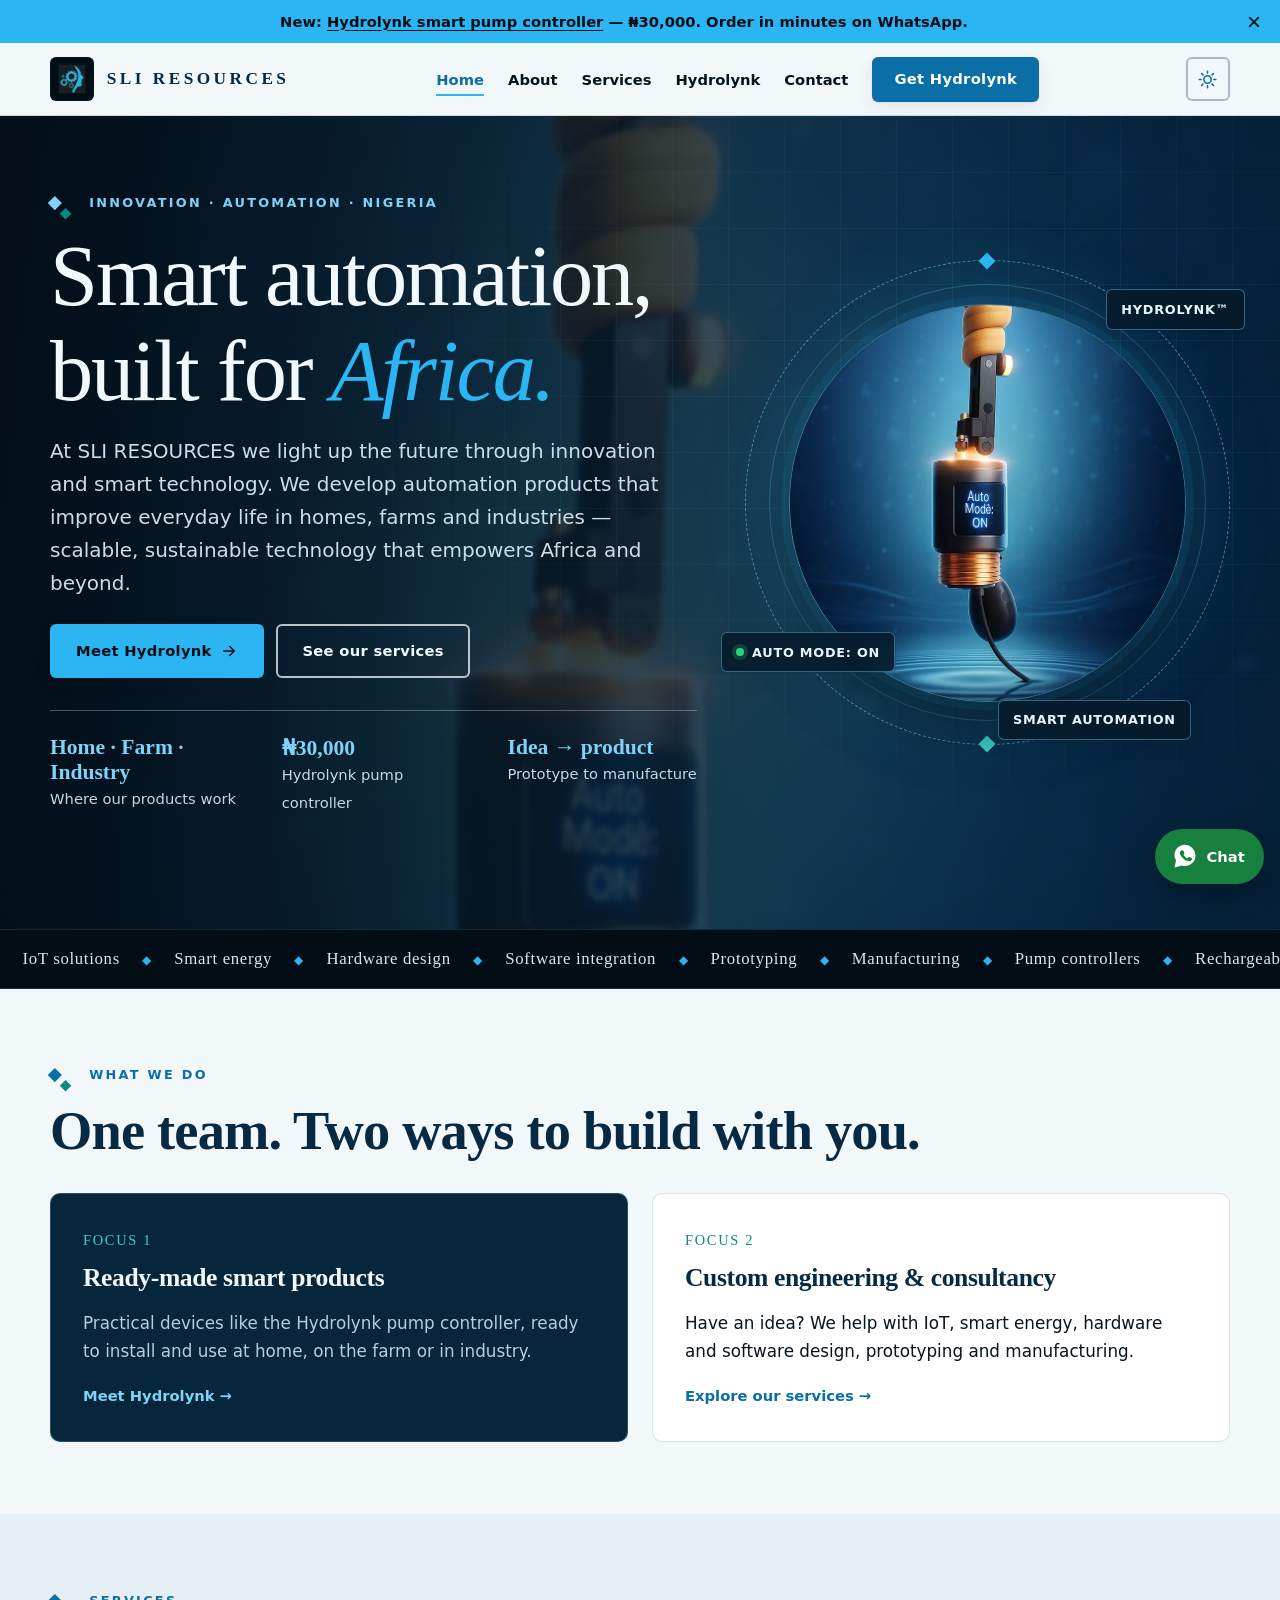
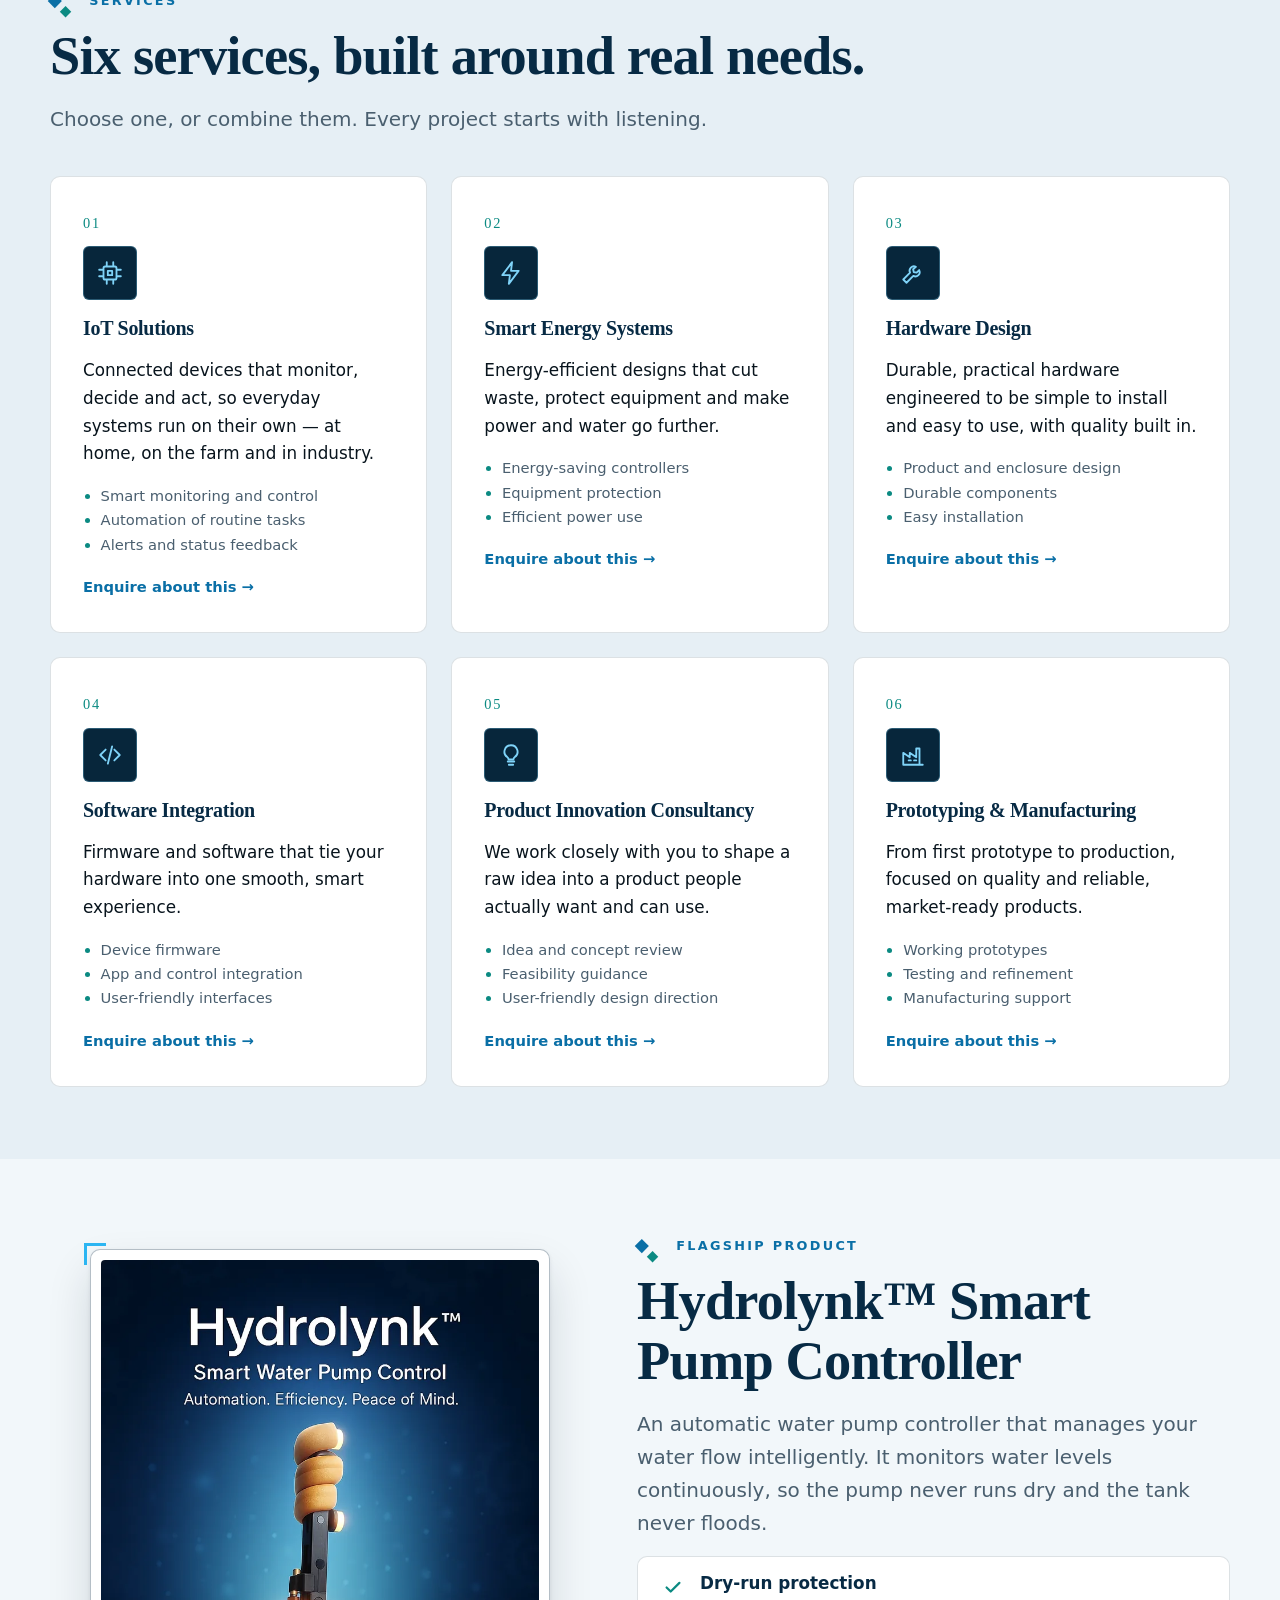
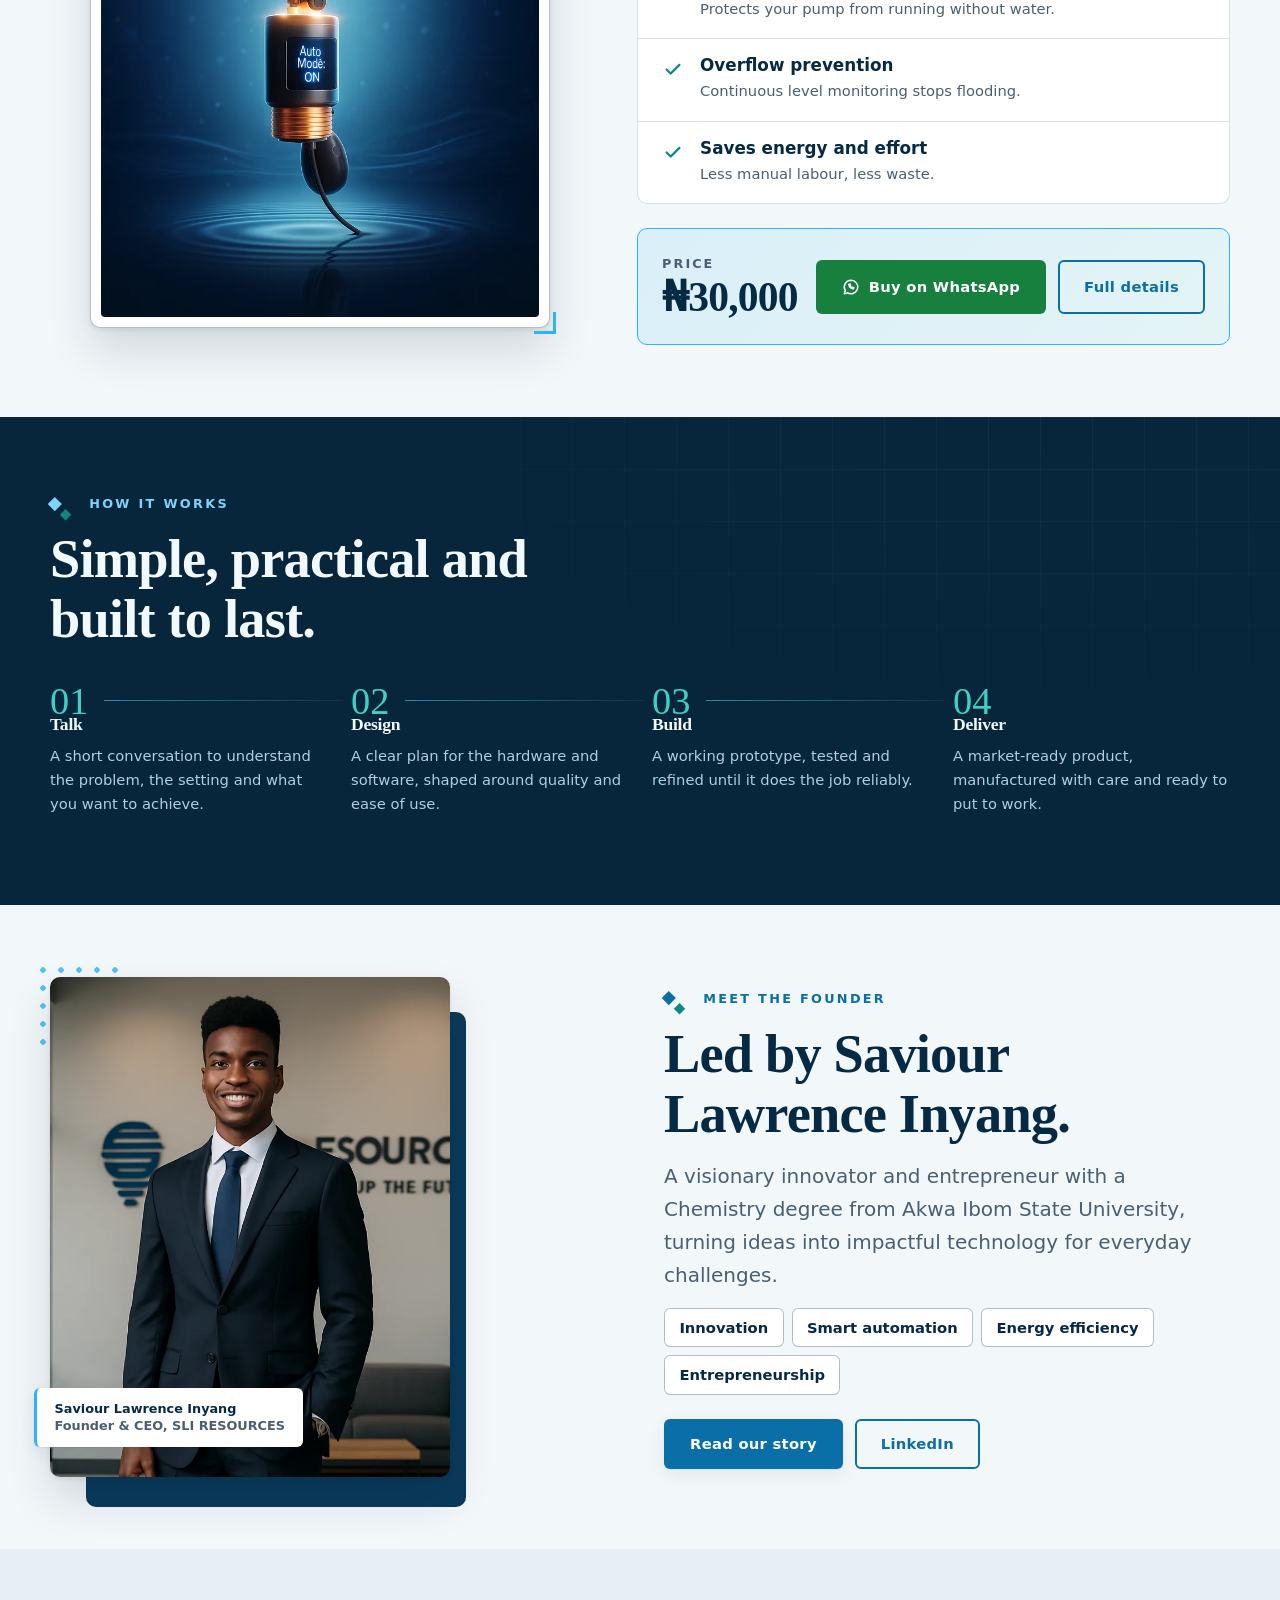
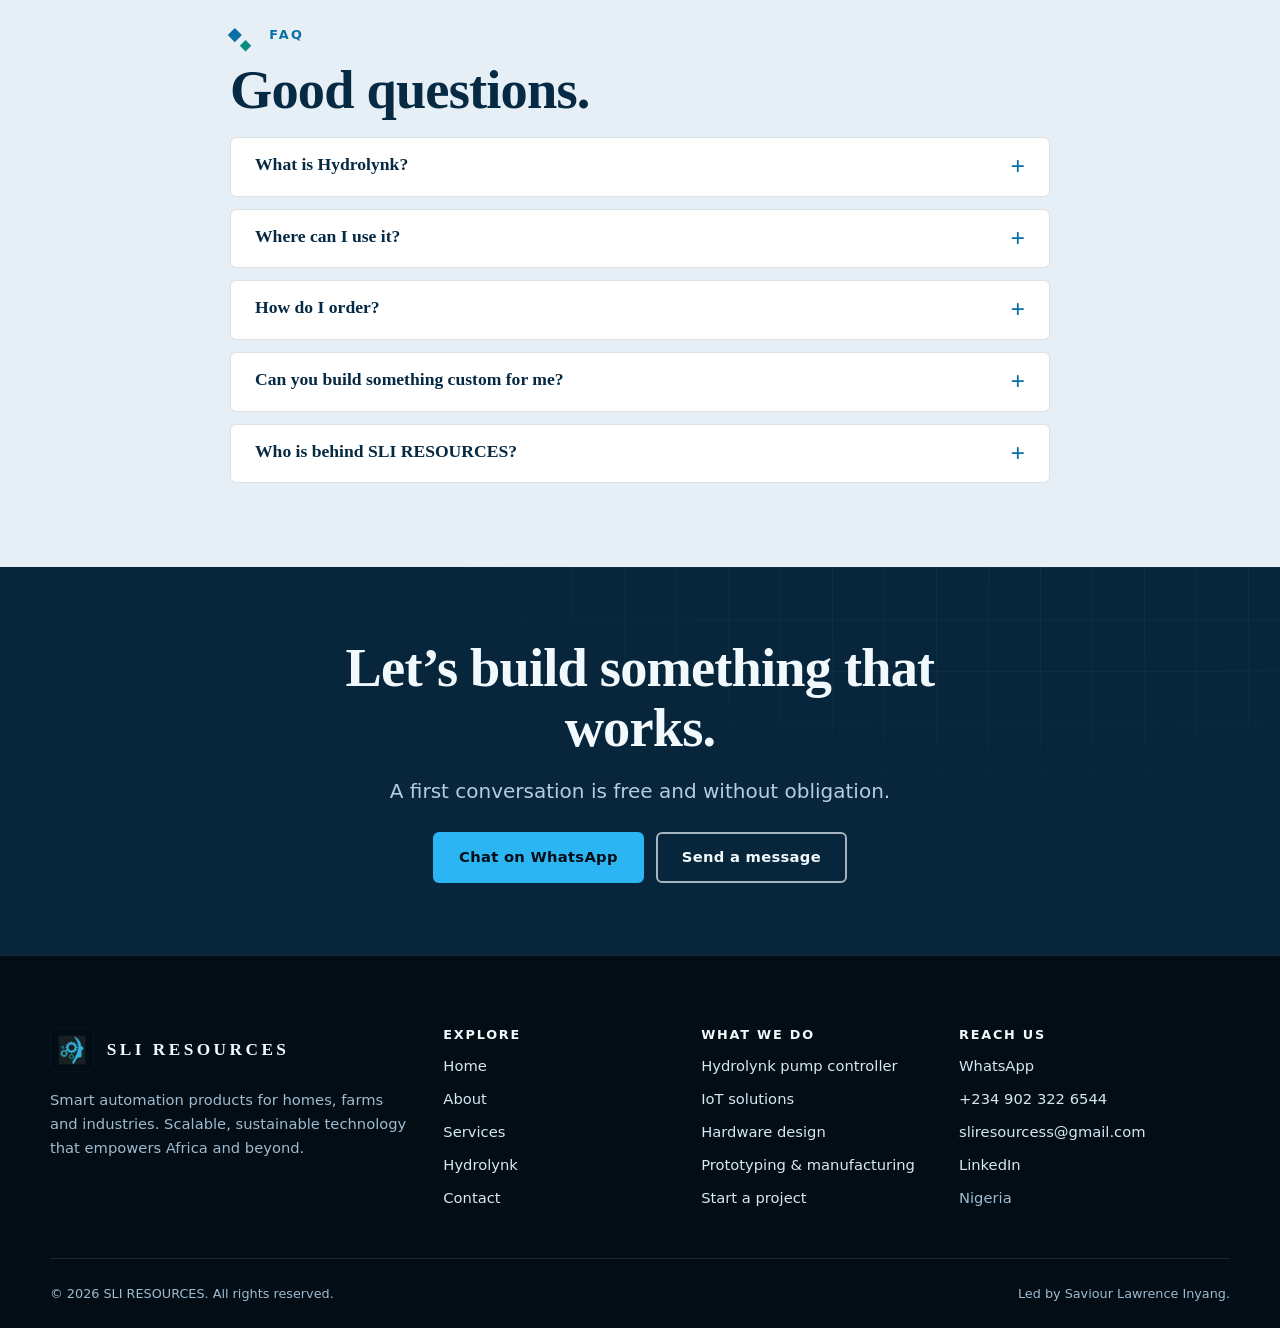
==== commit 2da53817: "Rebuild as multi-page site using the HADIBOO architecture - Pages: home, about, services, hydrolynk," ====
--- a/index.html
+++ b/index.html
@@ -1,352 +1,81 @@
-<!DOCTYPE html>
-<html lang="en" data-theme="dark">
+<!doctype html>
+<html lang="en">
 <head>
-<meta charset="UTF-8" />
-<meta name="viewport" content="width=device-width, initial-scale=1, viewport-fit=cover" />
+<meta charset="utf-8">
+<meta name="viewport" content="width=device-width, initial-scale=1, viewport-fit=cover">
 <title>SLI RESOURCES — Smart automation, built for Africa</title>
-<meta name="description" content="SLI RESOURCES builds smart automation products for homes, farms and industries. Home of Hydrolynk, the automatic water pump controller. Based in Nigeria." />
-<meta name="theme-color" content="#060a0f" />
-<link rel="canonical" href="https://rexphenom.github.io/Sli_Resources/" />
-
-<!-- Social preview -->
-<meta property="og:type" content="website" />
-<meta property="og:site_name" content="SLI RESOURCES" />
-<meta property="og:title" content="SLI RESOURCES — Smart automation, built for Africa" />
-<meta property="og:description" content="Smart automation products for homes, farms and industries. Meet Hydrolynk, the automatic water pump controller." />
-<meta property="og:url" content="https://rexphenom.github.io/Sli_Resources/" />
-<meta property="og:image" content="https://rexphenom.github.io/Sli_Resources/assets/img/og.jpg" />
-<meta property="og:image:width" content="1200" />
-<meta property="og:image:height" content="630" />
-<meta name="twitter:card" content="summary_large_image" />
-
-<link rel="icon" type="image/png" href="assets/img/favicon.png" />
-<link rel="apple-touch-icon" href="assets/img/apple-touch-icon.png" />
-
-<!-- Set theme before first paint (no flash) -->
-<script>
-  (function () {
-    try {
-      var saved = localStorage.getItem("sli-theme");
-      var theme = saved || (window.matchMedia("(prefers-color-scheme: light)").matches ? "light" : "dark");
-      document.documentElement.setAttribute("data-theme", theme);
-      document.documentElement.classList.add("js");
-      var m = document.querySelector('meta[name="theme-color"]');
-      if (m) m.setAttribute("content", theme === "light" ? "#f5f9fc" : "#060a0f");
-    } catch (e) { document.documentElement.classList.add("js"); }
-  })();
-</script>
-
-<link rel="preconnect" href="https://fonts.googleapis.com" />
-<link rel="preconnect" href="https://fonts.gstatic.com" crossorigin />
-<link href="https://fonts.googleapis.com/css2?family=Bricolage+Grotesque:opsz,wght@12..96,500;12..96,700;12..96,800&family=Hanken+Grotesk:wght@400;500;600;700&family=JetBrains+Mono:wght@400;500&display=swap" rel="stylesheet" />
-<link rel="stylesheet" href="https://cdnjs.cloudflare.com/ajax/libs/font-awesome/6.5.0/css/all.min.css" />
-<link rel="stylesheet" href="assets/css/styles.css" />
-<link rel="preload" as="image" href="assets/img/hydrolynk.webp" type="image/webp" />
-
-<script type="application/ld+json">
-{
-  "@context": "https://schema.org",
-  "@type": "Organization",
-  "name": "SLI RESOURCES",
-  "url": "https://rexphenom.github.io/Sli_Resources/",
-  "logo": "https://rexphenom.github.io/Sli_Resources/assets/img/apple-touch-icon.png",
-  "email": "sliresourcess@gmail.com",
-  "telephone": "+2349023226544",
-  "founder": { "@type": "Person", "name": "Saviour Lawrence Inyang" },
-  "description": "Smart automation products for homes, farms and industries."
-}
-</script>
+<meta name="description" content="SLI RESOURCES builds smart automation products for homes, farms and industries. Home of Hydrolynk, the automatic water pump controller. Based in Nigeria.">
+<meta http-equiv="Content-Security-Policy" content="default-src 'self'; script-src 'self'; style-src 'self' 'unsafe-inline' https://fonts.googleapis.com; font-src https://fonts.gstatic.com; img-src 'self' data:; connect-src 'self'; form-action 'self'; base-uri 'self'; object-src 'none'">
+<meta name="referrer" content="strict-origin-when-cross-origin">
+<meta name="theme-color" content="#f2f7fa">
+<link rel="canonical" href="https://rexphenom.github.io/Sli_Resources/">
+<meta property="og:type" content="website"><meta property="og:site_name" content="SLI RESOURCES">
+<meta property="og:title" content="SLI RESOURCES — Smart automation, built for Africa"><meta property="og:description" content="SLI RESOURCES builds smart automation products for homes, farms and industries. Home of Hydrolynk, the automatic water pump controller. Based in Nigeria.">
+<meta property="og:url" content="https://rexphenom.github.io/Sli_Resources/"><meta property="og:image" content="https://rexphenom.github.io/Sli_Resources/assets/og.jpg">
+<meta name="twitter:card" content="summary_large_image">
+<script src="js/theme.js"></script>
+<link rel="icon" href="assets/favicon.png">
+<link rel="apple-touch-icon" href="assets/apple-touch-icon.png">
+<link rel="preconnect" href="https://fonts.googleapis.com"><link rel="preconnect" href="https://fonts.gstatic.com" crossorigin>
+<link href="https://fonts.googleapis.com/css2?family=Fraunces:ital,opsz,wght@0,9..144,400;0,9..144,500;0,9..144,600;1,9..144,400&family=Manrope:wght@400;500;600;700;800&display=swap" rel="stylesheet">
+<link rel="stylesheet" href="css/styles.css">
+<link rel="preload" as="image" href="assets/hydrolynk.webp" type="image/webp">
+<script type="application/ld+json">{"@context":"https://schema.org","@type":"Organization","name":"SLI RESOURCES","url":"https://rexphenom.github.io/Sli_Resources/","logo":"https://rexphenom.github.io/Sli_Resources/assets/apple-touch-icon.png","email":"sliresourcess@gmail.com","telephone":"+2349023226544","founder":{"@type":"Person","name":"Saviour Lawrence Inyang"},"description":"Smart automation products for homes, farms and industries."}</script>
 </head>
-<body>
-<a class="skip" href="#main">Skip to content</a>
-
-<!-- ============ HEADER ============ -->
-<header class="site-header" id="top">
-  <div class="wrap nav">
-    <a class="brand" href="#top" aria-label="SLI RESOURCES — home">
-      <span class="brand-mark"><img src="assets/img/mark.png" alt="" width="26" height="26" /></span>
-      <span class="brand-text">SLI RESOURCES<small>INNOVATION</small></span>
-    </a>
-
-    <nav class="nav-links" aria-label="Primary">
-      <a href="#home" data-spy="home">Home</a>
-      <a href="#services" data-spy="services">Services</a>
-      <a href="#hydrolynk" data-spy="hydrolynk">Hydrolynk</a>
-      <a href="#founder" data-spy="founder">Founder</a>
-      <a href="#contact" data-spy="contact">Contact</a>
-    </nav>
-
-    <div class="nav-actions">
-      <button class="icon-btn theme-toggle" id="themeToggle" type="button" aria-label="Switch colour theme">
-        <svg class="i-moon" width="18" height="18" viewBox="0 0 24 24" fill="none" stroke="currentColor" stroke-width="2" stroke-linecap="round" stroke-linejoin="round" aria-hidden="true"><path d="M21 12.8A9 9 0 1 1 11.2 3a7 7 0 0 0 9.8 9.8z"/></svg>
-        <svg class="i-sun" width="18" height="18" viewBox="0 0 24 24" fill="none" stroke="currentColor" stroke-width="2" stroke-linecap="round" stroke-linejoin="round" aria-hidden="true"><circle cx="12" cy="12" r="4"/><path d="M12 2v2M12 20v2M4.9 4.9l1.4 1.4M17.7 17.7l1.4 1.4M2 12h2M20 12h2M4.9 19.1l1.4-1.4M17.7 6.3l1.4-1.4"/></svg>
-      </button>
-      <a class="btn btn-primary nav-cta" href="#hydrolynk">Get Hydrolynk</a>
-      <button class="icon-btn burger" id="burger" type="button" aria-label="Open menu" aria-expanded="false" aria-controls="sheet">
-        <div><span></span><span></span><span></span></div>
-      </button>
-    </div>
-  </div>
-</header>
-
-<!-- Mobile menu -->
-<div class="sheet" id="sheet" aria-hidden="true">
-  <nav aria-label="Mobile">
-    <a href="#home" data-spy="home"><span>01</span>Home</a>
-    <a href="#services" data-spy="services"><span>02</span>Services</a>
-    <a href="#hydrolynk" data-spy="hydrolynk"><span>03</span>Hydrolynk</a>
-    <a href="#founder" data-spy="founder"><span>04</span>Founder</a>
-    <a href="#contact" data-spy="contact"><span>05</span>Contact</a>
-  </nav>
-  <a class="btn btn-wa btn-block" href="https://wa.me/2349023226544?text=Hello%20SLI%20RESOURCES%2C%20I%27d%20like%20to%20make%20an%20enquiry." target="_blank" rel="noopener">
-    <i class="fa-brands fa-whatsapp" aria-hidden="true"></i> Chat on WhatsApp
-  </a>
-</div>
-
+<body data-page="home">
+<script src="js/config.js"></script>
+<script src="js/layout.js"></script>
 <main id="main">
 
-  <!-- ============ HERO ============ -->
-  <section class="hero" id="home" aria-labelledby="hero-title">
-    <div class="wrap hero-grid">
-      <div class="hero-copy">
-        <span class="eyebrow reveal">Innovation · Automation · Nigeria</span>
-        <h1 id="hero-title" class="reveal" style="--d:.06s">Smart automation, built for <em>Africa.</em></h1>
-        <p class="lead reveal" style="--d:.12s">
-          At SLI RESOURCES we light up the future through innovation and smart technology. We develop
-          automation products that improve everyday life in homes, farms and industries — scalable,
-          sustainable technology that empowers Africa and beyond.
-        </p>
-        <div class="hero-actions reveal" style="--d:.18s">
-          <a class="btn btn-primary" href="#hydrolynk">Meet Hydrolynk <i class="fa-solid fa-arrow-right" aria-hidden="true"></i></a>
-          <a class="btn btn-ghost" href="#contact">Talk to us</a>
-        </div>
-        <div class="hero-facts reveal" style="--d:.24s">
-          <div><b>IoT</b><span>Smart devices</span></div>
-          <div><b>Energy</b><span>Efficient systems</span></div>
-          <div><b>Africa</b><span>&amp; beyond</span></div>
-        </div>
-      </div>
+<section class="hero hero--photo"><div class="hero-grid-bg" aria-hidden="true"></div><div class="container hero-grid"><div>
+<span class="eyebrow">Innovation · Automation · Nigeria</span>
+<h1>Smart automation, built for <em>Africa.</em></h1>
+<p class="lead">At SLI RESOURCES we light up the future through innovation and smart technology. We develop automation products that improve everyday life in homes, farms and industries — scalable, sustainable technology that empowers Africa and beyond.</p>
+<div class="btn-row"><a class="btn btn--primary" href="hydrolynk.html">Meet Hydrolynk <svg viewBox="0 0 24 24"><path d="M5 12h14M13 6l6 6-6 6"/></svg></a><a class="btn btn--ghost" href="services.html">See our services</a></div>
+<div class="hero-stats"><div><strong>Home · Farm · Industry</strong><span>Where our products work</span></div><div><strong>₦30,000</strong><span>Hydrolynk pump controller</span></div><div><strong>Idea → product</strong><span>Prototype to manufacture</span></div></div>
+</div>
+<div class="hero-art" aria-hidden="true"><div class="ring"></div><div class="ring2"></div><div class="disc"><img src="assets/hydrolynk.webp" alt="" width="896" height="1029" fetchpriority="high"></div><span class="chip c1">Hydrolynk™</span><span class="chip c2"><span class="dot"></span>Auto mode: on</span><span class="chip c3">Smart automation</span></div></div></section>
 
-      <div class="hero-visual reveal" style="--d:.15s">
-        <div class="frame">
-          <img src="assets/img/hydrolynk.webp" width="896" height="1029" alt="Hydrolynk smart water pump controller with its display showing Auto Mode ON" fetchpriority="high" />
-        </div>
-        <span class="chip chip-a"><span class="dot"></span>Auto mode: on</span>
-        <span class="chip chip-b">Hydrolynk™</span>
-      </div>
-    </div>
-  </section>
+<div class="marquee" aria-hidden="true"><div><span>IoT solutions</span><i>◆</i><span>Smart energy</span><i>◆</i><span>Hardware design</span><i>◆</i><span>Software integration</span><i>◆</i><span>Prototyping</span><i>◆</i><span>Manufacturing</span><i>◆</i><span>Pump controllers</span><i>◆</i><span>Rechargeable whiteboards</span><i>◆</i><span>IR blasters</span><i>◆</i><span>IoT solutions</span><i>◆</i><span>Smart energy</span><i>◆</i><span>Hardware design</span><i>◆</i><span>Software integration</span><i>◆</i><span>Prototyping</span><i>◆</i><span>Manufacturing</span><i>◆</i><span>Pump controllers</span><i>◆</i><span>Rechargeable whiteboards</span><i>◆</i><span>IR blasters</span><i>◆</i></div></div>
 
-  <div class="strip" aria-hidden="true">
-    <div class="strip-track">
-      <span>IoT Solutions</span><span>Smart Energy</span><span>Hardware Design</span><span>Software Integration</span><span>Prototyping</span><span>Manufacturing</span>
-      <span>IoT Solutions</span><span>Smart Energy</span><span>Hardware Design</span><span>Software Integration</span><span>Prototyping</span><span>Manufacturing</span>
-    </div>
-  </div>
+<section class="section"><div class="container"><div class="reveal"><span class="eyebrow">What we do</span><h2>One team. Two ways to build with you.</h2></div>
+<div class="grid grid-2" style="margin-top:2rem">
+<article class="card card--navy reveal"><span class="num">FOCUS 1</span><h3 style="margin-top:.5rem;font-size:1.6rem">Ready-made smart products</h3><p>Practical devices like the Hydrolynk pump controller, ready to install and use at home, on the farm or in industry.</p><a class="more" href="hydrolynk.html">Meet Hydrolynk</a></article>
+<article class="card reveal" style="--d:.08s"><span class="num">FOCUS 2</span><h3 style="margin-top:.5rem;font-size:1.6rem">Custom engineering &amp; consultancy</h3><p>Have an idea? We help with IoT, smart energy, hardware and software design, prototyping and manufacturing.</p><a class="more" href="services.html">Explore our services</a></article>
+</div></div></section>
 
-  <!-- ============ SERVICES ============ -->
-  <section class="section" id="services" aria-labelledby="services-title">
-    <div class="wrap">
-      <div class="section-head">
-        <span class="eyebrow reveal">What we do</span>
-        <h2 id="services-title" class="reveal" style="--d:.05s">From idea to a reliable, market-ready product.</h2>
-        <p class="lead reveal" style="--d:.1s">
-          Our team works closely with clients to turn ideas into dependable products — for personal or
-          industrial use — focused on quality and user-friendly design.
-        </p>
-      </div>
+<section class="section section--alt" id="services"><div class="container"><div class="reveal"><span class="eyebrow">Services</span><h2>Six services, built around real needs.</h2><p class="lead">Choose one, or combine them. Every project starts with listening.</p></div>
+<div class="grid grid-3" style="margin-top:2.5rem">
+<article class="card reveal" id="s1"><span class="num">01</span><div class="icon" style="margin-top:.6rem"><svg viewBox="0 0 24 24"><rect x="6" y="6" width="12" height="12" rx="1.5"/><rect x="10" y="10" width="4" height="4"/><path d="M9 2v3M15 2v3M9 19v3M15 19v3M2 9h3M2 15h3M19 9h3M19 15h3"/></svg></div><h3>IoT Solutions</h3><p>Connected devices that monitor, decide and act, so everyday systems run on their own — at home, on the farm and in industry.</p><ul><li>Smart monitoring and control</li><li>Automation of routine tasks</li><li>Alerts and status feedback</li></ul><a class="more" href="contact.html?topic=IoT%20or%20smart%20energy%20system#book">Enquire about this</a></article><article class="card reveal" id="s2" style="--d:0.06s"><span class="num">02</span><div class="icon" style="margin-top:.6rem"><svg viewBox="0 0 24 24"><path d="M13 2 4 14h7l-1 8 9-12h-7z"/></svg></div><h3>Smart Energy Systems</h3><p>Energy-efficient designs that cut waste, protect equipment and make power and water go further.</p><ul><li>Energy-saving controllers</li><li>Equipment protection</li><li>Efficient power use</li></ul><a class="more" href="contact.html?topic=IoT%20or%20smart%20energy%20system#book">Enquire about this</a></article><article class="card reveal" id="s3" style="--d:0.12s"><span class="num">03</span><div class="icon" style="margin-top:.6rem"><svg viewBox="0 0 24 24"><path d="M14.7 6.3a4 4 0 0 0-5.4 5.4L3 18l3 3 6.3-6.3a4 4 0 0 0 5.4-5.4l-2.4 2.4-2.6-.6-.6-2.6z"/></svg></div><h3>Hardware Design</h3><p>Durable, practical hardware engineered to be simple to install and easy to use, with quality built in.</p><ul><li>Product and enclosure design</li><li>Durable components</li><li>Easy installation</li></ul><a class="more" href="contact.html?topic=Hardware%20or%20software%20design#book">Enquire about this</a></article><article class="card reveal" id="s4"><span class="num">04</span><div class="icon" style="margin-top:.6rem"><svg viewBox="0 0 24 24"><path d="m8 7-5 5 5 5M16 7l5 5-5 5M14 4l-4 16"/></svg></div><h3>Software Integration</h3><p>Firmware and software that tie your hardware into one smooth, smart experience.</p><ul><li>Device firmware</li><li>App and control integration</li><li>User-friendly interfaces</li></ul><a class="more" href="contact.html?topic=Hardware%20or%20software%20design#book">Enquire about this</a></article><article class="card reveal" id="s5" style="--d:0.06s"><span class="num">05</span><div class="icon" style="margin-top:.6rem"><svg viewBox="0 0 24 24"><path d="M9 18h6M10 21h4M12 3a6 6 0 0 0-3.5 10.9c.8.6 1.2 1.4 1.2 2.1h4.6c0-.7.4-1.5 1.2-2.1A6 6 0 0 0 12 3z"/></svg></div><h3>Product Innovation Consultancy</h3><p>We work closely with you to shape a raw idea into a product people actually want and can use.</p><ul><li>Idea and concept review</li><li>Feasibility guidance</li><li>User-friendly design direction</li></ul><a class="more" href="contact.html?topic=Product%20consultancy#book">Enquire about this</a></article><article class="card reveal" id="s6" style="--d:0.12s"><span class="num">06</span><div class="icon" style="margin-top:.6rem"><svg viewBox="0 0 24 24"><path d="M3 21V10l6 4v-4l6 4V6h3v15zM3 21h18M8 17h2M13 17h2"/></svg></div><h3>Prototyping & Manufacturing</h3><p>From first prototype to production, focused on quality and reliable, market-ready products.</p><ul><li>Working prototypes</li><li>Testing and refinement</li><li>Manufacturing support</li></ul><a class="more" href="contact.html?topic=Prototyping%20%26%20manufacturing#book">Enquire about this</a></article>
+</div></div></section>
 
-      <div class="services-grid">
-        <article class="svc reveal">
-          <div class="svc-top"><span class="svc-num">01</span><span class="svc-icon"><i class="fa-solid fa-microchip" aria-hidden="true"></i></span></div>
-          <h3>IoT Solutions</h3>
-          <p>Connected devices that monitor, decide and act, so everyday systems run on their own.</p>
-        </article>
-        <article class="svc reveal" style="--d:.06s">
-          <div class="svc-top"><span class="svc-num">02</span><span class="svc-icon"><i class="fa-solid fa-bolt" aria-hidden="true"></i></span></div>
-          <h3>Smart Energy Systems</h3>
-          <p>Energy-efficient designs that cut waste and protect your equipment.</p>
-        </article>
-        <article class="svc reveal" style="--d:.12s">
-          <div class="svc-top"><span class="svc-num">03</span><span class="svc-icon"><i class="fa-solid fa-screwdriver-wrench" aria-hidden="true"></i></span></div>
-          <h3>Hardware Design</h3>
-          <p>Durable, practical hardware engineered to be simple to install and easy to use.</p>
-        </article>
-        <article class="svc reveal">
-          <div class="svc-top"><span class="svc-num">04</span><span class="svc-icon"><i class="fa-solid fa-code" aria-hidden="true"></i></span></div>
-          <h3>Software Integration</h3>
-          <p>Firmware and software that tie your hardware into a smooth, smart experience.</p>
-        </article>
-        <article class="svc reveal" style="--d:.06s">
-          <div class="svc-top"><span class="svc-num">05</span><span class="svc-icon"><i class="fa-solid fa-lightbulb" aria-hidden="true"></i></span></div>
-          <h3>Product Innovation</h3>
-          <p>Consultancy that shapes a raw idea into a product people actually want.</p>
-        </article>
-        <article class="svc reveal" style="--d:.12s">
-          <div class="svc-top"><span class="svc-num">06</span><span class="svc-icon"><i class="fa-solid fa-industry" aria-hidden="true"></i></span></div>
-          <h3>Prototyping &amp; Manufacturing</h3>
-          <p>From first prototype to production, with quality built in at every step.</p>
-        </article>
-      </div>
+<section class="section" id="hydrolynk"><div class="container split" style="align-items:center;gap:var(--s7)">
+<div class="product-visual reveal"><div class="frame"><img src="assets/hydrolynk-poster.webp" alt="Hydrolynk poster: Smart Water Pump Control. Automation. Efficiency. Peace of Mind." width="768" height="1152" loading="lazy"></div></div>
+<div class="reveal"><span class="eyebrow">Flagship product</span><h2>Hydrolynk™ Smart Pump Controller</h2>
+<p class="lead">An automatic water pump controller that manages your water flow intelligently. It monitors water levels continuously, so the pump never runs dry and the tank never floods.</p>
+<ul class="features">
+<li><svg viewBox="0 0 24 24"><path d="m5 12.5 4.5 4.5L19 7.5"/></svg><div><b>Dry-run protection</b><span>Protects your pump from running without water.</span></div></li>
+<li><svg viewBox="0 0 24 24"><path d="m5 12.5 4.5 4.5L19 7.5"/></svg><div><b>Overflow prevention</b><span>Continuous level monitoring stops flooding.</span></div></li>
+<li><svg viewBox="0 0 24 24"><path d="m5 12.5 4.5 4.5L19 7.5"/></svg><div><b>Saves energy and effort</b><span>Less manual labour, less waste.</span></div></li></ul>
+<div class="buy"><div class="price"><small>Price</small><strong>₦30,000</strong></div><div class="btn-row" style="margin:0"><a class="btn btn--wa" href="https://wa.me/2349023226544?text=Hello%20SLI%20RESOURCES%2C%20I%20want%20to%20buy%20Hydrolynk." rel="noopener" target="_blank"><svg viewBox="0 0 24 24"><path d="M12 3a9 9 0 0 0-7.7 13.6L3 21l4.5-1.2A9 9 0 1 0 12 3z"/><path d="M9 8.5c.3 2.6 2.4 5 5.5 6l1.3-1.3-1.9-1-.9.8c-1-.4-1.9-1.300-2.300-2.300l.8-.9-1-1.900z"/></svg> Buy on WhatsApp</a><a class="btn btn--ghost" href="hydrolynk.html">Full details</a></div></div>
+</div></div></section>
 
-      <div class="products reveal">
-        <span class="products-label">Products we deliver</span>
-        <ul class="tags">
-          <li><i class="fa-solid fa-droplet" aria-hidden="true"></i> Automatic water pump controllers</li>
-          <li><i class="fa-solid fa-chalkboard" aria-hidden="true"></i> Rechargeable whiteboards with eraser</li>
-          <li><i class="fa-solid fa-tower-broadcast" aria-hidden="true"></i> IR blasters</li>
-        </ul>
-      </div>
-    </div>
-  </section>
+<section class="section section--navy" id="how"><div class="container"><span class="eyebrow">How it works</span><h2 style="max-width:20ch">Simple, practical and built to last.</h2>
+<ol class="steps"><li class="reveal"><h3>Talk</h3><p>A short conversation to understand the problem, the setting and what you want to achieve.</p></li><li class="reveal" style="--d:.06s"><h3>Design</h3><p>A clear plan for the hardware and software, shaped around quality and ease of use.</p></li><li class="reveal" style="--d:.12s"><h3>Build</h3><p>A working prototype, tested and refined until it does the job reliably.</p></li><li class="reveal" style="--d:.18s"><h3>Deliver</h3><p>A market-ready product, manufactured with care and ready to put to work.</p></li></ol></div></section>
 
-  <!-- ============ HYDROLYNK ============ -->
-  <section class="section product" id="hydrolynk" aria-labelledby="hydrolynk-title">
-    <div class="wrap product-grid">
-      <div class="product-visual reveal">
-        <div class="frame">
-          <img class="poster" src="assets/img/hydrolynk-poster.webp" width="768" height="1152" loading="lazy" alt="Hydrolynk poster: Smart Water Pump Control. Automation. Efficiency. Peace of Mind." />
-        </div>
-      </div>
+<section class="section"><div class="container grid grid-2" style="align-items:center;gap:var(--s7)">
+<figure class="portrait reveal" style="margin:0;max-width:400px"><img src="assets/founder.webp" alt="Saviour Lawrence Inyang, founder and CEO of SLI RESOURCES, in a navy suit" width="720" height="960" loading="lazy"><figcaption>Saviour Lawrence Inyang<span>Founder &amp; CEO, SLI RESOURCES</span></figcaption></figure>
+<div class="reveal"><span class="eyebrow">Meet the founder</span><h2>Led by Saviour Lawrence Inyang.</h2>
+<p class="lead">A visionary innovator and entrepreneur with a Chemistry degree from Akwa Ibom State University, turning ideas into impactful technology for everyday challenges.</p>
+<ul class="chips"><li>Innovation</li><li>Smart automation</li><li>Energy efficiency</li><li>Entrepreneurship</li></ul>
+<div class="btn-row"><a class="btn btn--primary" href="about.html">Read our story</a><a class="btn btn--ghost" href="https://www.linkedin.com/in/sliresources" rel="noopener" target="_blank">LinkedIn</a></div></div></div></section>
 
-      <div class="product-copy">
-        <span class="eyebrow reveal">Flagship product</span>
-        <h2 id="hydrolynk-title" class="reveal" style="--d:.05s">Hydrolynk<sup>™</sup><br />Smart Pump Controller</h2>
-        <p class="lead reveal" style="--d:.1s">
-          An automatic water pump controller that manages your water flow intelligently. It watches water
-          levels continuously, so your pump never runs dry and your tank never floods.
-        </p>
+<section class="section section--alt"><div class="container" style="max-width:820px"><span class="eyebrow">FAQ</span><h2>Good questions.</h2>
+<details class="reveal"><summary>What is Hydrolynk?</summary><p>Hydrolynk is our automatic water pump controller. It watches water levels continuously so your pump doesn't run dry and your tank doesn't overflow.</p></details><details class="reveal"><summary>Where can I use it?</summary><p>At home, on farms and in industrial settings. Anywhere a pump fills a tank and you'd rather not do it by hand.</p></details><details class="reveal"><summary>How do I order?</summary><p>Tap any “Buy on WhatsApp” button and your message is ready to send. Hydrolynk is ₦30,000.</p></details><details class="reveal"><summary>Can you build something custom for me?</summary><p>Yes. We help with product innovation, hardware and software design, prototyping and manufacturing, whether it's for personal or industrial use.</p></details><details class="reveal"><summary>Who is behind SLI RESOURCES?</summary><p>SLI RESOURCES is led by founder and CEO Saviour Lawrence Inyang, a Chemistry graduate of Akwa Ibom State University.</p></details></div></section>
 
-        <ul class="features reveal" style="--d:.14s">
-          <li><i class="fa-solid fa-check" aria-hidden="true"></i><div><b>Dry-run protection</b><span>Stops the pump before it can burn out.</span></div></li>
-          <li><i class="fa-solid fa-check" aria-hidden="true"></i><div><b>Overflow prevention</b><span>Continuous level monitoring stops flooding.</span></div></li>
-          <li><i class="fa-solid fa-check" aria-hidden="true"></i><div><b>Saves energy and water</b><span>Less manual labour, less waste.</span></div></li>
-          <li><i class="fa-solid fa-check" aria-hidden="true"></i><div><b>Built to last</b><span>Durable components with easy installation.</span></div></li>
-          <li><i class="fa-solid fa-check" aria-hidden="true"></i><div><b>Home, farm and industry</b><span>One controller for every scale.</span></div></li>
-        </ul>
+<section class="section section--navy cta"><div class="container reveal"><h2>Let’s build something that works.</h2><p class="lead">A first conversation is free and without obligation.</p>
+<div class="btn-row"><a class="btn btn--light" href="https://wa.me/2349023226544?text=Hello%20SLI%20RESOURCES%2C%20I%27d%20like%20to%20make%20an%20enquiry." rel="noopener" target="_blank">Chat on WhatsApp</a><a class="btn btn--outline-light" href="contact.html#book">Send a message</a></div></div></section>
 
-        <div class="buy reveal" style="--d:.18s">
-          <div class="price"><small>Price</small><strong>₦30,000</strong></div>
-          <a class="btn btn-wa" href="https://wa.me/2349023226544?text=Hello%20SLI%20RESOURCES%2C%20I%20want%20to%20buy%20Hydrolynk." target="_blank" rel="noopener">
-            <i class="fa-brands fa-whatsapp" aria-hidden="true"></i> Buy on WhatsApp
-          </a>
-        </div>
-      </div>
-    </div>
-  </section>
-
-  <!-- ============ FOUNDER ============ -->
-  <section class="section" id="founder" aria-labelledby="founder-title">
-    <div class="wrap founder-grid">
-      <div class="founder-photo reveal">
-        <div class="frame">
-          <img src="assets/img/founder.webp" width="720" height="960" loading="lazy" alt="Saviour Lawrence Inyang, Founder and CEO of SLI RESOURCES" />
-        </div>
-      </div>
-
-      <div class="founder-copy">
-        <span class="role reveal">Founder &amp; CEO</span>
-        <h2 id="founder-title" class="reveal" style="--d:.05s">Saviour Lawrence Inyang</h2>
-        <p class="lead reveal" style="--d:.1s">
-          A visionary innovator and entrepreneur with a Chemistry degree from Akwa Ibom State University,
-          with a passion for turning ideas into impactful technology.
-        </p>
-        <p class="reveal" style="--d:.14s">
-          Under his guidance, SLI RESOURCES has grown into a hub of innovation focused on smart automation,
-          energy efficiency and practical tech products that empower communities.
-        </p>
-        <dl class="cred reveal" style="--d:.18s">
-          <div><dt>Role</dt><dd>Founder &amp; CEO</dd></div>
-          <div><dt>Education</dt><dd>B.Sc. Chemistry, AKSU</dd></div>
-          <div><dt>Focus</dt><dd>Automation &amp; energy efficiency</dd></div>
-        </dl>
-      </div>
-    </div>
-  </section>
-
-  <!-- ============ CONTACT ============ -->
-  <section class="section contact" id="contact" aria-labelledby="contact-title">
-    <div class="wrap contact-grid">
-      <div class="contact-copy">
-        <span class="eyebrow reveal">Contact</span>
-        <h2 id="contact-title" class="reveal" style="--d:.05s">Let’s build something that works.</h2>
-        <p class="lead reveal" style="--d:.1s">
-          Ordering Hydrolynk, planning a custom product or just exploring an idea? Reach us the way that suits you.
-        </p>
-        <div class="links reveal" style="--d:.14s">
-          <a class="link-tile" href="https://wa.me/2349023226544?text=Hello%20SLI%20RESOURCES%2C%20I%27d%20like%20to%20make%20an%20enquiry." target="_blank" rel="noopener">
-            <span class="ic"><i class="fa-brands fa-whatsapp" aria-hidden="true"></i></span>
-            <span><small>WhatsApp</small><b>+234 902 322 6544</b></span>
-            <i class="fa-solid fa-arrow-right go" aria-hidden="true"></i>
-          </a>
-          <a class="link-tile" href="tel:+2349023226544">
-            <span class="ic"><i class="fa-solid fa-phone" aria-hidden="true"></i></span>
-            <span><small>Call</small><b>+234 902 322 6544</b></span>
-            <i class="fa-solid fa-arrow-right go" aria-hidden="true"></i>
-          </a>
-          <a class="link-tile" href="mailto:sliresourcess@gmail.com">
-            <span class="ic"><i class="fa-solid fa-envelope" aria-hidden="true"></i></span>
-            <span><small>Email</small><b>sliresourcess@gmail.com</b></span>
-            <i class="fa-solid fa-arrow-right go" aria-hidden="true"></i>
-          </a>
-          <a class="link-tile" href="https://www.linkedin.com/in/sliresources" target="_blank" rel="noopener">
-            <span class="ic"><i class="fa-brands fa-linkedin-in" aria-hidden="true"></i></span>
-            <span><small>LinkedIn</small><b>SLI RESOURCES</b></span>
-            <i class="fa-solid fa-arrow-right go" aria-hidden="true"></i>
-          </a>
-        </div>
-      </div>
-
-      <form class="form-card reveal" id="enquiry" style="--d:.1s" novalidate>
-        <h3>Send a quick message</h3>
-        <p>Fill this in and we’ll open WhatsApp with your message ready to send.</p>
-        <div class="field">
-          <label for="f-name">Your name</label>
-          <input id="f-name" name="name" type="text" autocomplete="name" placeholder="e.g. Ada Okafor" required />
-        </div>
-        <div class="field">
-          <label for="f-topic">I’m interested in</label>
-          <select id="f-topic" name="topic">
-            <option>Buying Hydrolynk</option>
-            <option>A custom product</option>
-            <option>Prototyping or manufacturing</option>
-            <option>Consultancy</option>
-            <option>Something else</option>
-          </select>
-        </div>
-        <div class="field">
-          <label for="f-msg">Message</label>
-          <textarea id="f-msg" name="message" placeholder="Tell us a little about what you need…"></textarea>
-        </div>
-        <button class="btn btn-wa btn-block" type="submit"><i class="fa-brands fa-whatsapp" aria-hidden="true"></i> Continue on WhatsApp</button>
-        <p class="form-note" id="formNote" role="status"></p>
-      </form>
-    </div>
-  </section>
 </main>
-
-<!-- ============ FOOTER ============ -->
-<footer class="site-footer">
-  <div class="wrap foot">
-    <a class="brand" href="#top" aria-label="Back to top">
-      <span class="brand-mark"><img src="assets/img/mark.png" alt="" width="26" height="26" loading="lazy" /></span>
-      <span class="brand-text">SLI RESOURCES<small>INNOVATION</small></span>
-    </a>
-    <nav class="foot-links" aria-label="Footer">
-      <a href="#services">Services</a>
-      <a href="#hydrolynk">Hydrolynk</a>
-      <a href="#founder">Founder</a>
-      <a href="#contact">Contact</a>
-    </nav>
-    <p class="copy">© <span id="year">2026</span> SLI RESOURCES. All rights reserved.</p>
-  </div>
-</footer>
-
-<!-- Floating WhatsApp -->
-<a class="fab" href="https://wa.me/2349023226544?text=Hello%20SLI%20RESOURCES%2C%20I%27d%20like%20to%20make%20an%20enquiry." target="_blank" rel="noopener" aria-label="Chat with SLI RESOURCES on WhatsApp">
-  <i class="fa-brands fa-whatsapp" aria-hidden="true"></i><span class="fab-label">Chat with us</span>
-</a>
-
-<script src="assets/js/main.js" defer></script>
 </body>
 </html>
--- a/css/styles.css
+++ b/css/styles.css
@@ -0,0 +1,417 @@
+/* =========================================================
+   SLI RESOURCES — Design System  ("Signal & Circuit")
+   Same architecture as HADIBOO, made sharper:
+   tighter radii · hairline borders · crisp motion.
+   Tokens → base → layout → components → pages → themes
+   ========================================================= */
+
+:root {
+  /* Colour — pulled from the SLI mark */
+  --navy-950: #030d15;
+  --navy-900: #051a2a;
+  --navy-800: #07263b;
+  --navy-700: #0a3a5c;
+  --blue-500: #2bb5f2;       /* logo blue */
+  --blue-600: #0a6fa6;       /* brand primary on light */
+  --blue-700: #085a88;
+  --blue-100: #d9ecf7;
+  --teal:     #0b8a82;       /* logo teal — used sparingly */
+  --paper-50:  #fbfdff;
+  --paper-100: #f2f7fa;
+  --paper-200: #e6eff5;
+  --paper-300: #cfdde8;
+  --ink:       #08141d;
+  --ink-soft:  #4a5f6f;
+  --wa:        #17803f;
+  --white:     #ffffff;
+
+  /* semantic tokens (flip in dark mode) */
+  --bg: #f2f7fa; --surface: #ffffff; --surface-2: #e6eff5;
+  --heading: #072a44; --link: #0a6fa6; --tag-bg: #dcecf6;
+  --line: rgba(7, 42, 68, .14); --line-strong: rgba(7, 42, 68, .3);
+  --header-bg: rgba(242, 247, 250, .88);
+  --accent2: #0b8a82;
+
+  /* Type */
+  --font-display: "Fraunces", "Iowan Old Style", Georgia, serif;
+  --font-body: "Manrope", system-ui, -apple-system, "Segoe UI", sans-serif;
+
+  --fs-xs: .8rem; --fs-sm: .92rem; --fs-md: 1.05rem; --fs-lg: 1.25rem;
+  --fs-xl: clamp(1.6rem, 1.2rem + 1.6vw, 2.2rem);
+  --fs-2xl: clamp(2.1rem, 1.4rem + 3vw, 3.4rem);
+  --fs-hero: clamp(2.6rem, 1.4rem + 5.6vw, 5.4rem);
+
+  /* Space (4px base) */
+  --s1: .25rem; --s2: .5rem; --s3: .75rem; --s4: 1rem; --s5: 1.5rem;
+  --s6: 2rem; --s7: 3rem; --s8: 4.5rem; --s9: 7rem;
+
+  --radius: 10px; --radius-sm: 6px; --radius-pill: 999px;
+  --shadow-1: 0 1px 2px rgba(5, 26, 42, .06), 0 6px 18px rgba(5, 26, 42, .07);
+  --shadow-2: 0 2px 4px rgba(5, 26, 42, .08), 0 22px 44px rgba(5, 26, 42, .14);
+  --maxw: 1180px;
+  --nav-h: 72px;
+  --ease: cubic-bezier(.2, .7, .2, 1);
+}
+
+/* ---------- Base ---------- */
+*, *::before, *::after { box-sizing: border-box; }
+html { scroll-behavior: smooth; -webkit-text-size-adjust: 100%; scroll-padding-top: calc(var(--nav-h) + 16px); }
+body {
+  margin: 0; background: var(--bg); color: var(--ink);
+  font-family: var(--font-body); font-size: var(--fs-md); line-height: 1.65;
+  -webkit-font-smoothing: antialiased; text-rendering: optimizeLegibility; overflow-x: hidden;
+}
+img, svg { max-width: 100%; display: block; }
+a { color: var(--link); text-underline-offset: 3px; }
+a:hover { color: var(--blue-700); }
+:focus-visible { outline: 3px solid var(--blue-500); outline-offset: 3px; border-radius: 3px; }
+::selection { background: var(--blue-500); color: var(--navy-950); }
+h1, h2, h3, h4 { font-family: var(--font-display); font-weight: 600; line-height: 1.1; margin: 0 0 var(--s4); color: var(--heading); letter-spacing: -.015em; }
+h1 { font-size: var(--fs-hero); font-weight: 500; letter-spacing: -.025em; }
+h2 { font-size: var(--fs-2xl); }
+h3 { font-size: var(--fs-lg); line-height: 1.25; }
+p { margin: 0 0 var(--s4); }
+[hidden] { display: none !important; }
+
+.skip { position: absolute; left: -999px; top: 0; background: var(--blue-600); color: #fff; padding: var(--s3) var(--s4); z-index: 200; border-radius: 0 0 var(--radius-sm) 0; }
+.skip:focus { left: 0; }
+.container { width: min(100% - 2.5rem, var(--maxw)); margin-inline: auto; }
+.section { padding-block: var(--s8); position: relative; }
+.section--tight { padding-block: var(--s7); }
+.section--alt { background: var(--surface-2); }
+.lead { font-size: var(--fs-lg); color: var(--ink-soft); max-width: 60ch; }
+
+/* Navy band (HADIBOO's maroon band) */
+.section--navy { background: var(--navy-800); color: #e6f1f8; position: relative; overflow: hidden; isolation: isolate; --heading: #f2f9fd; --link: #7fd3f8; --ink: #e6f1f8; --ink-soft: #b4cde0; --line: rgba(230, 241, 248, .16); }
+.section--navy::before {
+  content: ""; position: absolute; inset: 0; z-index: -1;
+  background-image: linear-gradient(rgba(127, 211, 248, .07) 1px, transparent 1px), linear-gradient(90deg, rgba(127, 211, 248, .07) 1px, transparent 1px);
+  background-size: 52px 52px;
+  -webkit-mask-image: radial-gradient(ellipse 70% 90% at 80% 0%, #000, transparent 75%); mask-image: radial-gradient(ellipse 70% 90% at 80% 0%, #000, transparent 75%);
+}
+.section--navy h2, .section--navy h3 { color: var(--heading); }
+
+/* Eyebrow: two square nodes (blue + teal) */
+.eyebrow {
+  display: inline-flex; align-items: center; gap: .9rem; font-size: var(--fs-xs); font-weight: 800;
+  letter-spacing: .18em; text-transform: uppercase; color: var(--link); margin-bottom: var(--s4);
+}
+.eyebrow::before { content: ""; width: .6rem; height: .6rem; background: currentColor; box-shadow: .95rem 0 0 -.06rem var(--accent2); margin-right: .95rem; transform: rotate(45deg); }
+
+/* Signature motif: the node divider */
+.nodes { display: flex; align-items: center; gap: .55rem; color: var(--link); margin-block: var(--s5); }
+.nodes::before, .nodes::after { content: ""; height: 1px; background: currentColor; opacity: .35; flex: 1; }
+.nodes i { width: .45rem; height: .45rem; background: currentColor; transform: rotate(45deg); }
+.nodes i:nth-child(2) { width: .7rem; height: .7rem; }
+.nodes i:nth-child(3) { background: var(--accent2); }
+
+/* ---------- Buttons ---------- */
+.btn {
+  display: inline-flex; align-items: center; justify-content: center; gap: .55rem; cursor: pointer;
+  font: 800 var(--fs-sm)/1 var(--font-body); letter-spacing: .02em; text-decoration: none;
+  padding: 1rem 1.5rem; min-height: 50px; border-radius: var(--radius-sm); border: 2px solid transparent;
+  transition: transform .25s var(--ease), background .25s, color .25s, border-color .25s, box-shadow .25s;
+}
+.btn svg { width: 18px; height: 18px; stroke: currentColor; fill: none; stroke-width: 2; stroke-linecap: round; stroke-linejoin: round; flex: none; }
+.btn:hover { transform: translateY(-2px); }
+.btn:active { transform: translateY(0) scale(.99); }
+.btn--primary { background: var(--blue-600); color: #fff; box-shadow: var(--shadow-1); }
+.btn--primary:hover { background: var(--navy-700); color: #fff; box-shadow: var(--shadow-2); }
+.btn--ghost { border-color: var(--blue-600); color: var(--link); background: transparent; }
+.btn--ghost:hover { background: var(--blue-600); color: #fff; }
+.btn--light { background: var(--blue-500); color: var(--navy-950); }
+.btn--light:hover { background: #fff; color: var(--navy-900); }
+.btn--outline-light { border-color: rgba(230, 241, 248, .7); color: #f2f9fd; }
+.btn--outline-light:hover { background: #f2f9fd; color: var(--navy-900); }
+.btn--wa { background: var(--wa); color: #fff; }
+.btn--wa:hover { background: #12662f; color: #fff; }
+.btn-row { display: flex; flex-wrap: wrap; gap: var(--s3); margin-top: var(--s5); }
+
+/* ---------- Announcement ---------- */
+.announce { position: relative; background: var(--blue-500); color: var(--navy-950); text-align: center; font-weight: 800; font-size: var(--fs-sm); padding: .6rem 3rem .6rem 1rem; }
+.announce a { color: inherit; text-decoration: underline; text-underline-offset: 3px; }
+.announce a:hover { color: #000; }
+.announce button { position: absolute; right: 6px; top: 50%; transform: translateY(-50%); width: 40px; height: 40px; border: 0; background: none; color: inherit; font-size: 1.5rem; line-height: 1; cursor: pointer; }
+
+/* ---------- Header ---------- */
+.site-header { position: sticky; top: 0; z-index: 90; background: var(--header-bg); -webkit-backdrop-filter: saturate(160%) blur(14px); backdrop-filter: saturate(160%) blur(14px); border-bottom: 1px solid var(--line); transition: box-shadow .3s; }
+.site-header.scrolled { box-shadow: 0 8px 24px -14px rgba(5, 26, 42, .45); }
+.nav { display: flex; align-items: center; justify-content: space-between; min-height: var(--nav-h); gap: var(--s5); }
+.brand { display: inline-flex; align-items: center; gap: .8rem; text-decoration: none; }
+.brand-mark { width: 44px; height: 44px; flex: none; display: grid; place-items: center; background: var(--navy-950); border: 1px solid var(--line-strong); border-radius: var(--radius-sm); }
+.brand-mark img { width: 30px; height: 30px; object-fit: contain; }
+.brand span.word { font: 600 1.08rem var(--font-display); letter-spacing: .2em; color: var(--heading); white-space: nowrap; }
+.nav-links { display: flex; align-items: center; gap: var(--s5); list-style: none; margin: 0; padding: 0; }
+.nav-links a { text-decoration: none; color: var(--ink); font-weight: 700; font-size: var(--fs-sm); padding: .5rem 0; position: relative; }
+.nav-links a::after { content: ""; position: absolute; left: 0; bottom: 0; height: 2px; width: 0; background: var(--blue-500); transition: width .3s var(--ease); }
+.nav-links a:hover::after, .nav-links a[aria-current="page"]::after { width: 100%; }
+.nav-links a[aria-current="page"] { color: var(--link); }
+.nav-links a.btn { padding: .85rem 1.25rem; min-height: 44px; color: #fff; }
+.nav-links a.btn::after { display: none; }
+.nav-right { display: flex; align-items: center; gap: var(--s3); }
+.nav-toggle { display: none; background: none; border: 2px solid var(--blue-600); color: var(--link); border-radius: var(--radius-sm); padding: .6rem 1rem; font: 800 var(--fs-sm) var(--font-body); cursor: pointer; min-height: 44px; }
+.theme-toggle { display: inline-grid; place-items: center; width: 44px; height: 44px; border-radius: var(--radius-sm); border: 2px solid var(--line-strong); background: transparent; color: var(--link); cursor: pointer; transition: transform .25s var(--ease), background .25s, color .25s, border-color .25s; flex: none; }
+.theme-toggle:hover { background: var(--blue-600); border-color: var(--blue-600); color: #fff; transform: rotate(14deg); }
+.theme-toggle svg { width: 21px; height: 21px; stroke: currentColor; fill: none; stroke-width: 1.8; stroke-linecap: round; stroke-linejoin: round; }
+.theme-toggle .moon { display: none; }
+:root[data-theme="dark"] .theme-toggle .sun { display: none; }
+:root[data-theme="dark"] .theme-toggle .moon { display: block; }
+
+/* ---------- Hero ---------- */
+.hero { position: relative; padding-block: var(--s8) var(--s9); overflow: hidden; }
+.hero-grid { display: grid; grid-template-columns: 1.2fr .9fr; gap: var(--s7); align-items: center; }
+.hero h1 em { font-style: italic; color: var(--blue-500); font-weight: 400; }
+.hero-art { position: relative; aspect-ratio: 1; display: grid; place-items: center; max-width: 520px; width: 100%; margin-inline: auto; }
+.hero-art .ring { position: absolute; inset: 0; border-radius: 50%; border: 1.5px dashed rgba(127, 211, 248, .55); animation: spin 60s linear infinite; }
+.hero-art .ring2 { position: absolute; inset: 5%; border-radius: 50%; border: 1px solid rgba(127, 211, 248, .25); }
+.hero-art .ring::before, .hero-art .ring::after { content: ""; position: absolute; width: 12px; height: 12px; background: var(--blue-500); transform: rotate(45deg); }
+.hero-art .ring::before { top: -6px; left: calc(50% - 6px); }
+.hero-art .ring::after { bottom: -6px; left: calc(50% - 6px); background: var(--accent2); background: #3fd0c4; }
+.hero-art .disc { position: absolute; inset: 9%; border-radius: 50%; overflow: hidden; border: 1px solid rgba(127, 211, 248, .45); box-shadow: 0 0 0 8px rgba(43, 181, 242, .08), 0 30px 70px -20px rgba(0, 0, 0, .7), 0 0 90px -10px rgba(43, 181, 242, .35); }
+.hero-art .disc img { width: 100%; height: 100%; object-fit: cover; object-position: 50% 38%; transform: scale(1.12); }
+.hero-art .chip { position: absolute; background: rgba(5, 26, 42, .86); -webkit-backdrop-filter: blur(8px); backdrop-filter: blur(8px); border: 1px solid rgba(127, 211, 248, .4); border-radius: var(--radius-sm); padding: .55rem .9rem; font-size: var(--fs-xs); font-weight: 800; letter-spacing: .06em; text-transform: uppercase; color: #e6f6fd; box-shadow: var(--shadow-1); display: inline-flex; align-items: center; gap: .5rem; }
+.chip .dot { width: 8px; height: 8px; border-radius: 50%; background: #34d27b; box-shadow: 0 0 0 4px rgba(52, 210, 123, .2); animation: pulse 2.2s infinite; }
+.chip.c1 { top: 6%; right: -3%; } .chip.c2 { bottom: 15%; left: -5%; } .chip.c3 { bottom: 1%; right: 8%; }
+@keyframes spin { to { transform: rotate(360deg); } }
+@keyframes pulse { 50% { box-shadow: 0 0 0 8px rgba(52, 210, 123, 0); } }
+.hero-stats { display: grid; grid-template-columns: repeat(3, auto); justify-content: start; gap: var(--s6); margin-top: var(--s6); padding-top: var(--s5); border-top: 1px solid var(--line-strong); }
+.hero-stats strong { display: block; font: 600 1.35rem var(--font-display); color: var(--link); }
+.hero-stats span { font-size: var(--fs-sm); color: var(--ink-soft); }
+
+/* Photo hero (home): the Hydrolynk scene, dimmed so text stays readable */
+.hero--photo { isolation: isolate; color: #f2f9fd; --heading: #f2f9fd; --link: #7fd3f8; --ink: #e6f1f8; --ink-soft: #c3d9e8; --line-strong: rgba(230, 241, 248, .3); }
+.hero--photo::before { content: ""; position: absolute; inset: -14px; z-index: -3; background: url("../assets/hero-bg.webp") center 40% / cover no-repeat; filter: blur(3px) saturate(1.1); }
+.hero--photo::after { content: ""; position: absolute; inset: 0; z-index: -2; background: linear-gradient(95deg, rgba(3, 13, 21, .94) 0%, rgba(5, 26, 42, .82) 50%, rgba(7, 38, 59, .55) 100%); }
+.hero-grid-bg { position: absolute; inset: 0; z-index: -1; background-image: linear-gradient(rgba(127, 211, 248, .08) 1px, transparent 1px), linear-gradient(90deg, rgba(127, 211, 248, .08) 1px, transparent 1px); background-size: 56px 56px; -webkit-mask-image: radial-gradient(ellipse 80% 80% at 75% 35%, #000 10%, transparent 72%); mask-image: radial-gradient(ellipse 80% 80% at 75% 35%, #000 10%, transparent 72%); }
+.hero--photo .lead, .hero--photo p { color: #c9deec; }
+.hero--photo .btn--primary { background: var(--blue-500); color: var(--navy-950); }
+.hero--photo .btn--primary:hover { background: #fff; color: var(--navy-900); }
+.hero--photo .btn--ghost { border-color: rgba(242, 249, 253, .75); color: #f2f9fd; }
+.hero--photo .btn--ghost:hover { background: #f2f9fd; color: var(--navy-900); }
+
+/* ---------- Marquee ---------- */
+.marquee { background: var(--navy-950); color: #d6e8f4; overflow: hidden; white-space: nowrap; padding: .95rem 0; border-block: 1px solid rgba(127, 211, 248, .15); }
+.marquee div { display: inline-block; animation: slide 40s linear infinite; font: 500 1.05rem var(--font-display); letter-spacing: .04em; }
+.marquee span { margin-inline: 1.4rem; } .marquee i { color: var(--blue-500); font-style: normal; font-size: .7em; vertical-align: middle; }
+@keyframes slide { to { transform: translateX(-50%); } }
+
+/* ---------- Cards ---------- */
+.grid { display: grid; gap: var(--s5); }
+.grid-3 { grid-template-columns: repeat(3, 1fr); }
+.grid-2 { grid-template-columns: repeat(2, 1fr); }
+.card { background: var(--surface); border: 1px solid var(--line); border-radius: var(--radius); padding: var(--s6); transition: transform .35s var(--ease), box-shadow .35s, border-color .35s; position: relative; overflow: hidden; }
+.card::before { content: ""; position: absolute; left: 0; top: 0; height: 3px; width: 0; background: linear-gradient(90deg, var(--blue-500), #3fd0c4); transition: width .5s var(--ease); }
+.card:hover { transform: translateY(-5px); box-shadow: var(--shadow-2); border-color: var(--line-strong); }
+.card:hover::before { width: 100%; }
+.card .num { font: 500 .9rem var(--font-display); color: var(--accent2); letter-spacing: .12em; }
+.card .icon { width: 54px; height: 54px; border-radius: var(--radius-sm); background: var(--navy-800); color: #7fd3f8; display: grid; place-items: center; margin-bottom: var(--s4); border: 1px solid rgba(127, 211, 248, .3); }
+.card .icon svg { width: 26px; height: 26px; stroke: currentColor; fill: none; stroke-width: 1.7; stroke-linecap: round; stroke-linejoin: round; }
+.card ul { padding-left: 1.1rem; margin: 0 0 var(--s4); color: var(--ink-soft); font-size: var(--fs-sm); }
+.card ul li::marker { color: var(--accent2); }
+.card a.more { font-weight: 800; font-size: var(--fs-sm); text-decoration: none; }
+.card a.more::after { content: " →"; transition: margin .25s; }
+.card a.more:hover::after { margin-left: .35rem; }
+.card--navy { background: var(--navy-800); border-color: rgba(127, 211, 248, .25); color: #d6e8f4; --heading: #f2f9fd; --link: #7fd3f8; --ink-soft: #b4cde0; }
+.card--navy .num { color: #3fd0c4; }
+.card--navy p { color: #b4cde0; }
+.split { display: grid; grid-template-columns: 1fr 1.1fr; gap: var(--s7); align-items: start; }
+.sticky { position: sticky; top: calc(var(--nav-h) + 30px); }
+.prose p { max-width: 68ch; }
+.prose h2 { font-size: var(--fs-xl); margin-top: var(--s7); }
+.pull { font: italic 400 var(--fs-xl)/1.25 var(--font-display); color: var(--link); border-left: 4px solid var(--blue-500); padding-left: var(--s5); margin: var(--s6) 0; max-width: 30ch; }
+
+/* ---------- Process steps ---------- */
+.steps { counter-reset: step; display: grid; grid-template-columns: repeat(4, 1fr); gap: var(--s5); list-style: none; padding: 0; margin: var(--s6) 0 0; }
+.steps li { counter-increment: step; position: relative; padding-top: var(--s6); }
+.steps li::before { content: "0" counter(step); position: absolute; top: 0; left: 0; font: 500 2.4rem var(--font-display); color: #3fd0c4; line-height: 1; }
+.steps li::after { content: ""; position: absolute; top: 1.15rem; left: 3.4rem; right: -1rem; height: 1px; background: linear-gradient(90deg, rgba(127, 211, 248, .5), rgba(127, 211, 248, .08)); }
+.steps li:last-child::after { display: none; }
+.steps h3 { color: #f2f9fd; font-size: 1.1rem; margin-bottom: var(--s2); }
+.steps p { color: #b4cde0; font-size: var(--fs-sm); }
+
+/* ---------- Product ---------- */
+.frame { position: relative; padding: 10px; border: 1px solid var(--line-strong); border-radius: var(--radius); background: var(--surface); box-shadow: var(--shadow-2); }
+.frame img { width: 100%; height: auto; border-radius: 4px; background: var(--surface-2); }
+.frame::before, .frame::after { content: ""; position: absolute; width: 22px; height: 22px; border: 3px solid var(--blue-500); pointer-events: none; }
+.frame::before { top: -7px; left: -7px; border-right: 0; border-bottom: 0; }
+.frame::after { bottom: -7px; right: -7px; border-left: 0; border-top: 0; }
+.product-visual { max-width: 460px; width: 100%; margin-inline: auto; }
+.features { list-style: none; margin: 0; padding: 0; border: 1px solid var(--line); border-radius: var(--radius); background: var(--surface); overflow: hidden; }
+.features li { display: flex; gap: var(--s4); align-items: flex-start; padding: var(--s4) var(--s5); border-bottom: 1px solid var(--line); }
+.features li:last-child { border-bottom: 0; }
+.features li svg { flex: none; width: 22px; height: 22px; margin-top: 3px; stroke: var(--accent2); fill: none; stroke-width: 2.4; stroke-linecap: round; stroke-linejoin: round; }
+.features b { display: block; font-weight: 800; color: var(--heading); line-height: 1.3; }
+.features span { color: var(--ink-soft); font-size: var(--fs-sm); }
+.buy { display: flex; flex-wrap: wrap; align-items: center; justify-content: space-between; gap: var(--s4); padding: var(--s5); border: 1px solid var(--blue-500); border-radius: var(--radius); background: linear-gradient(135deg, rgba(43, 181, 242, .12), rgba(63, 208, 196, .08)); margin-top: var(--s5); }
+.price small { display: block; font-size: var(--fs-xs); font-weight: 800; letter-spacing: .16em; text-transform: uppercase; color: var(--ink-soft); }
+.price strong { font: 600 2.6rem/1.1 var(--font-display); color: var(--heading); letter-spacing: -.02em; }
+.spec-grid { display: grid; grid-template-columns: repeat(3, 1fr); gap: var(--s4); }
+.spec { padding: var(--s5); border: 1px solid var(--line); border-radius: var(--radius); background: var(--surface); }
+.spec b { display: block; font: 600 1.15rem var(--font-display); color: var(--heading); margin-bottom: var(--s2); }
+.spec p { margin: 0; font-size: var(--fs-sm); color: var(--ink-soft); }
+
+/* ---------- About / portrait ---------- */
+.portrait { position: relative; max-width: 420px; margin-inline: auto; }
+main { overflow-x: clip; }
+.portrait::before { content: ""; position: absolute; inset: 7% -4% -6% 9%; background: var(--navy-700); border-radius: var(--radius); z-index: 0; }
+.portrait::after { content: ""; position: absolute; top: -16px; left: -16px; width: 92px; height: 92px; background: radial-gradient(circle, var(--blue-500) 0 2.5px, transparent 3px) 0 0 / 18px 18px; opacity: .8; z-index: 0; }
+.portrait img { position: relative; z-index: 1; width: 100%; height: auto; aspect-ratio: 4 / 5; object-fit: cover; object-position: 50% 14%; border-radius: var(--radius); box-shadow: var(--shadow-2); }
+.portrait figcaption { position: absolute; z-index: 2; left: -4%; bottom: 6%; background: var(--surface); padding: .75rem 1.1rem; border-radius: var(--radius-sm); border-left: 3px solid var(--blue-500); box-shadow: var(--shadow-1); font-size: var(--fs-xs); font-weight: 800; color: var(--heading); line-height: 1.35; }
+.portrait figcaption span { display: block; font-weight: 600; color: var(--ink-soft); }
+.chips { display: flex; flex-wrap: wrap; gap: .5rem; margin: var(--s4) 0 0; padding: 0; list-style: none; }
+.chips li { background: var(--surface); border: 1px solid var(--line-strong); color: var(--heading); font-size: var(--fs-sm); font-weight: 700; padding: .4rem .9rem; border-radius: var(--radius-sm); }
+.facts { display: grid; gap: 1px; background: var(--line); border: 1px solid var(--line); border-radius: var(--radius); overflow: hidden; margin-top: var(--s5); }
+.facts div { display: flex; justify-content: space-between; gap: var(--s4); padding: var(--s4) var(--s5); background: var(--surface); }
+.facts dt { font-size: var(--fs-xs); font-weight: 800; letter-spacing: .14em; text-transform: uppercase; color: var(--ink-soft); padding-top: 3px; }
+.facts dd { margin: 0; font-weight: 700; text-align: right; color: var(--heading); }
+
+/* ---------- Forms ---------- */
+.field, select.field, input.field, textarea.field {
+  width: 100%; font: 600 var(--fs-md) var(--font-body); color: var(--ink); background: var(--bg);
+  border: 2px solid var(--paper-300); border-radius: var(--radius-sm); padding: .9rem 1rem; min-height: 50px; transition: border-color .2s, box-shadow .2s;
+}
+.field::placeholder { color: color-mix(in srgb, var(--ink-soft) 70%, transparent); font-weight: 500; }
+.field:focus { border-color: var(--blue-600); outline: none; box-shadow: 0 0 0 4px rgba(10, 111, 166, .16); }
+textarea.field { min-height: 150px; resize: vertical; }
+form .row { display: grid; grid-template-columns: 1fr 1fr; gap: var(--s4); }
+form label { display: block; font-weight: 800; font-size: var(--fs-sm); margin: var(--s4) 0 var(--s2); color: var(--heading); }
+.form-status { margin-top: var(--s4); font-weight: 700; min-height: 1.5em; }
+.form-status.err { color: #c0392b; }
+.form-choice { display: flex; flex-wrap: wrap; gap: var(--s3); margin-top: var(--s5); }
+.form-choice .btn { flex: 1 1 200px; }
+.contact-lines { display: grid; gap: var(--s3); margin: 0 0 var(--s4); padding: 0; list-style: none; }
+.contact-lines a { color: #f2f9fd; font-weight: 700; }
+.contact-lines small { display: block; color: #8fb2ca; font-size: var(--fs-xs); font-weight: 800; letter-spacing: .14em; text-transform: uppercase; }
+
+/* ---------- FAQ ---------- */
+details { background: var(--surface); border: 1px solid var(--line); border-radius: var(--radius-sm); padding: var(--s4) var(--s5); margin-bottom: var(--s3); transition: border-color .25s, box-shadow .25s; }
+details[open] { border-color: var(--blue-500); box-shadow: var(--shadow-1); }
+summary { cursor: pointer; font: 600 1.1rem var(--font-display); color: var(--heading); list-style: none; display: flex; justify-content: space-between; gap: var(--s4); }
+summary::-webkit-details-marker { display: none; }
+summary::after { content: "+"; font-size: 1.6rem; line-height: 1; color: var(--link); transition: transform .3s; }
+details[open] summary::after { transform: rotate(45deg); }
+details p { margin: var(--s3) 0 0; color: var(--ink-soft); }
+
+/* ---------- Page header ---------- */
+.page-head { padding-block: var(--s8) var(--s6); position: relative; overflow: hidden; }
+.page-head::before { content: ""; position: absolute; inset: 0; z-index: 0; pointer-events: none; background-image: linear-gradient(var(--line) 1px, transparent 1px), linear-gradient(90deg, var(--line) 1px, transparent 1px); background-size: 56px 56px; opacity: .55; -webkit-mask-image: radial-gradient(ellipse 60% 100% at 90% 0%, #000, transparent 70%); mask-image: radial-gradient(ellipse 60% 100% at 90% 0%, #000, transparent 70%); }
+.page-head > .container { position: relative; z-index: 1; }
+.page-head h1 { font-size: var(--fs-2xl); max-width: 18ch; }
+
+/* ---------- CTA band + Footer ---------- */
+.cta { text-align: center; }
+.cta h2 { max-width: 22ch; margin-inline: auto; }
+.cta .lead { margin-inline: auto; }
+.cta .btn-row { justify-content: center; }
+.site-footer { background: var(--navy-950); color: #9fbbd0; padding-block: var(--s8) var(--s5); font-size: var(--fs-sm); border-top: 1px solid rgba(127, 211, 248, .15); }
+.site-footer a { color: #d6e8f4; text-decoration: none; }
+.site-footer a:hover { color: #7fd3f8; text-decoration: underline; }
+.foot-grid { display: grid; grid-template-columns: 1.6fr 1fr 1fr 1.2fr; gap: var(--s6); }
+.site-footer h4 { color: #f2f9fd; margin-bottom: var(--s3); font-family: var(--font-body); letter-spacing: .14em; text-transform: uppercase; font-size: var(--fs-xs); font-weight: 800; }
+.site-footer ul { list-style: none; padding: 0; margin: 0; display: grid; gap: .55rem; }
+.site-footer .brand .word { color: #f2f9fd; }
+.foot-bottom { margin-top: var(--s7); padding-top: var(--s5); border-top: 1px solid rgba(214, 232, 244, .12); display: flex; justify-content: space-between; flex-wrap: wrap; gap: var(--s3); font-size: var(--fs-xs); }
+
+/* ---------- Reveal (only when JS is on) ---------- */
+.js .reveal { opacity: 0; transform: translateY(24px); transition: opacity .8s var(--ease), transform .8s var(--ease); transition-delay: var(--d, 0s); }
+.js .reveal.in { opacity: 1; transform: none; }
+
+/* ---------- Floating WhatsApp ---------- */
+.wa { position: fixed; right: max(16px, env(safe-area-inset-right)); bottom: max(16px, env(safe-area-inset-bottom)); z-index: 80; display: flex; flex-direction: column; align-items: flex-end; gap: 10px; }
+.wa-fab { display: inline-flex; align-items: center; gap: .5rem; border: 0; cursor: pointer; background: var(--wa); color: #fff; font: 800 var(--fs-sm) var(--font-body); padding: .85rem 1.2rem .85rem 1rem; min-height: 54px; border-radius: var(--radius-pill); box-shadow: 0 10px 28px rgba(0, 0, 0, .3); transition: transform .25s var(--ease); animation: wapulse 2.8s ease-out 3; }
+.wa-fab:hover { transform: translateY(-2px) scale(1.03); }
+.wa-fab svg { width: 28px; height: 28px; }
+@keyframes wapulse { 0% { box-shadow: 0 10px 28px rgba(0, 0, 0, .3), 0 0 0 0 rgba(23, 128, 63, .55); } 70%, 100% { box-shadow: 0 10px 28px rgba(0, 0, 0, .3), 0 0 0 18px rgba(23, 128, 63, 0); } }
+.wa-teaser { position: relative; max-width: 250px; background: var(--surface); color: var(--ink); border: 1px solid var(--line-strong); border-radius: var(--radius); padding: .8rem 2rem .8rem 1rem; font-size: var(--fs-sm); box-shadow: var(--shadow-2); cursor: pointer; animation: waIn .5s var(--ease); }
+.wa-teaser button { position: absolute; top: 2px; right: 4px; border: 0; background: none; font-size: 1.3rem; line-height: 1; color: var(--ink-soft); cursor: pointer; padding: .3rem .5rem; }
+.wa-panel { width: min(360px, calc(100vw - 32px)); max-height: calc(100vh - 110px); overflow: auto; background: var(--surface); border-radius: var(--radius); box-shadow: var(--shadow-2); border: 1px solid var(--line-strong); animation: waIn .35s var(--ease); }
+.wa-panel header { display: flex; justify-content: space-between; align-items: flex-start; gap: 1rem; background: var(--navy-800); color: #f2f9fd; padding: 1rem 1.1rem; border-radius: var(--radius) var(--radius) 0 0; border-bottom: 2px solid var(--blue-500); }
+.wa-panel header strong { display: block; font: 600 1.1rem var(--font-display); }
+.wa-panel header span { font-size: var(--fs-xs); color: #b4cde0; }
+.wa-panel header button { border: 0; background: none; color: #f2f9fd; font-size: 1.6rem; line-height: 1; cursor: pointer; min-width: 36px; min-height: 36px; }
+.wa-body { padding: 1rem 1.1rem 1.2rem; }
+.wa-body p { margin: 0 0 .6rem; font-weight: 800; color: var(--heading); }
+.wa-body label { display: block; font-weight: 800; font-size: var(--fs-sm); margin: .9rem 0 .35rem; color: var(--heading); }
+.wa-body label em { font-weight: 500; color: var(--ink-soft); }
+.wa-body .field { padding: .65rem .8rem; min-height: 44px; font-size: var(--fs-sm); }
+.wa-body textarea.field { min-height: 64px; }
+.wa-chips { display: flex; flex-wrap: wrap; gap: .4rem; }
+.wa-chip { font: 700 var(--fs-xs) var(--font-body); border: 1.5px solid var(--paper-300); background: var(--surface); color: var(--ink); border-radius: var(--radius-sm); padding: .45rem .75rem; cursor: pointer; min-height: 36px; transition: all .2s; }
+.wa-chip:hover { border-color: var(--blue-600); }
+.wa-chip.on { background: var(--blue-600); border-color: var(--blue-600); color: #fff; }
+.wa-send { width: 100%; margin-top: 1rem; background: var(--wa); color: #fff; }
+.wa-send:hover { background: #12662f; color: #fff; }
+.wa-body small { display: block; margin-top: .6rem; color: var(--ink-soft); font-size: var(--fs-xs); text-align: center; }
+.wa-mail { display: block; margin-top: .6rem; font-size: var(--fs-sm); font-weight: 800; text-align: center; color: var(--link); text-decoration: underline; }
+@keyframes waIn { from { opacity: 0; transform: translateY(10px); } to { opacity: 1; transform: none; } }
+
+/* ---------- Responsive ---------- */
+@media (max-width: 1100px) and (min-width: 861px) { .nav-links { gap: var(--s4); } .brand span.word { letter-spacing: .12em; font-size: 1rem; } }
+@media (max-width: 960px) {
+  .hero-grid, .split { grid-template-columns: 1fr; }
+  .hero-art { max-width: 420px; }
+  .grid-3 { grid-template-columns: repeat(2, 1fr); }
+  .steps { grid-template-columns: repeat(2, 1fr); } .steps li::after { display: none; }
+  .foot-grid { grid-template-columns: 1fr 1fr; }
+  .sticky { position: static; }
+  .spec-grid { grid-template-columns: 1fr; }
+}
+@media (max-width: 860px) {
+  .nav-toggle { display: inline-flex; }
+  .nav-links { position: absolute; top: 100%; left: 0; right: 0; flex-direction: column; align-items: stretch; gap: 0; background: var(--bg); border-bottom: 1px solid var(--line-strong); padding: var(--s2) 1.25rem var(--s5); display: none; box-shadow: var(--shadow-2); max-height: calc(100vh - var(--nav-h)); overflow: auto; }
+  .nav-links.open { display: flex; animation: waIn .25s var(--ease); }
+  .nav-links a { padding: 1rem 0; border-bottom: 1px solid var(--line); font-size: var(--fs-md); }
+  .nav-links a::after { display: none; }
+  .nav-links a.btn { margin-top: var(--s4); border-bottom: 2px solid transparent; }
+}
+@media (max-width: 760px) {
+  .section { padding-block: var(--s7); }
+  .hero { padding-block: var(--s7) var(--s8); }
+  .grid-3, .grid-2, .steps, .foot-grid, form .row { grid-template-columns: 1fr; }
+  .chip.c1, .chip.c2, .chip.c3 { font-size: .7rem; padding: .45rem .7rem; }
+  .chip.c1 { right: 0; } .chip.c2 { left: 0; } .chip.c3 { right: 6%; }
+  .hero-stats { grid-template-columns: 1fr; gap: var(--s4); }
+  .portrait figcaption { left: 2%; }
+  .announce { font-size: var(--fs-xs); }
+}
+@media (max-width: 420px) {
+  .brand span.word { font-size: .86rem; letter-spacing: .14em; }
+  .brand-mark { width: 40px; height: 40px; } .brand-mark img { width: 27px; height: 27px; }
+  .nav-right { gap: var(--s2); }
+  .wa-fab span { display: none; } .wa-fab { padding: .85rem; }
+}
+@media (prefers-reduced-motion: reduce) {
+  *, *::before, *::after { animation: none !important; transition: none !important; scroll-behavior: auto !important; }
+  .js .reveal { opacity: 1; transform: none; }
+}
+@media print { .site-header, .wa, .announce, .marquee { display: none !important; } body { background: #fff; color: #000; } }
+
+/* =========================================================
+   Day / Night theme
+   ========================================================= */
+:root[data-theme="dark"] {
+  color-scheme: dark;
+  --bg: #06121b; --surface: #0b1c29; --surface-2: #081722;
+  --heading: #eaf5fc; --link: #5cc8f5; --tag-bg: #12304a;
+  --ink: #e6f1f8; --ink-soft: #9fb8ca; --paper-300: #1f3a4e;
+  --line: rgba(214, 232, 244, .12); --line-strong: rgba(214, 232, 244, .26);
+  --header-bg: rgba(6, 18, 27, .9);
+  --accent2: #3fd0c4;
+  --shadow-1: 0 1px 2px rgba(0, 0, 0, .4), 0 6px 18px rgba(0, 0, 0, .35);
+  --shadow-2: 0 2px 4px rgba(0, 0, 0, .5), 0 22px 44px rgba(0, 0, 0, .55);
+}
+:root[data-theme="dark"] a:hover { color: #a6e1fb; }
+:root[data-theme="dark"] .btn--primary { background: var(--blue-500); color: var(--navy-950); }
+:root[data-theme="dark"] .btn--primary:hover { background: #fff; color: var(--navy-900); }
+:root[data-theme="dark"] .btn--ghost { border-color: var(--blue-500); color: var(--link); }
+:root[data-theme="dark"] .btn--ghost:hover { background: var(--blue-500); color: var(--navy-950); }
+:root[data-theme="dark"] .nav-toggle { border-color: var(--blue-500); }
+:root[data-theme="dark"] .theme-toggle:hover { background: var(--blue-500); border-color: var(--blue-500); color: var(--navy-950); }
+:root[data-theme="dark"] .nav-links a.btn { color: var(--navy-950); }
+:root[data-theme="dark"] .section--navy { background: var(--navy-900); }
+:root[data-theme="dark"] .card--navy { background: var(--navy-800); }
+:root[data-theme="dark"] .chip-on, :root[data-theme="dark"] .wa-chip.on { background: var(--blue-500); border-color: var(--blue-500); color: var(--navy-950); }
+:root[data-theme="dark"] .field:focus { border-color: var(--blue-500); box-shadow: 0 0 0 4px rgba(43, 181, 242, .18); }
+:root[data-theme="dark"] .form-status.err { color: #ff8a7a; }
+:root[data-theme="dark"] .portrait::before { background: var(--navy-800); border: 1px solid rgba(127, 211, 248, .2); }
+:root[data-theme="dark"] .footer-note { color: var(--ink-soft); }
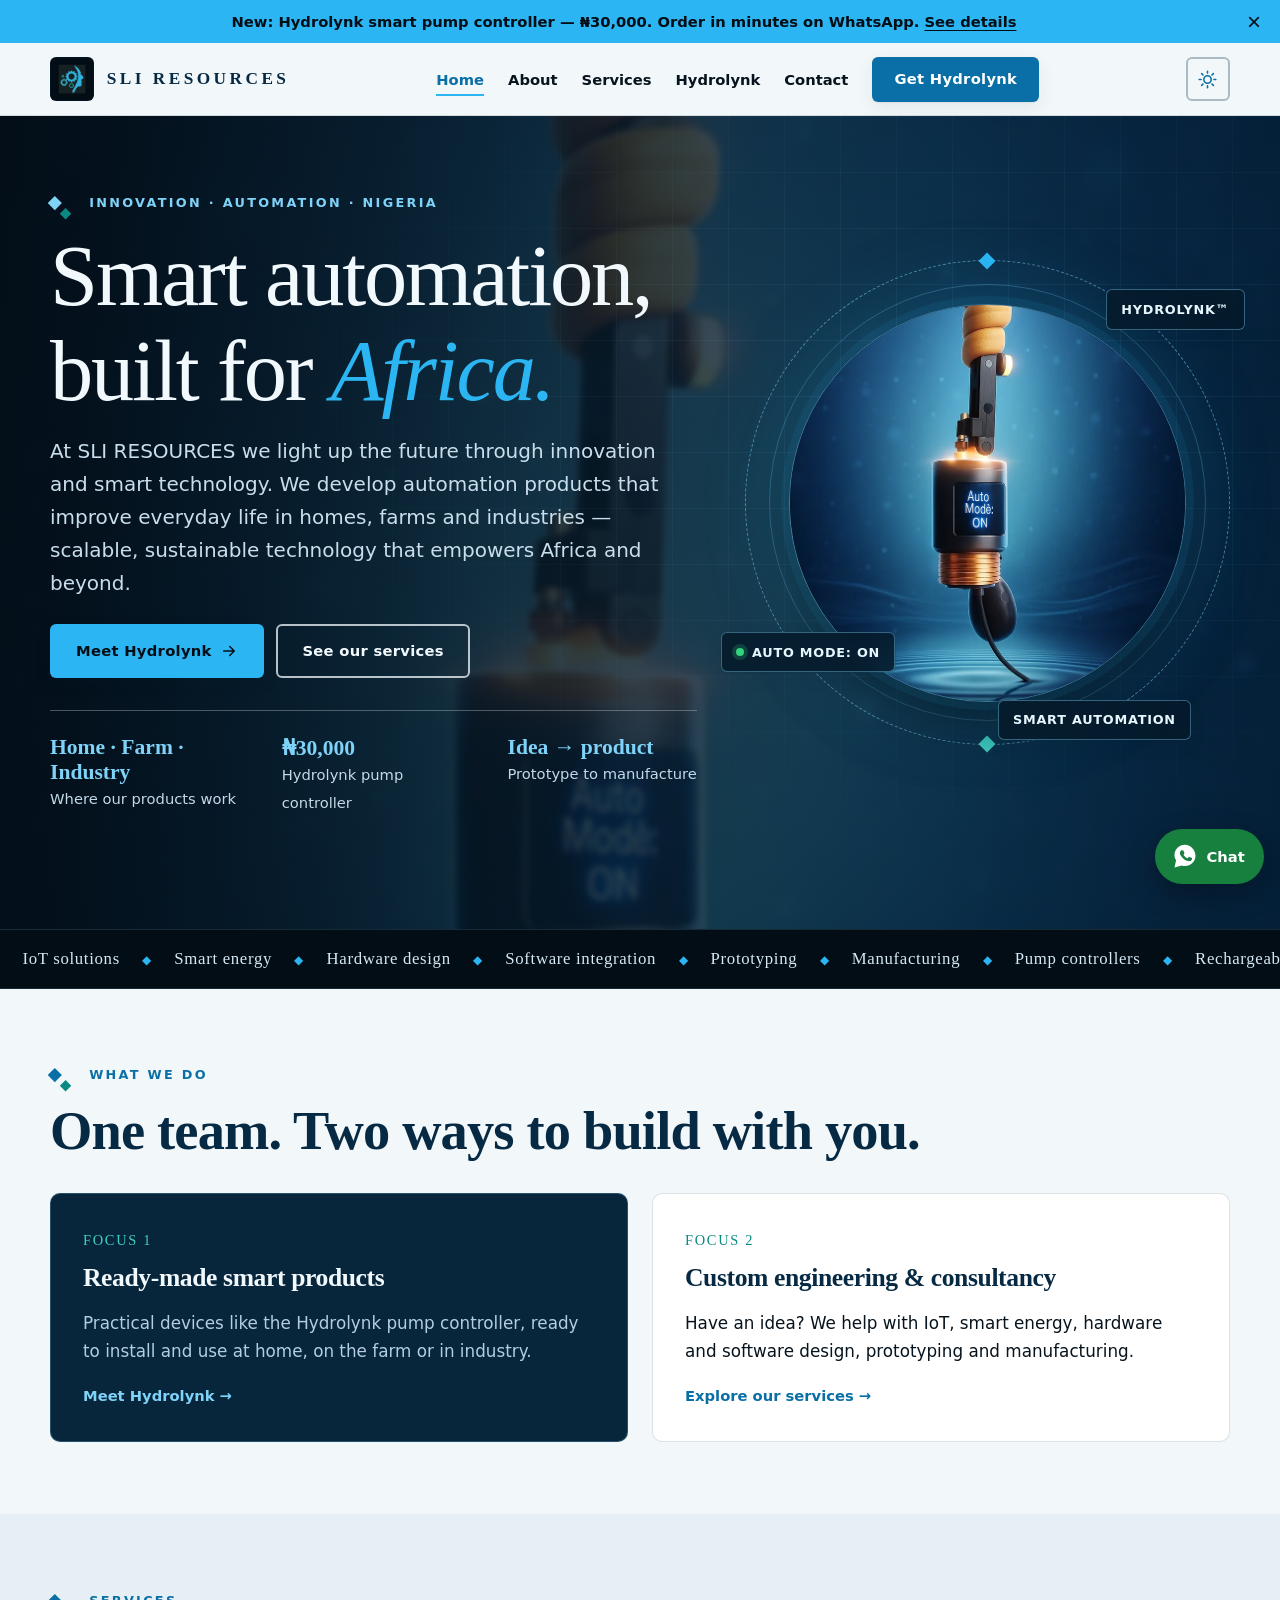
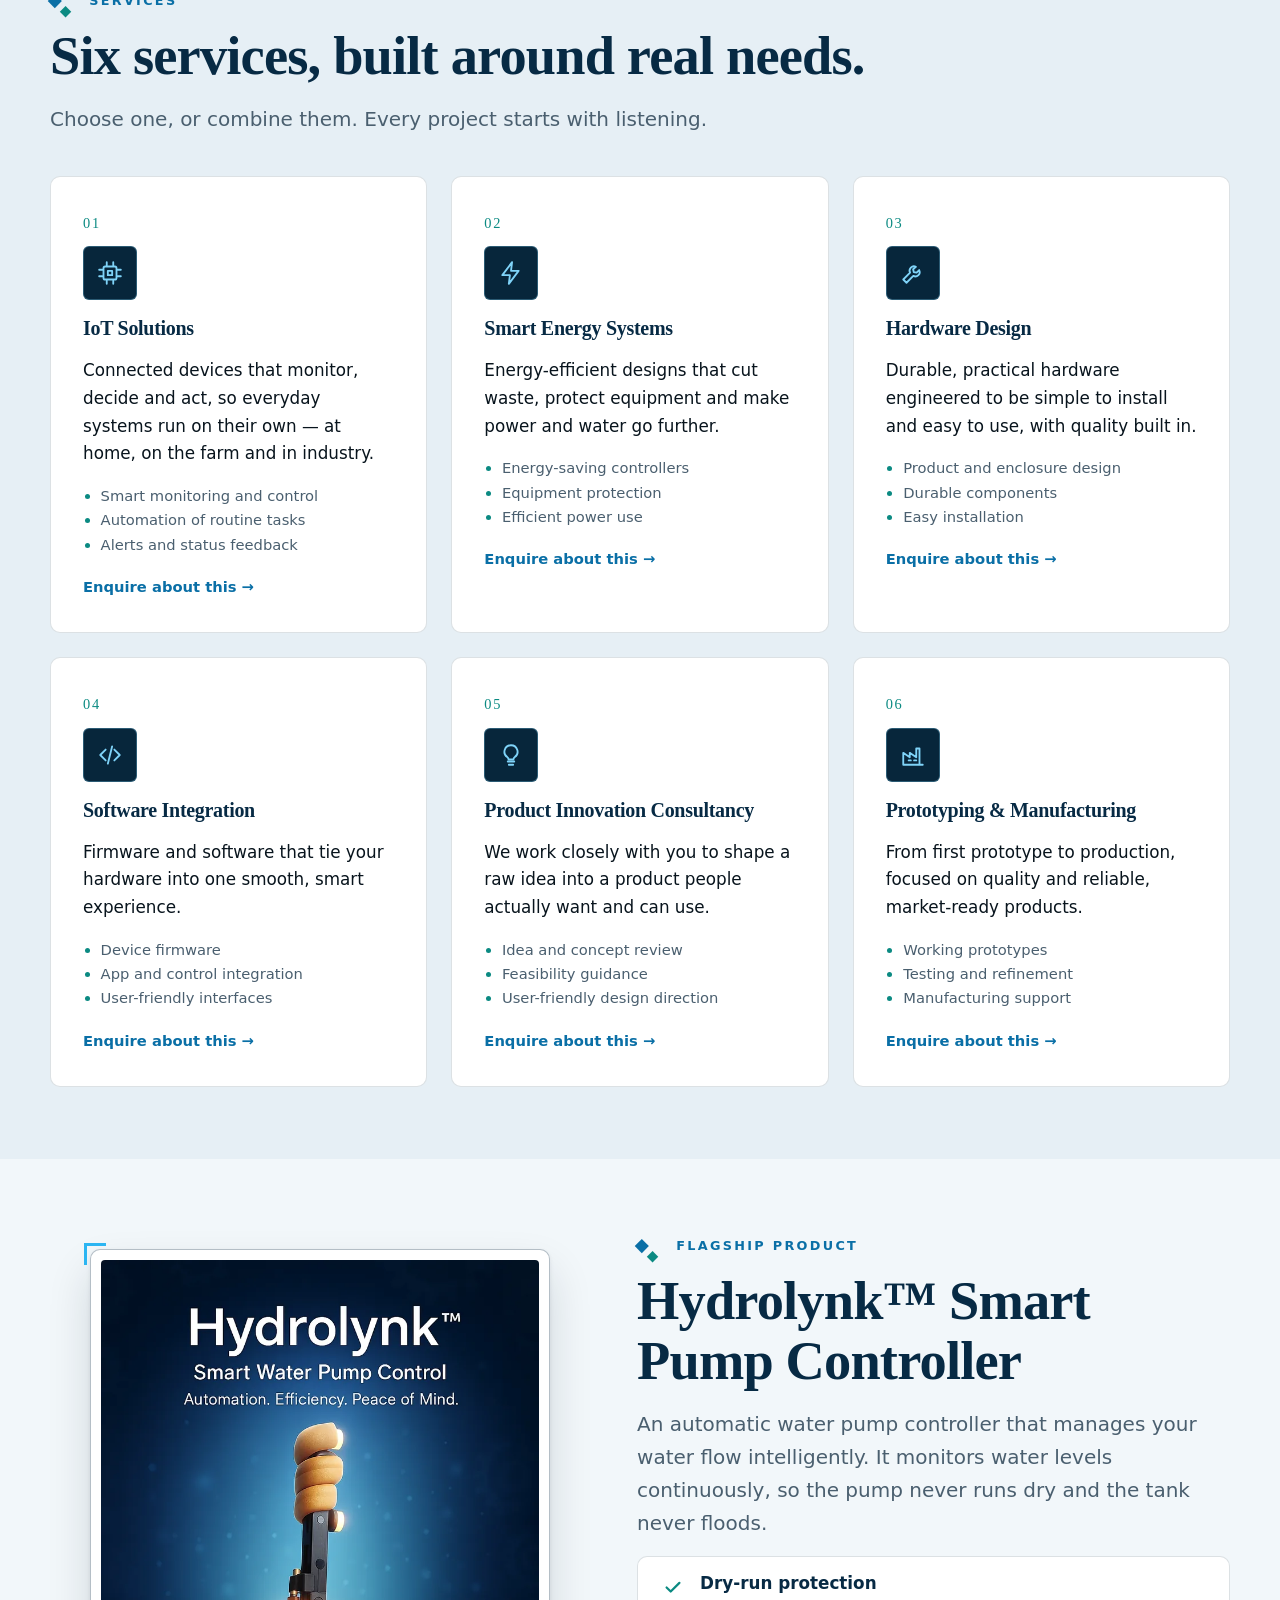
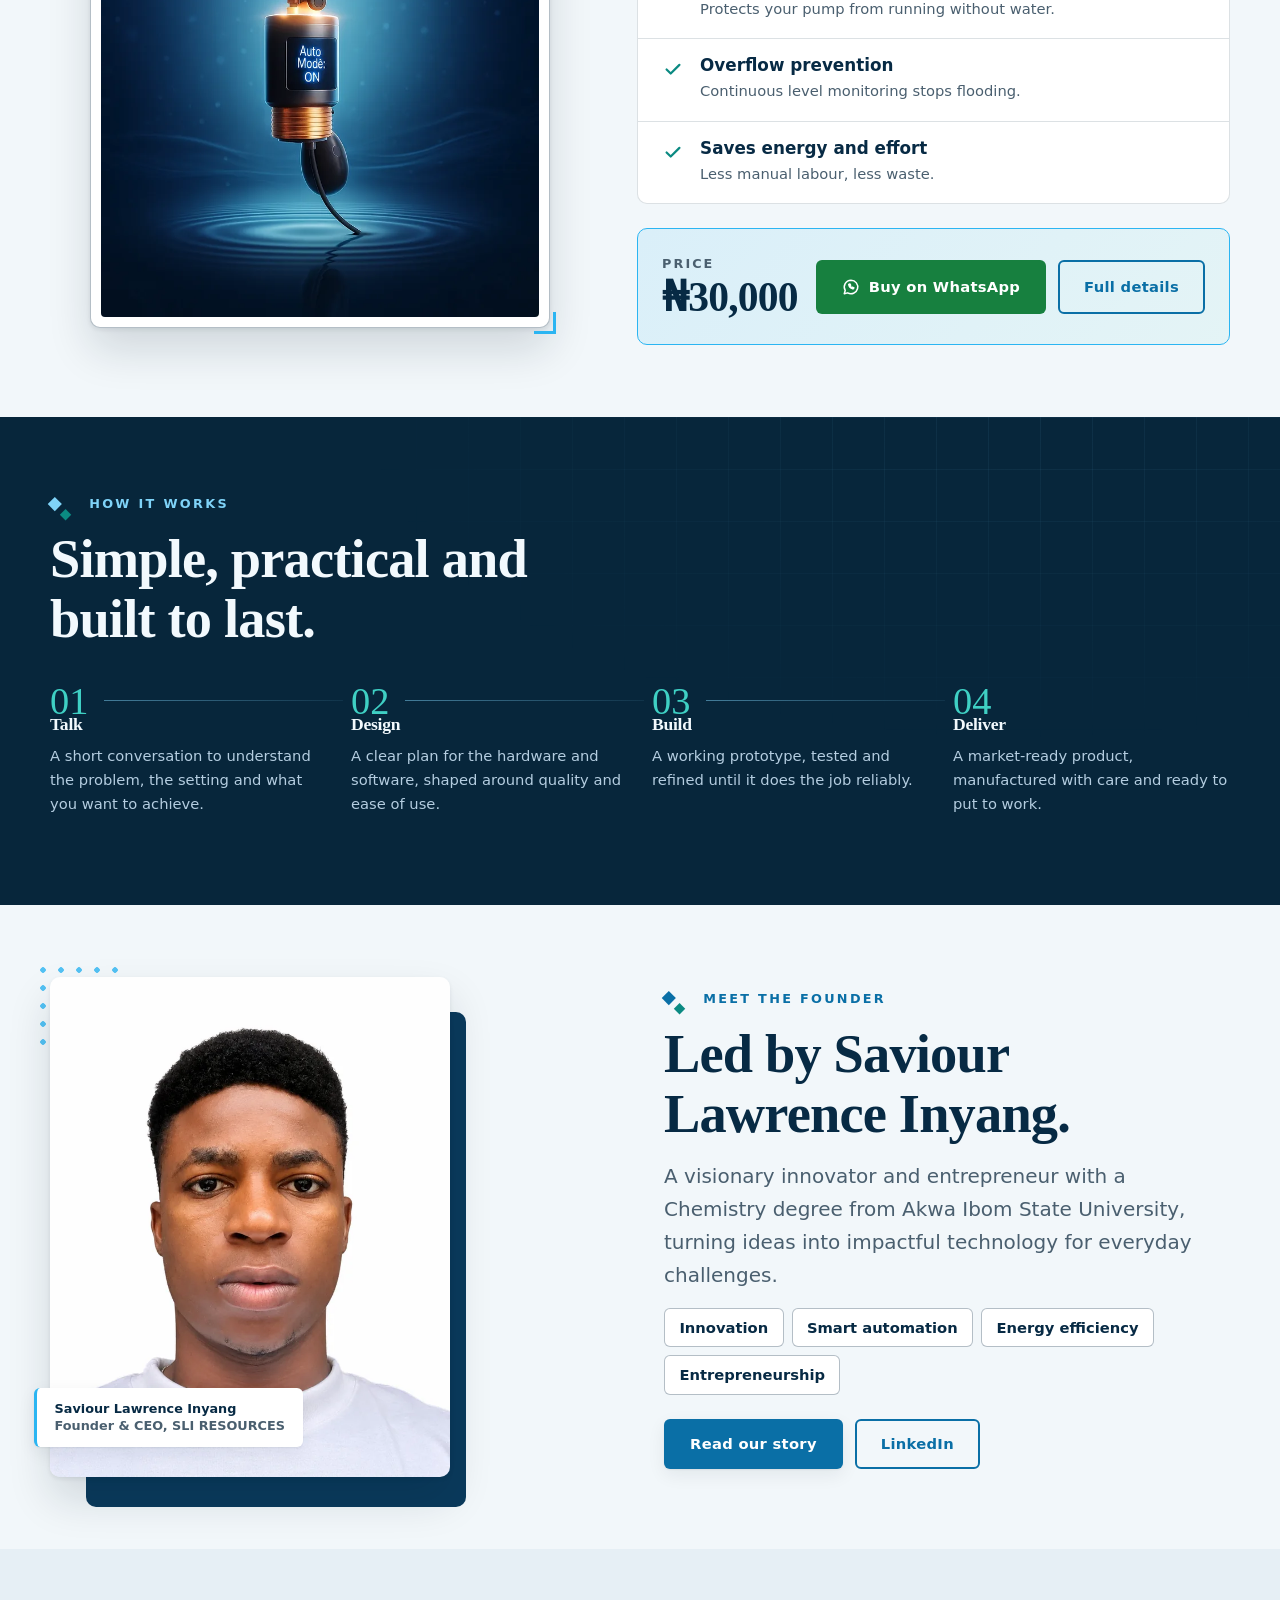
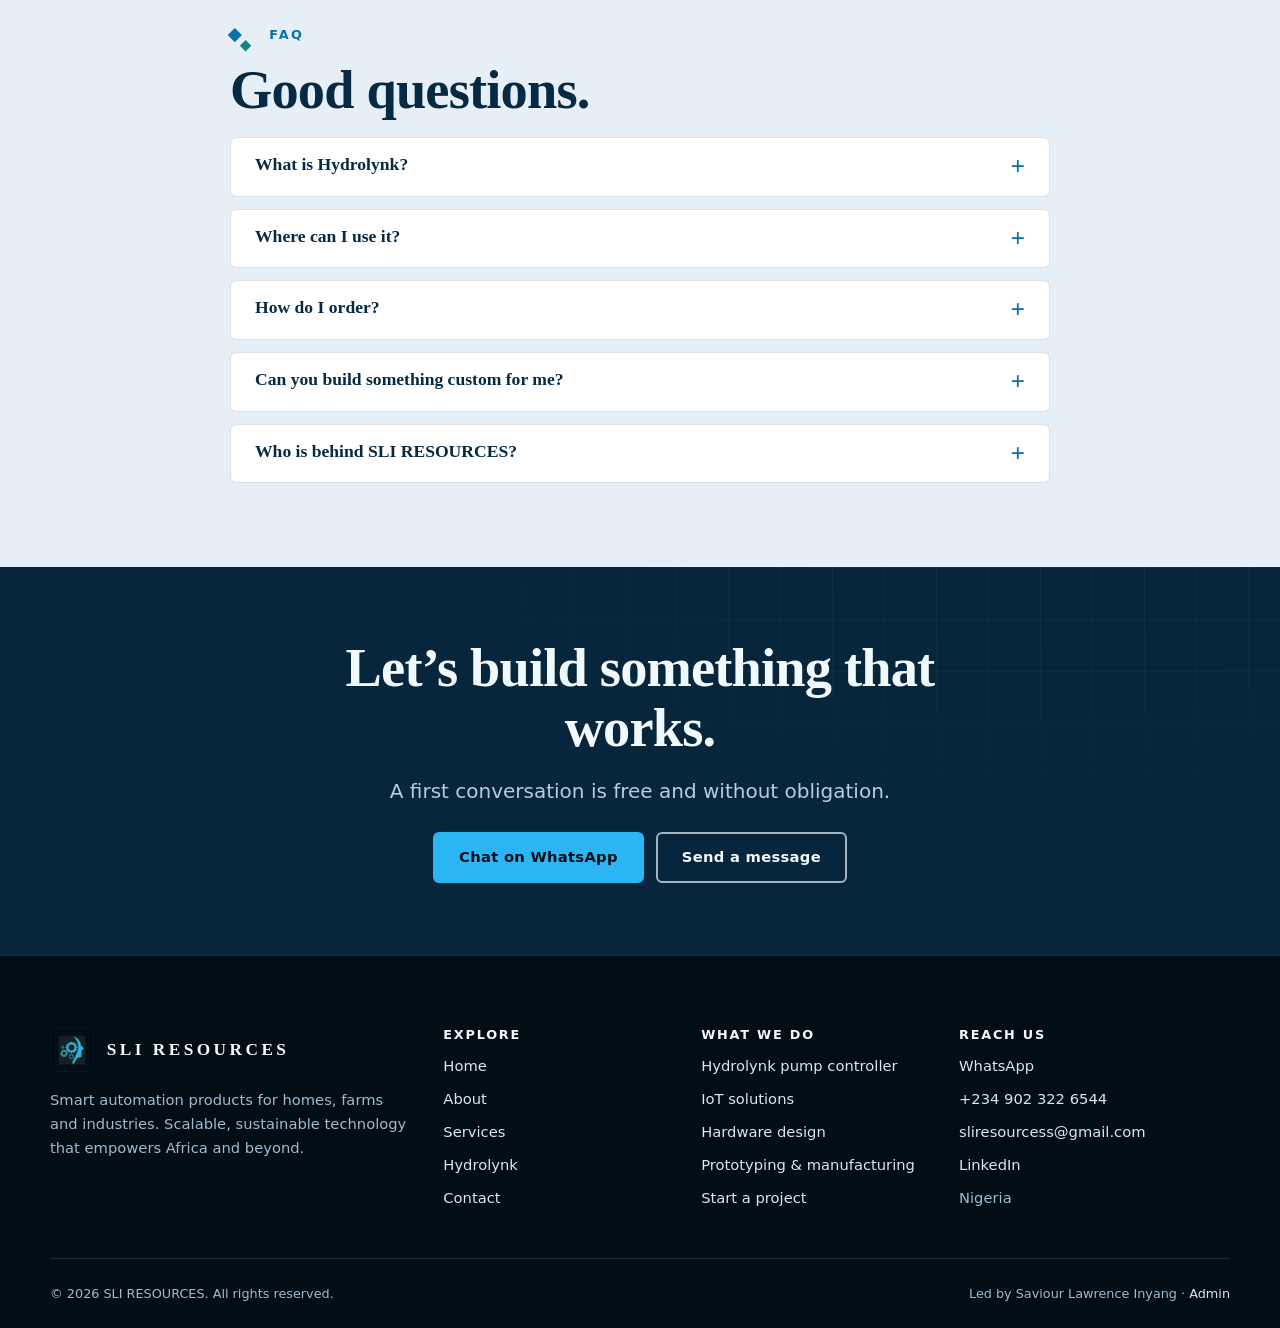
==== commit dfe5a9a5: "Add admin page, editable product catalogue and new founder photo - admin.html: sign in with a fine-g" ====
--- a/index.html
+++ b/index.html
@@ -32,7 +32,7 @@
 <h1>Smart automation, built for <em>Africa.</em></h1>
 <p class="lead">At SLI RESOURCES we light up the future through innovation and smart technology. We develop automation products that improve everyday life in homes, farms and industries — scalable, sustainable technology that empowers Africa and beyond.</p>
 <div class="btn-row"><a class="btn btn--primary" href="hydrolynk.html">Meet Hydrolynk <svg viewBox="0 0 24 24"><path d="M5 12h14M13 6l6 6-6 6"/></svg></a><a class="btn btn--ghost" href="services.html">See our services</a></div>
-<div class="hero-stats"><div><strong>Home · Farm · Industry</strong><span>Where our products work</span></div><div><strong>₦30,000</strong><span>Hydrolynk pump controller</span></div><div><strong>Idea → product</strong><span>Prototype to manufacture</span></div></div>
+<div class="hero-stats"><div><strong>Home · Farm · Industry</strong><span>Where our products work</span></div><div><strong data-sli="price">₦30,000</strong><span>Hydrolynk pump controller</span></div><div><strong>Idea → product</strong><span>Prototype to manufacture</span></div></div>
 </div>
 <div class="hero-art" aria-hidden="true"><div class="ring"></div><div class="ring2"></div><div class="disc"><img src="assets/hydrolynk.webp" alt="" width="896" height="1029" fetchpriority="high"></div><span class="chip c1">Hydrolynk™</span><span class="chip c2"><span class="dot"></span>Auto mode: on</span><span class="chip c3">Smart automation</span></div></div></section>
 
@@ -57,24 +57,24 @@
 <li><svg viewBox="0 0 24 24"><path d="m5 12.5 4.5 4.5L19 7.5"/></svg><div><b>Dry-run protection</b><span>Protects your pump from running without water.</span></div></li>
 <li><svg viewBox="0 0 24 24"><path d="m5 12.5 4.5 4.5L19 7.5"/></svg><div><b>Overflow prevention</b><span>Continuous level monitoring stops flooding.</span></div></li>
 <li><svg viewBox="0 0 24 24"><path d="m5 12.5 4.5 4.5L19 7.5"/></svg><div><b>Saves energy and effort</b><span>Less manual labour, less waste.</span></div></li></ul>
-<div class="buy"><div class="price"><small>Price</small><strong>₦30,000</strong></div><div class="btn-row" style="margin:0"><a class="btn btn--wa" href="https://wa.me/2349023226544?text=Hello%20SLI%20RESOURCES%2C%20I%20want%20to%20buy%20Hydrolynk." rel="noopener" target="_blank"><svg viewBox="0 0 24 24"><path d="M12 3a9 9 0 0 0-7.7 13.6L3 21l4.5-1.2A9 9 0 1 0 12 3z"/><path d="M9 8.5c.3 2.6 2.4 5 5.5 6l1.3-1.3-1.9-1-.9.8c-1-.4-1.9-1.300-2.300-2.300l.8-.9-1-1.900z"/></svg> Buy on WhatsApp</a><a class="btn btn--ghost" href="hydrolynk.html">Full details</a></div></div>
+<div class="buy"><div class="price"><small>Price</small><strong data-sli="price">₦30,000</strong></div><div class="btn-row" style="margin:0"><a class="btn btn--wa" href="https://wa.me/2349023226544?text=Hello%20SLI%20RESOURCES%2C%20I%20want%20to%20buy%20Hydrolynk." data-wa="Hello SLI RESOURCES, I want to buy Hydrolynk." rel="noopener" target="_blank"><svg viewBox="0 0 24 24"><path d="M12 3a9 9 0 0 0-7.7 13.6L3 21l4.5-1.2A9 9 0 1 0 12 3z"/><path d="M9 8.5c.3 2.6 2.4 5 5.5 6l1.3-1.3-1.9-1-.9.8c-1-.4-1.9-1.300-2.300-2.300l.8-.9-1-1.900z"/></svg> Buy on WhatsApp</a><a class="btn btn--ghost" href="hydrolynk.html">Full details</a></div></div>
 </div></div></section>
 
 <section class="section section--navy" id="how"><div class="container"><span class="eyebrow">How it works</span><h2 style="max-width:20ch">Simple, practical and built to last.</h2>
 <ol class="steps"><li class="reveal"><h3>Talk</h3><p>A short conversation to understand the problem, the setting and what you want to achieve.</p></li><li class="reveal" style="--d:.06s"><h3>Design</h3><p>A clear plan for the hardware and software, shaped around quality and ease of use.</p></li><li class="reveal" style="--d:.12s"><h3>Build</h3><p>A working prototype, tested and refined until it does the job reliably.</p></li><li class="reveal" style="--d:.18s"><h3>Deliver</h3><p>A market-ready product, manufactured with care and ready to put to work.</p></li></ol></div></section>
 
 <section class="section"><div class="container grid grid-2" style="align-items:center;gap:var(--s7)">
-<figure class="portrait reveal" style="margin:0;max-width:400px"><img src="assets/founder.webp" alt="Saviour Lawrence Inyang, founder and CEO of SLI RESOURCES, in a navy suit" width="720" height="960" loading="lazy"><figcaption>Saviour Lawrence Inyang<span>Founder &amp; CEO, SLI RESOURCES</span></figcaption></figure>
+<figure class="portrait reveal" style="margin:0;max-width:400px"><img src="assets/founder.webp" alt="Portrait of Saviour Lawrence Inyang, founder and CEO of SLI RESOURCES" width="720" height="960" loading="lazy"><figcaption>Saviour Lawrence Inyang<span>Founder &amp; CEO, SLI RESOURCES</span></figcaption></figure>
 <div class="reveal"><span class="eyebrow">Meet the founder</span><h2>Led by Saviour Lawrence Inyang.</h2>
 <p class="lead">A visionary innovator and entrepreneur with a Chemistry degree from Akwa Ibom State University, turning ideas into impactful technology for everyday challenges.</p>
 <ul class="chips"><li>Innovation</li><li>Smart automation</li><li>Energy efficiency</li><li>Entrepreneurship</li></ul>
-<div class="btn-row"><a class="btn btn--primary" href="about.html">Read our story</a><a class="btn btn--ghost" href="https://www.linkedin.com/in/sliresources" rel="noopener" target="_blank">LinkedIn</a></div></div></div></section>
+<div class="btn-row"><a class="btn btn--primary" href="about.html">Read our story</a><a class="btn btn--ghost" href="https://www.linkedin.com/in/sliresources" rel="noopener" target="_blank" data-sli="linkedin">LinkedIn</a></div></div></div></section>
 
 <section class="section section--alt"><div class="container" style="max-width:820px"><span class="eyebrow">FAQ</span><h2>Good questions.</h2>
-<details class="reveal"><summary>What is Hydrolynk?</summary><p>Hydrolynk is our automatic water pump controller. It watches water levels continuously so your pump doesn't run dry and your tank doesn't overflow.</p></details><details class="reveal"><summary>Where can I use it?</summary><p>At home, on farms and in industrial settings. Anywhere a pump fills a tank and you'd rather not do it by hand.</p></details><details class="reveal"><summary>How do I order?</summary><p>Tap any “Buy on WhatsApp” button and your message is ready to send. Hydrolynk is ₦30,000.</p></details><details class="reveal"><summary>Can you build something custom for me?</summary><p>Yes. We help with product innovation, hardware and software design, prototyping and manufacturing, whether it's for personal or industrial use.</p></details><details class="reveal"><summary>Who is behind SLI RESOURCES?</summary><p>SLI RESOURCES is led by founder and CEO Saviour Lawrence Inyang, a Chemistry graduate of Akwa Ibom State University.</p></details></div></section>
+<details class="reveal"><summary>What is Hydrolynk?</summary><p>Hydrolynk is our automatic water pump controller. It watches water levels continuously so your pump doesn't run dry and your tank doesn't overflow.</p></details><details class="reveal"><summary>Where can I use it?</summary><p>At home, on farms and in industrial settings. Anywhere a pump fills a tank and you'd rather not do it by hand.</p></details><details class="reveal"><summary>How do I order?</summary><p>Tap any “Buy on WhatsApp” button and your message is ready to send. Hydrolynk is <span data-sli="price">₦30,000</span>.</p></details><details class="reveal"><summary>Can you build something custom for me?</summary><p>Yes. We help with product innovation, hardware and software design, prototyping and manufacturing, whether it's for personal or industrial use.</p></details><details class="reveal"><summary>Who is behind SLI RESOURCES?</summary><p>SLI RESOURCES is led by founder and CEO Saviour Lawrence Inyang, a Chemistry graduate of Akwa Ibom State University.</p></details></div></section>
 
 <section class="section section--navy cta"><div class="container reveal"><h2>Let’s build something that works.</h2><p class="lead">A first conversation is free and without obligation.</p>
-<div class="btn-row"><a class="btn btn--light" href="https://wa.me/2349023226544?text=Hello%20SLI%20RESOURCES%2C%20I%27d%20like%20to%20make%20an%20enquiry." rel="noopener" target="_blank">Chat on WhatsApp</a><a class="btn btn--outline-light" href="contact.html#book">Send a message</a></div></div></section>
+<div class="btn-row"><a class="btn btn--light" href="https://wa.me/2349023226544?text=Hello%20SLI%20RESOURCES%2C%20I%27d%20like%20to%20make%20an%20enquiry." data-wa="Hello SLI RESOURCES, I&#x27;d like to make an enquiry." rel="noopener" target="_blank">Chat on WhatsApp</a><a class="btn btn--outline-light" href="contact.html#book">Send a message</a></div></div></section>
 
 </main>
 </body>
--- a/css/styles.css
+++ b/css/styles.css
@@ -219,6 +219,21 @@
 .prose p { max-width: 68ch; }
 .prose h2 { font-size: var(--fs-xl); margin-top: var(--s7); }
 .pull { font: italic 400 var(--fs-xl)/1.25 var(--font-display); color: var(--link); border-left: 4px solid var(--blue-500); padding-left: var(--s5); margin: var(--s6) 0; max-width: 30ch; }
+
+/* ---------- Product catalogue ---------- */
+.product { display: flex; flex-direction: column; }
+.product .pimg { position: relative; margin: calc(var(--s6) * -1) calc(var(--s6) * -1) var(--s5); aspect-ratio: 4 / 3; background: radial-gradient(circle at 50% 40%, var(--navy-700), var(--navy-900)); display: grid; place-items: center; overflow: hidden; border-bottom: 1px solid var(--line); }
+.product .pimg img { width: 100%; height: 100%; object-fit: cover; object-position: 50% 42%; }
+.product .pimg > svg { width: 56px; height: 56px; stroke: #7fd3f8; fill: none; stroke-width: 1.4; stroke-linecap: round; stroke-linejoin: round; opacity: .85; }
+.product p { flex: 1; margin-bottom: var(--s3); color: var(--ink-soft); font-size: var(--fs-sm); }
+.pfoot { display: flex; align-items: center; justify-content: space-between; gap: var(--s3); flex-wrap: wrap; margin-top: var(--s3); }
+.pprice { font: 600 1.35rem var(--font-display); color: var(--heading); letter-spacing: -.01em; }
+.product .more { margin: 0 0 var(--s2); display: inline-block; align-self: flex-start; }
+.badge { position: absolute; top: 12px; left: 12px; background: var(--blue-500); color: var(--navy-950); font: 800 .7rem var(--font-body); letter-spacing: .12em; text-transform: uppercase; padding: .35rem .6rem; border-radius: 4px; }
+.badge--off { background: #e5e9ed; color: #3a4954; }
+.btn--sm { padding: .7rem 1rem; min-height: 42px; font-size: .85rem; }
+.btn--off { background: var(--surface-2); color: var(--ink-soft); border-color: var(--line-strong); cursor: not-allowed; }
+.btn--off:hover { transform: none; }
 
 /* ---------- Process steps ---------- */
 .steps { counter-reset: step; display: grid; grid-template-columns: repeat(4, 1fr); gap: var(--s5); list-style: none; padding: 0; margin: var(--s6) 0 0; }
